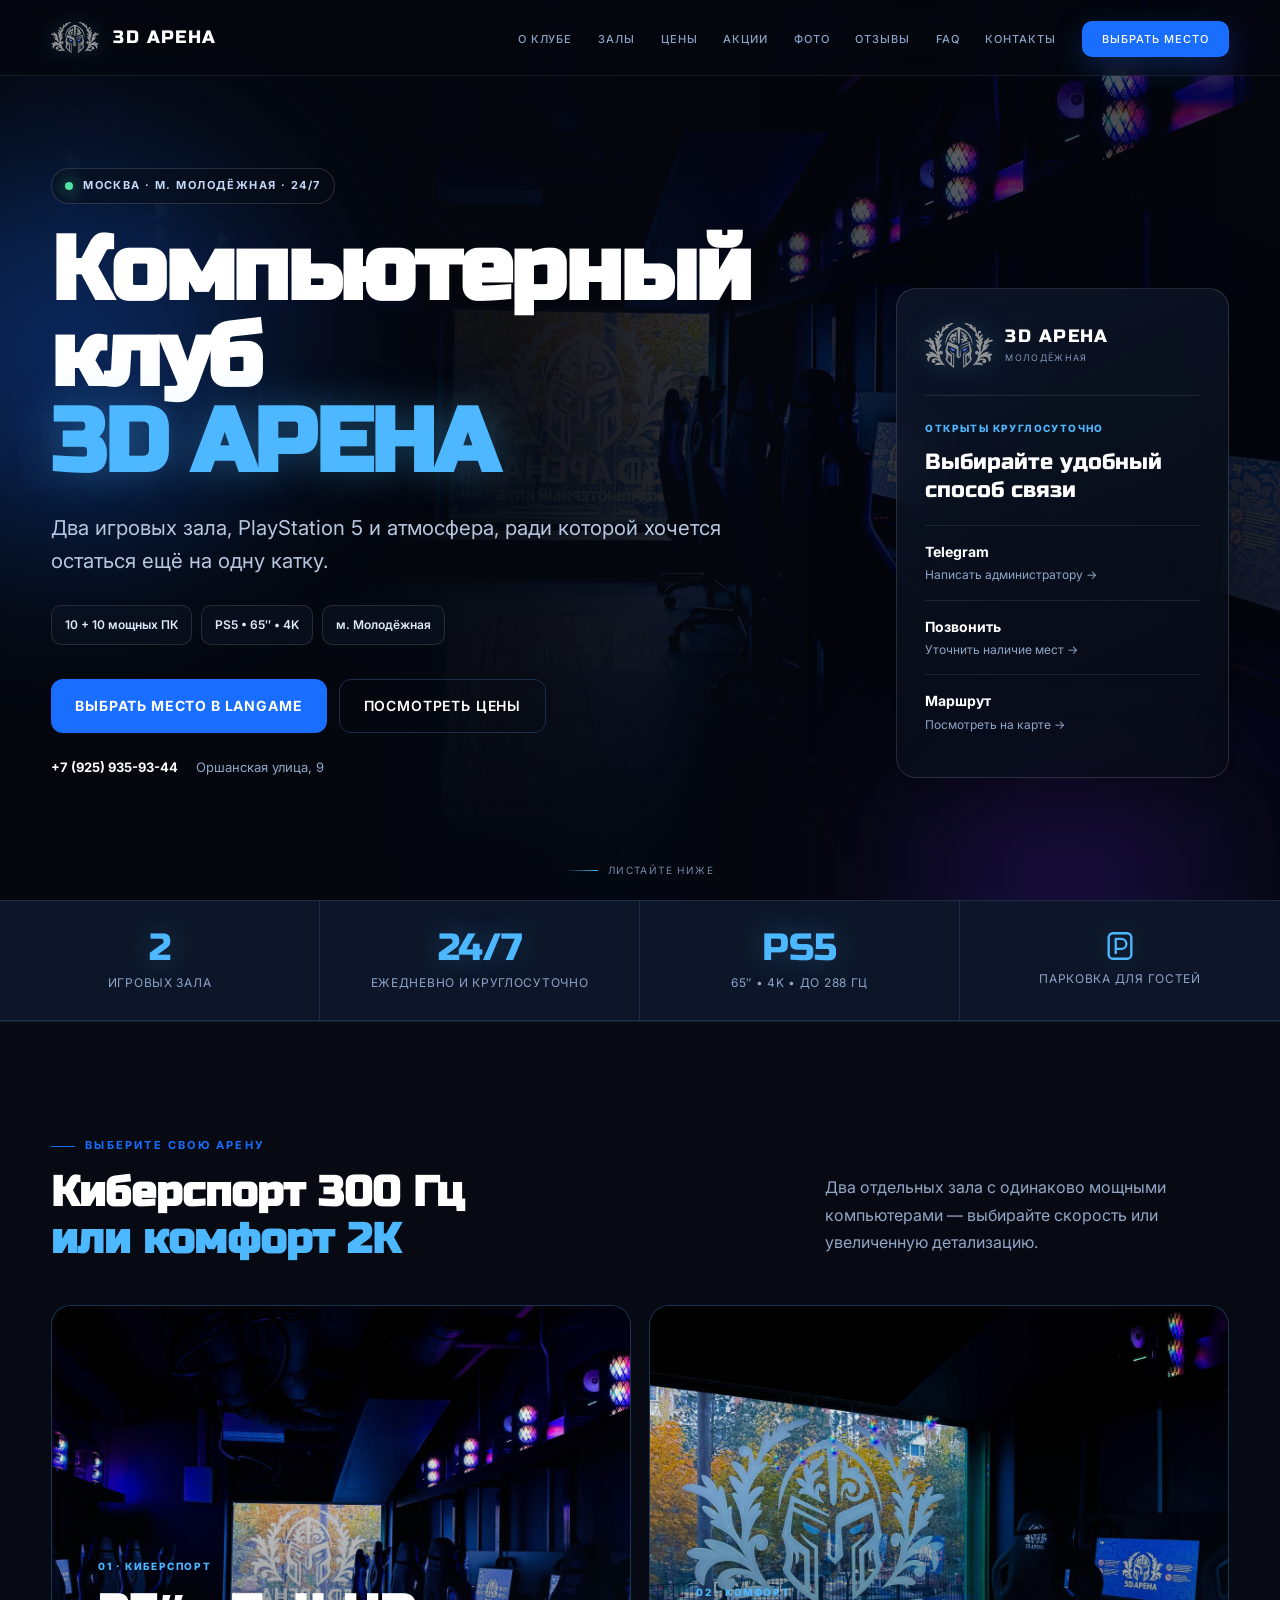
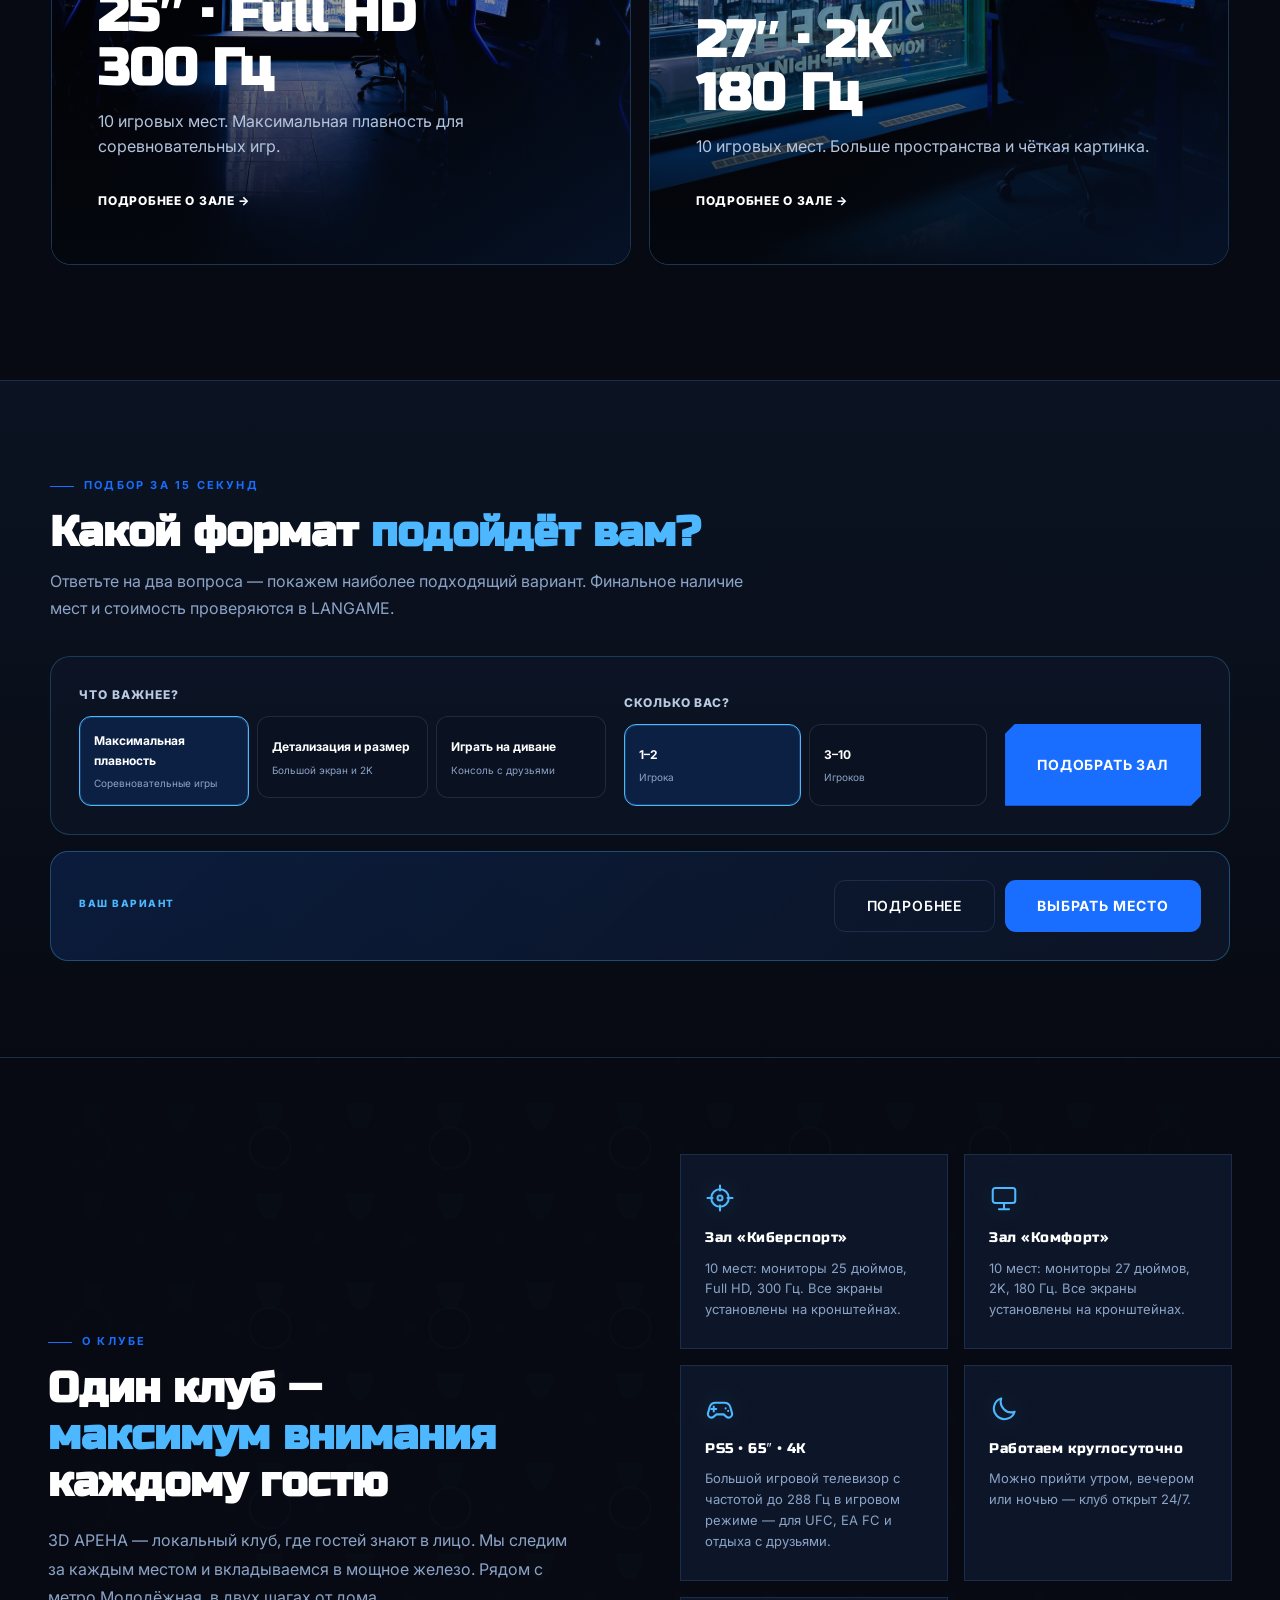
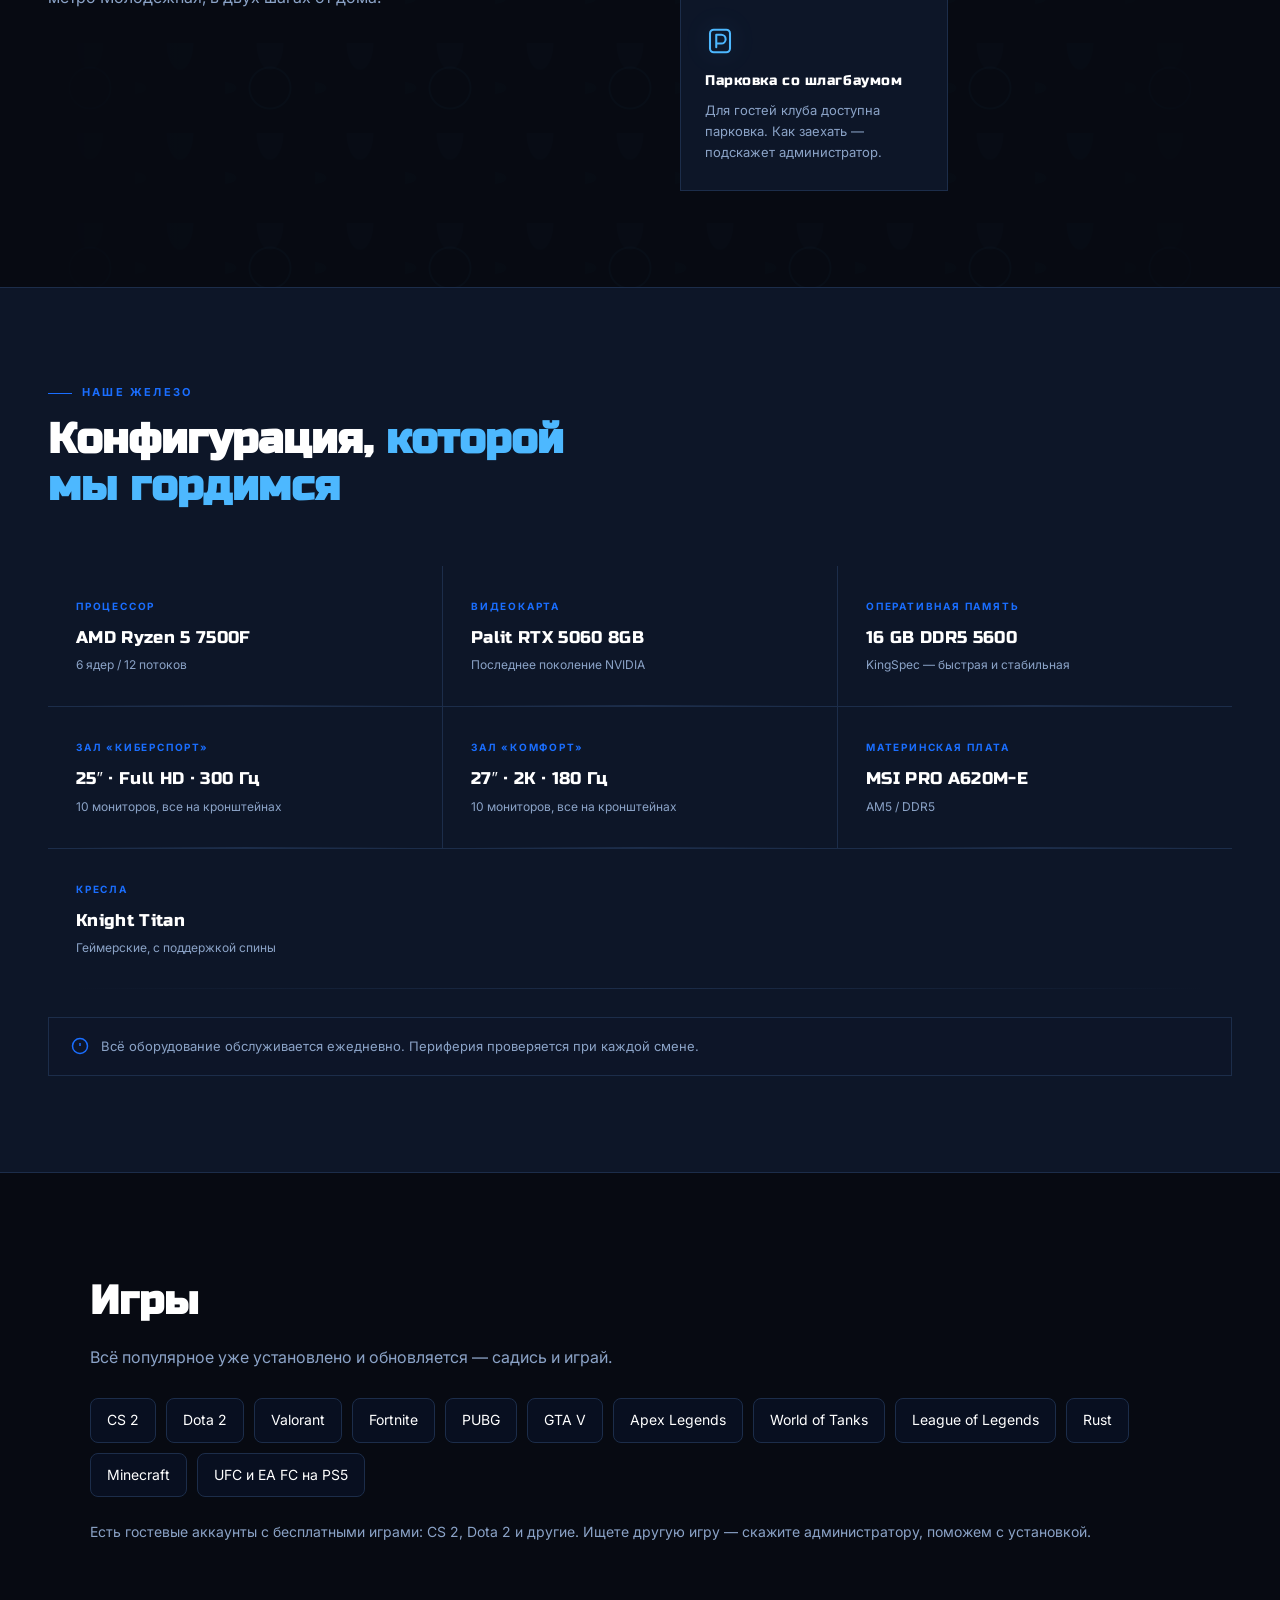
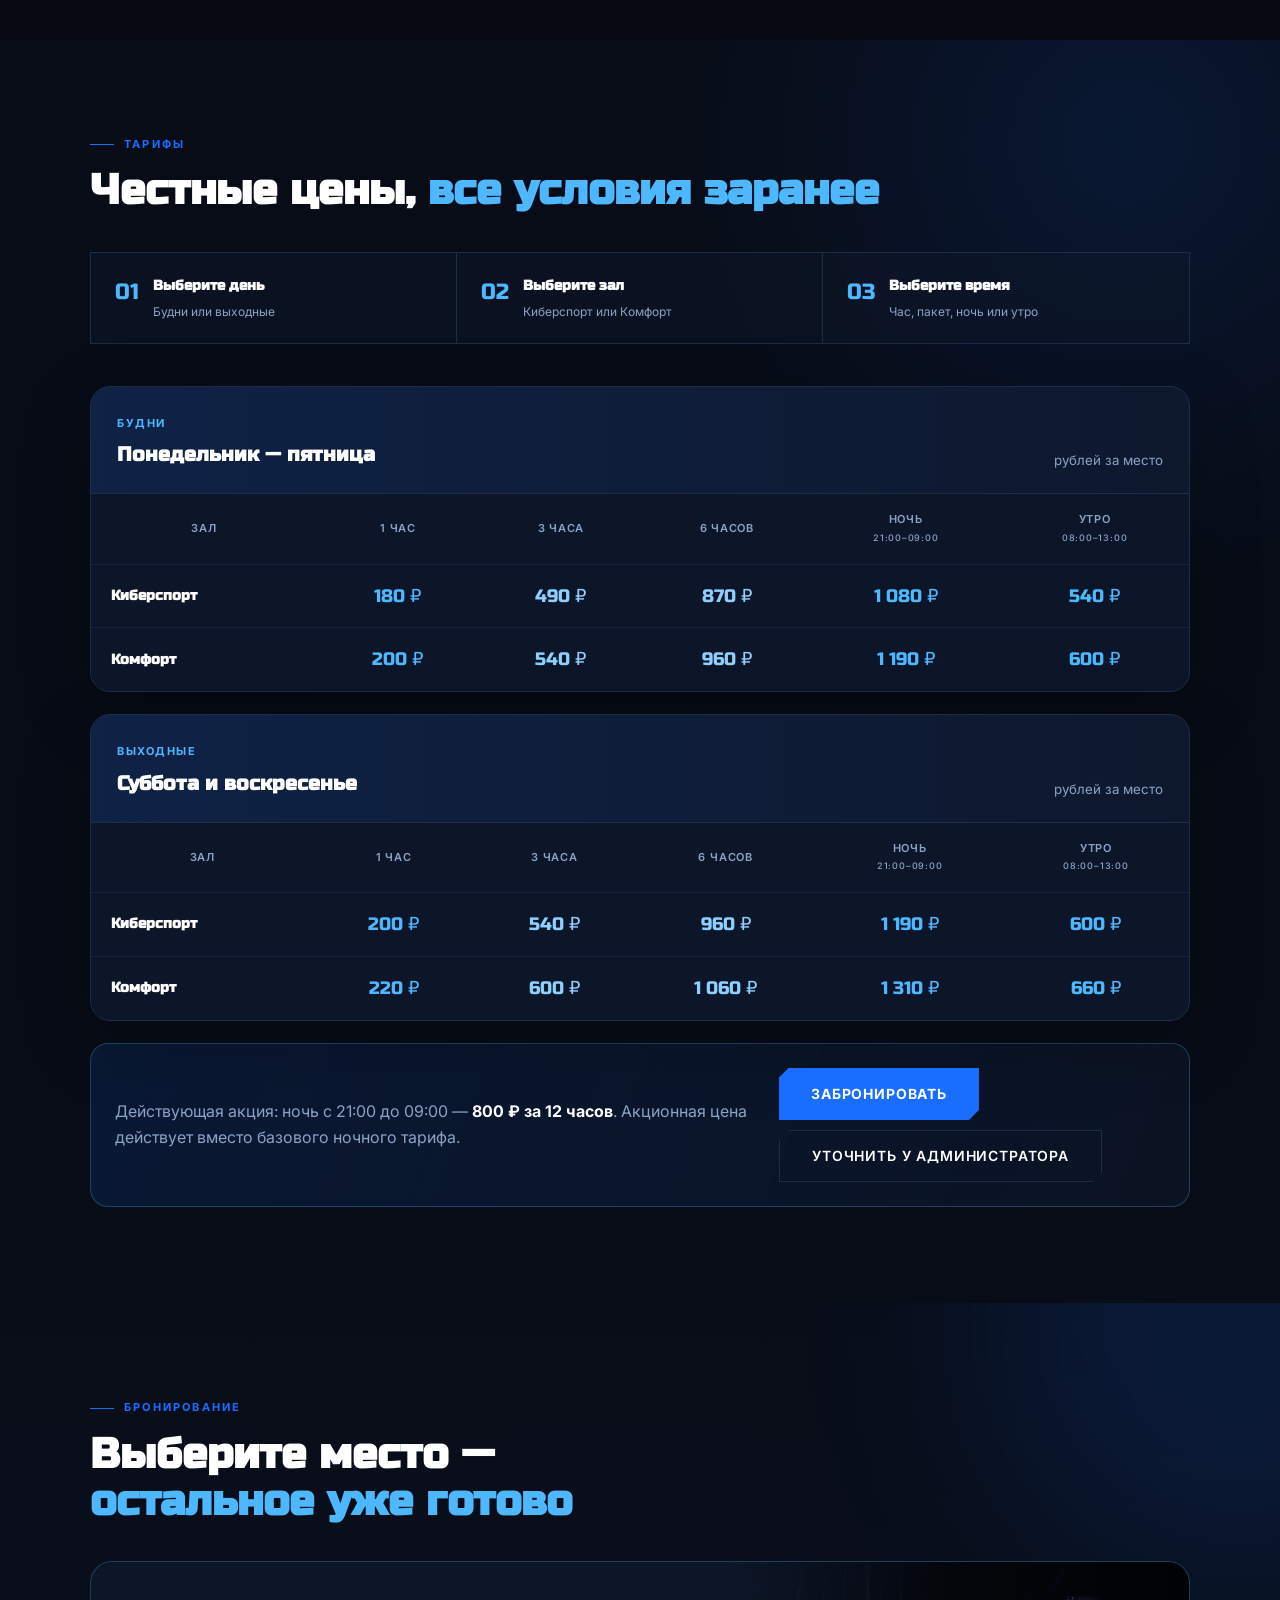
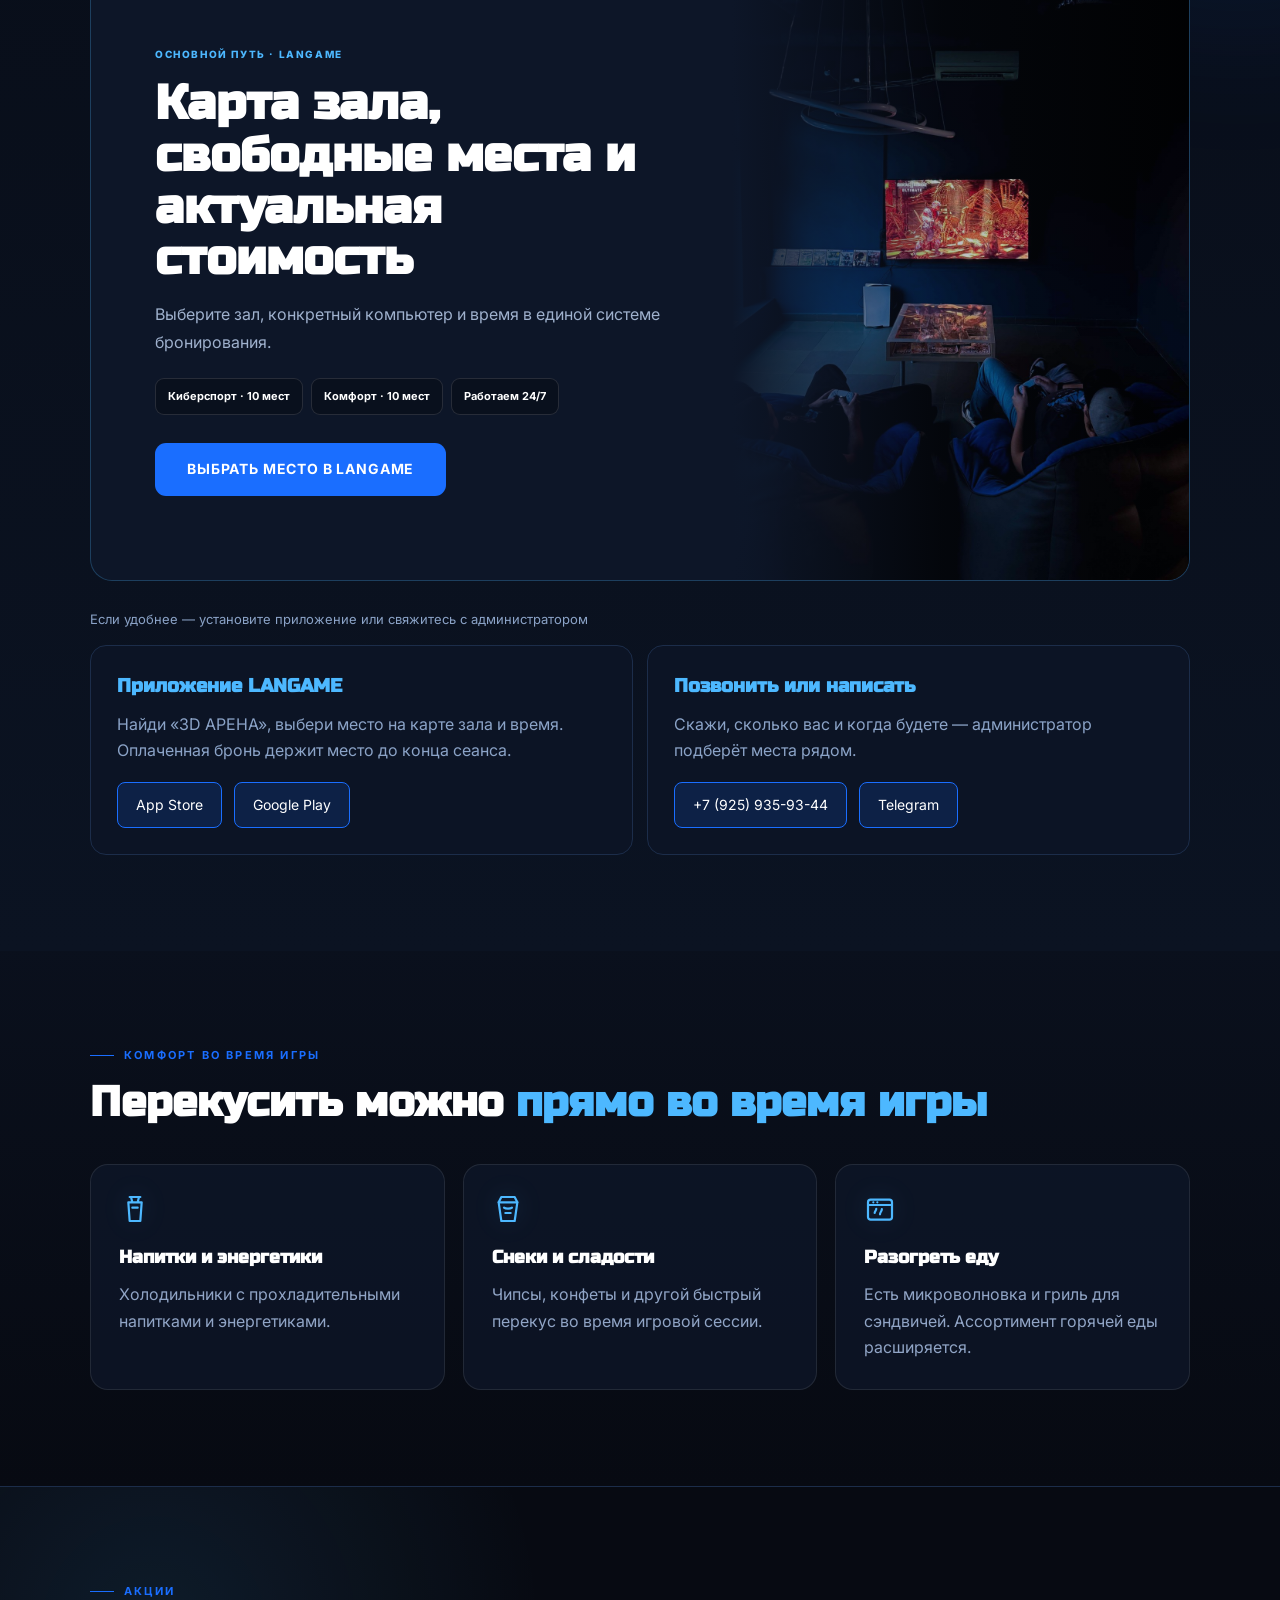
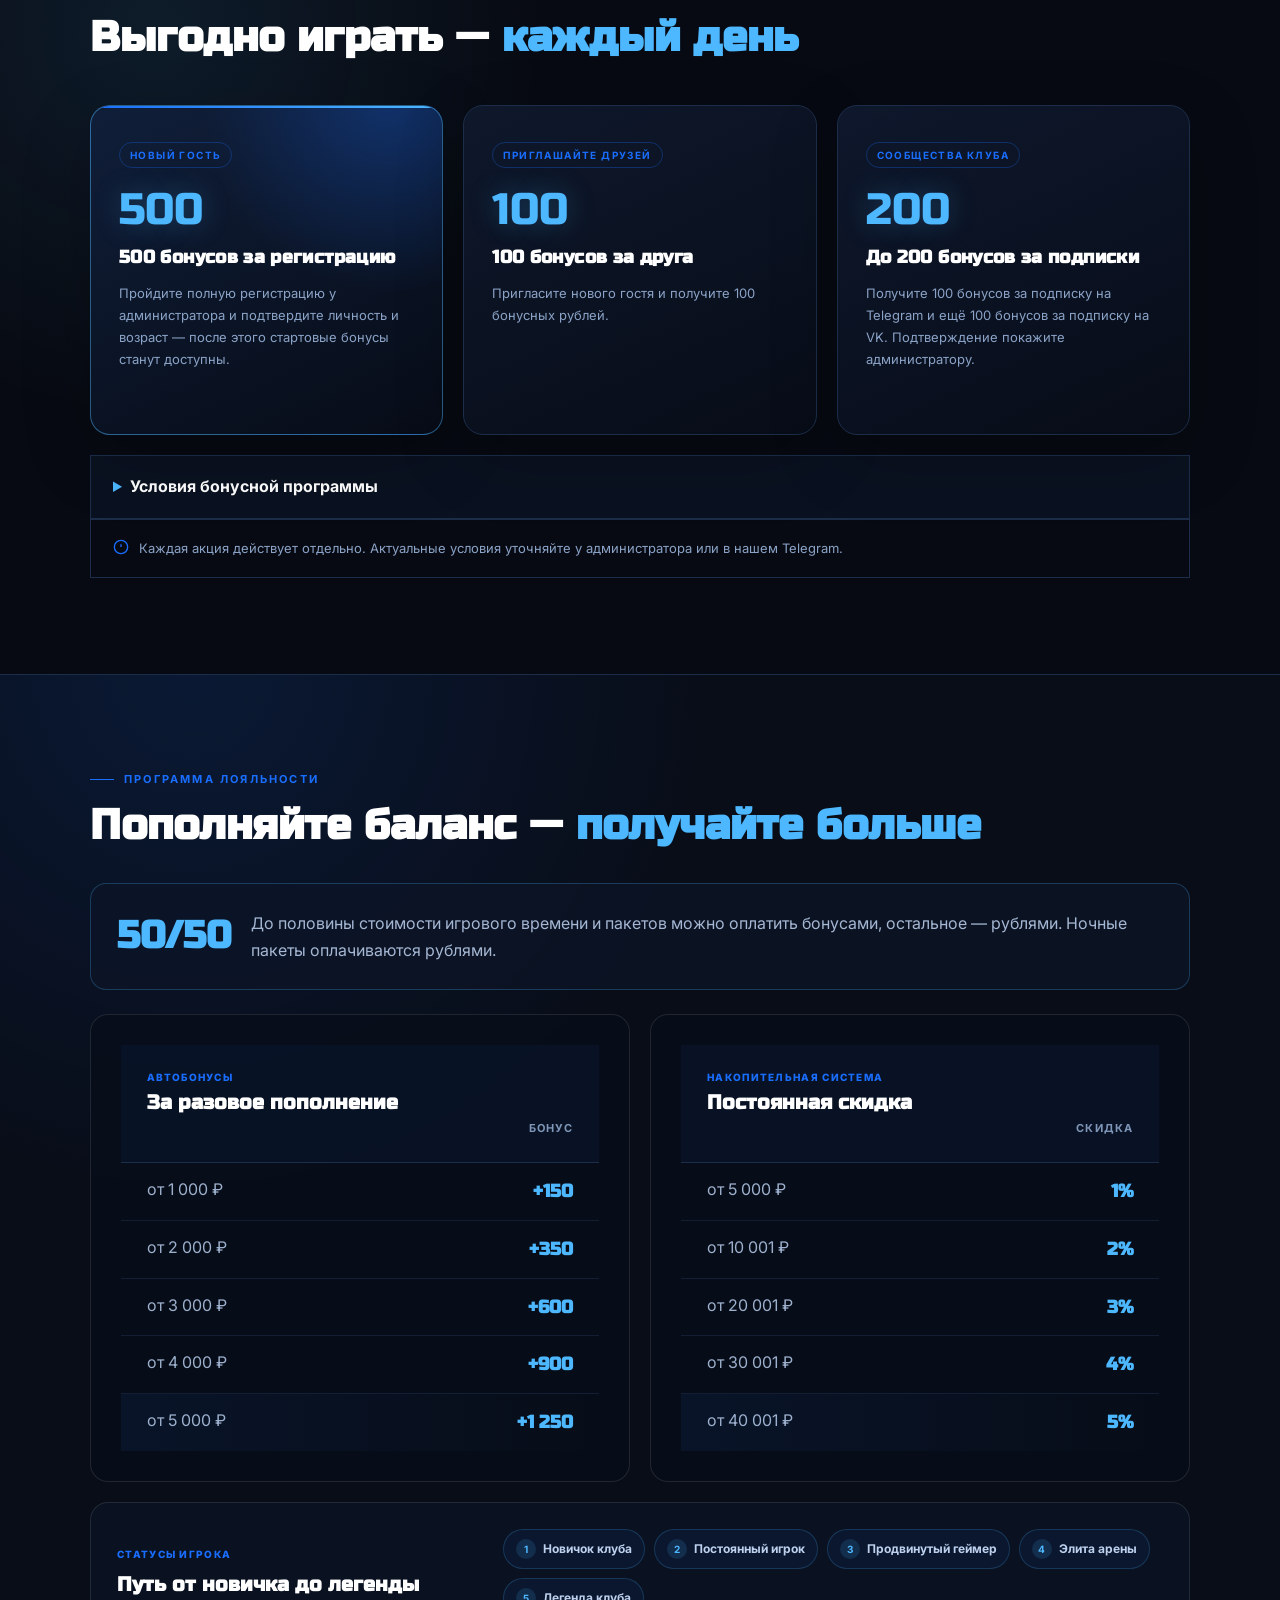
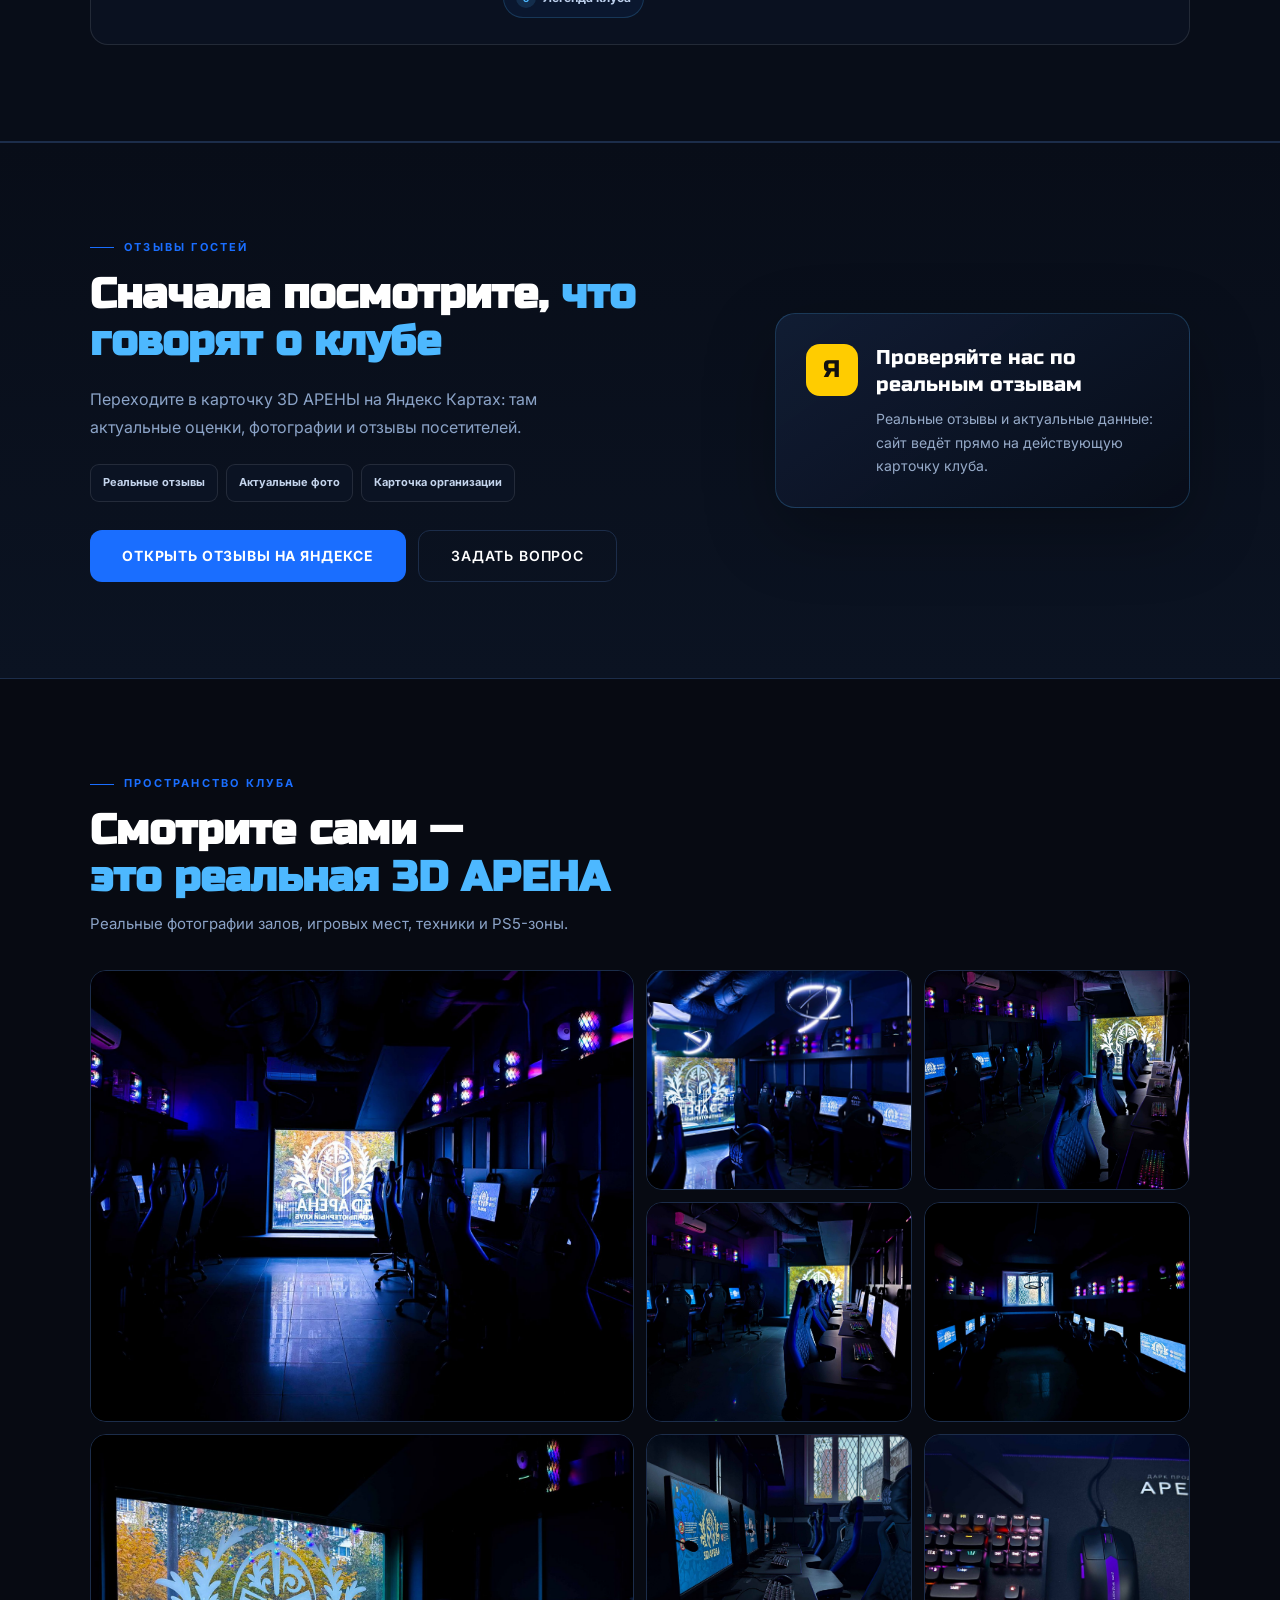
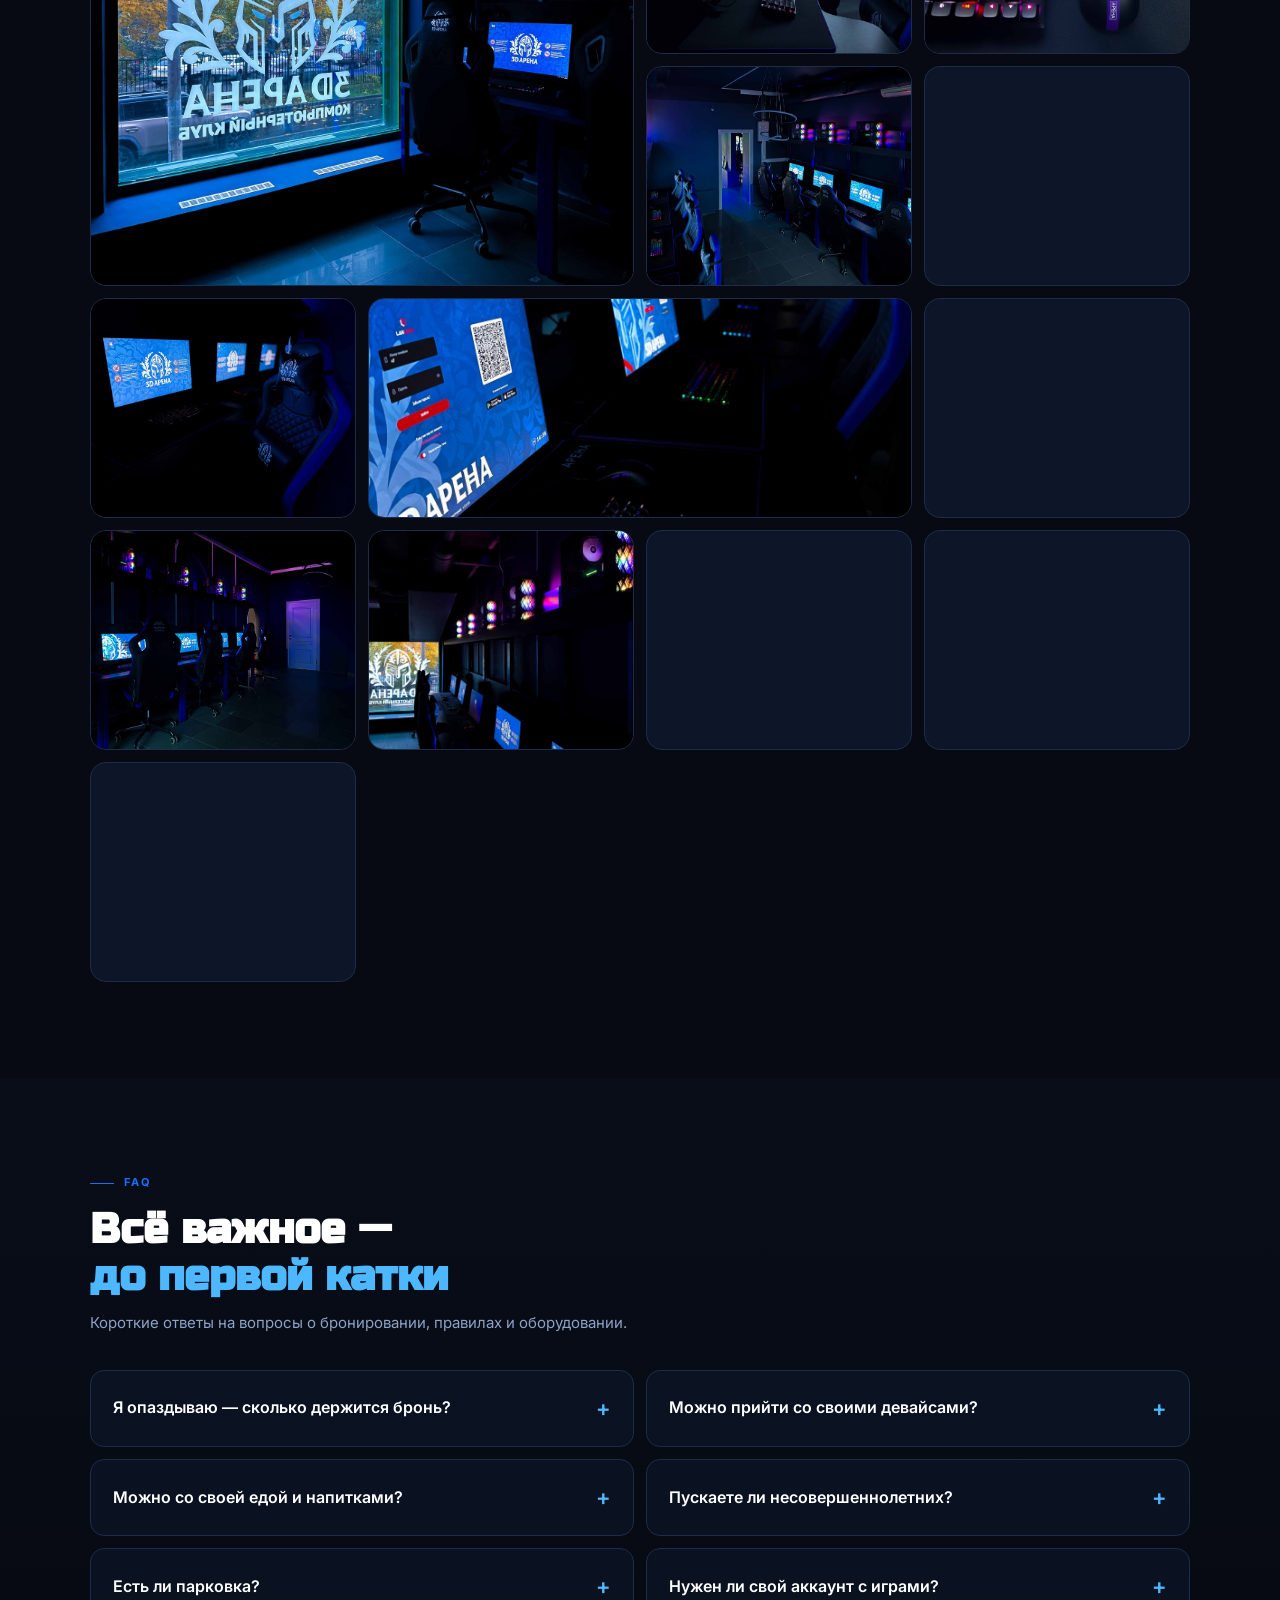
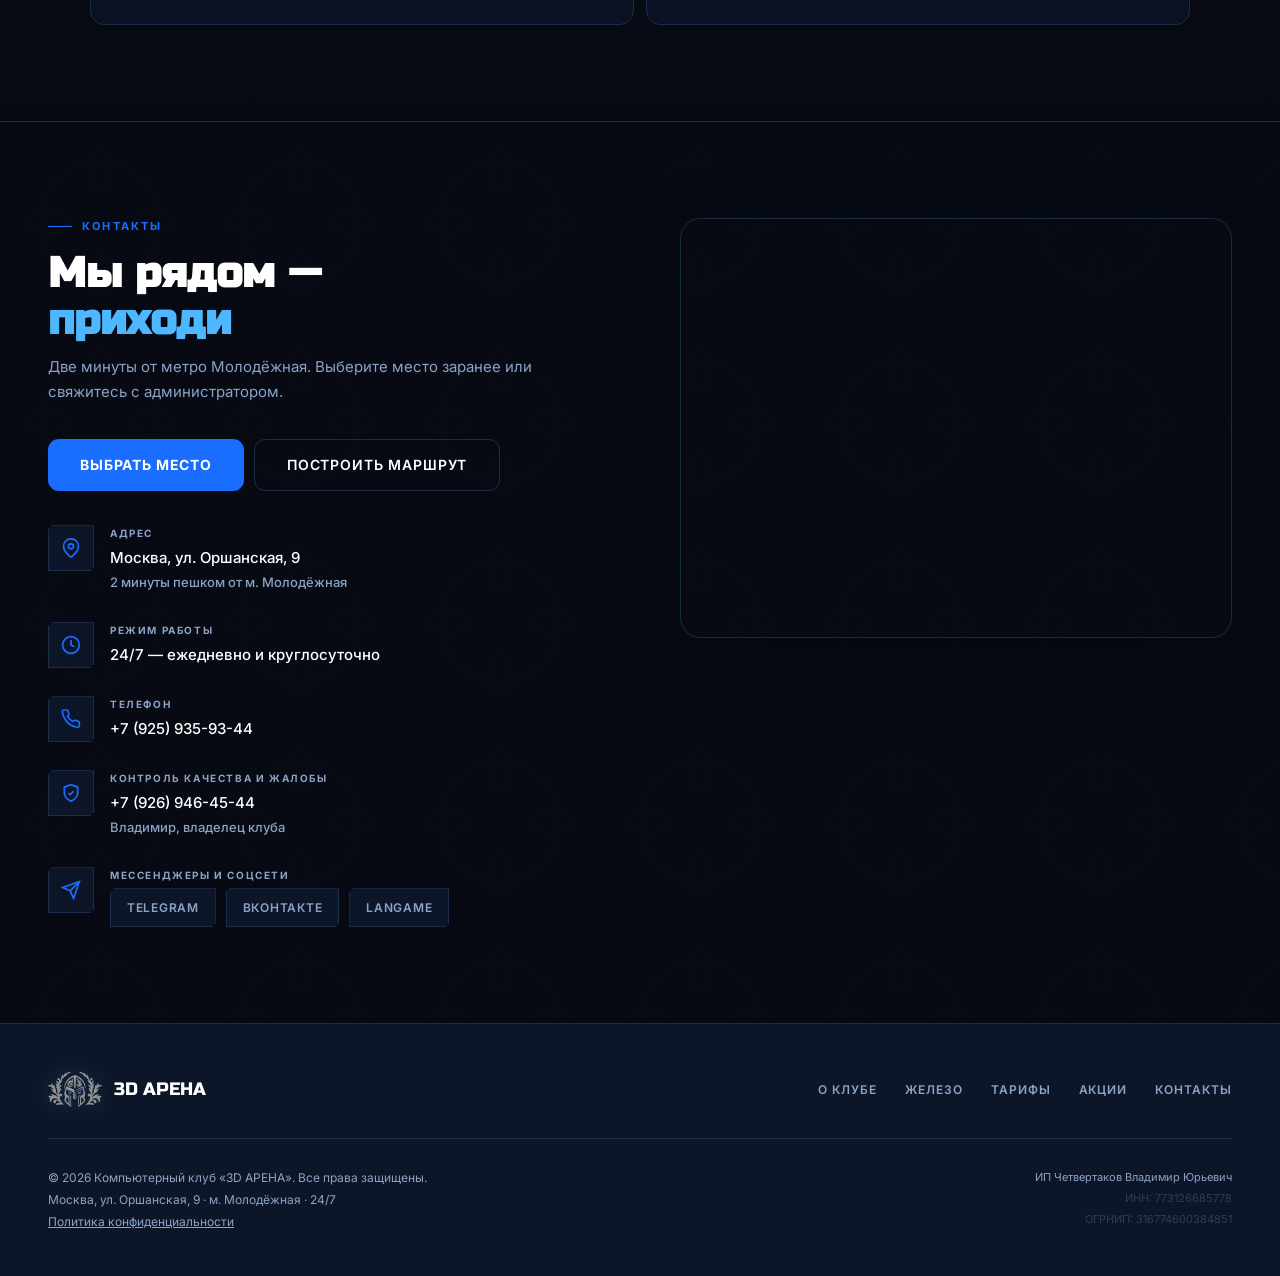
==== index.html @ ebf39454 "Rewrite site copy in positive language" ====
<!DOCTYPE html>

<html lang="ru">
<head>
<meta charset="utf-8"/>
<meta content="width=device-width, initial-scale=1.0" name="viewport"/>
<meta content="#070A12" name="theme-color"/>
<link href="/favicon.ico" rel="icon" sizes="any"/>
<link href="/assets/icons/favicon-32.png" rel="icon" sizes="32x32" type="image/png"/>
<link href="/assets/icons/apple-touch-icon.png" rel="apple-touch-icon" sizes="180x180"/>
<link href="/site.webmanifest" rel="manifest"/>
<script>
window.ARENA_METRIKA_ID=110895058;
window.ARENA_VK_PIXEL_ID="3781383";
(function(m,e,t,r,i,k,a){m[i]=m[i]||function(){(m[i].a=m[i].a||[]).push(arguments)};m[i].l=1*new Date();for(var j=0;j<document.scripts.length;j++){if(document.scripts[j].src===r){return}}k=e.createElement(t),a=e.getElementsByTagName(t)[0],k.async=1,k.src=r,a.parentNode.insertBefore(k,a)})(window,document,"script","https://mc.yandex.ru/metrika/tag.js?id=110895058","ym");
ym(110895058,"init",{ssr:true,webvisor:true,clickmap:true,ecommerce:"dataLayer",referrer:document.referrer,url:location.href,accurateTrackBounce:true,trackLinks:true});
</script>
<script>
var _tmr=window._tmr||(window._tmr=[]);
_tmr.push({id:"3781383",type:"pageView",start:(new Date()).getTime()});
(function(d,w,id){if(d.getElementById(id))return;var ts=d.createElement("script");ts.type="text/javascript";ts.async=true;ts.id=id;ts.src="https://top-fwz1.mail.ru/js/code.js";var f=function(){var s=d.getElementsByTagName("script")[0];s.parentNode.insertBefore(ts,s)};if(w.opera=="[object Opera]"){d.addEventListener("DOMContentLoaded",f,false)}else{f()}})(document,window,"tmr-code");
</script>
<meta content="Компьютерный клуб «3D АРЕНА» у метро Молодёжная в Москве. 20 игровых мест в двух залах и PS5-зона с телевизором 65″ 4K до 288 Гц в игровом режиме. Работаем круглосуточно." name="description"/>
<title>3D АРЕНА — Компьютерный клуб у м. Молодёжная | Оршанская 9 | 24/7</title>
<meta content="3D АРЕНА — компьютерный клуб у метро Молодёжная" property="og:title"/>
<meta content="20 игровых мест, два зала, RTX 5060 и PS5-зона с телевизором 65″ 4K до 288 Гц в игровом режиме. Работаем 24/7." property="og:description"/>
<meta content="website" property="og:type"/>
<meta content="https://3d-arena.ru/" property="og:url"/>
<meta content="https://3d-arena.ru/images/gallery/hall-02.jpg" property="og:image"/>
<meta content="summary_large_image" name="twitter:card"/>
<link href="https://fonts.googleapis.com" rel="preconnect"/>
<link crossorigin="" href="https://fonts.gstatic.com" rel="preconnect"/>
<link as="style" href="https://fonts.googleapis.com/css2?family=Russo+One&amp;family=Inter:wght@400;500;600&amp;display=swap" rel="preload"/>
<link href="https://fonts.googleapis.com/css2?family=Russo+One&amp;family=Inter:wght@400;500;600&amp;display=swap" media="print" onload="this.media='all'" rel="stylesheet"/>
<noscript><link href="https://fonts.googleapis.com/css2?family=Russo+One&amp;family=Inter:wght@400;500;600&amp;display=swap" rel="stylesheet"/></noscript>
<link href="https://3d-arena.ru/" rel="canonical"/><link href="assets/css/style.css?v=20260725-7" rel="stylesheet"/><link href="assets/css/release-06.css?v=20260724-1" rel="stylesheet"/>
<script type="application/ld+json">{"@context":"https://schema.org","@type":"LocalBusiness","name":"Компьютерный клуб 3D АРЕНА","url":"https://3d-arena.ru/","telephone":"+7 925 935-93-44","image":"https://3d-arena.ru/images/gallery/hall-02.jpg","priceRange":"₽₽","openingHours":"Mo-Su 00:00-23:59","address":{"@type":"PostalAddress","streetAddress":"Оршанская улица, 9","addressLocality":"Москва","addressCountry":"RU"},"sameAs":["https://vk.ru/3d_arena","https://t.me/IIIDArena","https://yandex.ru/maps/org/3d_arena/107910722858/"]}</script>
</head>
<body>
<script src="assets/js/vk-pixel.js?v=20260721-2"></script>
<!-- NAV -->
<nav class="nav" id="nav">
<a class="nav__logo" href="#hero">
<img alt="" aria-hidden="true" class="nav__logo-image" height="372" src="assets/brand/mark.svg" width="564"/>
<span>3D АРЕНА</span>
  </a>
<ul class="nav__links" id="navLinks"><li><a href="#about">О клубе</a></li><li><a href="#specs">Залы</a></li><li><a href="#prices">Цены</a></li><li><a href="#promo">Акции</a></li><li><a href="#gallery">Фото</a></li><li><a href="#reviews">Отзывы</a></li><li><a href="#faq">FAQ</a></li><li><a href="#contacts">Контакты</a></li><li><a class="nav__cta" data-track="langame_booking" href="https://langame.ru/799456996_computerniy_club_3d-arena_moskva/booking" rel="noopener" target="_blank">Выбрать место</a></li></ul>
<button aria-label="Меню" class="nav__burger" id="burger">
<span></span><span></span><span></span>
</button>
</nav>
<!-- HERO -->
<section class="hero" id="hero">
<div aria-hidden="true" class="hero__media">
<img alt="" fetchpriority="high" height="1200" src="images/gallery/hall-01.jpg" width="1600"/>
</div>
<div aria-hidden="true" class="hero__veil"></div>
<div aria-hidden="true" class="hero__accent hero__accent--one"></div>
<div aria-hidden="true" class="hero__accent hero__accent--two"></div>
<div class="hero__content-wrap">
<div class="hero__copy">
<div class="hero__eyebrow reveal"><span class="hero__status"></span> Москва · м. Молодёжная · 24/7</div>
<h1 class="hero__headline reveal">Компьютерный клуб<br/><span>3D АРЕНА</span></h1>
<p class="hero__lead reveal">Два игровых зала, PlayStation 5 и атмосфера, ради которой хочется остаться ещё на одну катку.</p>
<div aria-label="Преимущества клуба" class="hero__facts reveal">
<span>10 + 10 мощных ПК</span><span>PS5 • 65″ • 4K</span><span>м. Молодёжная</span>
</div>
<div class="hero__actions reveal">
<a class="btn-primary" data-track="langame_booking" href="https://langame.ru/799456996_computerniy_club_3d-arena_moskva/booking" rel="noopener" target="_blank">Выбрать место в LANGAME</a>
<a class="btn-outline" data-track="view_prices" href="#prices">Посмотреть цены</a>
</div>
<div class="hero__contact reveal">
<a href="tel:+79259359344">+7 (925) 935-93-44</a>
<span>Оршанская улица, 9</span>
</div>
</div>
<aside aria-label="Быстрые действия" class="hero__panel reveal-right">
<div class="hero__brand"><img alt="" aria-hidden="true" class="hero__brand-logo" height="372" src="assets/brand/mark.svg" width="564"/><span>3D АРЕНА<br/><small>Молодёжная</small></span></div>
<div class="hero__panel-label">Открыты круглосуточно</div>
<div class="hero__panel-title">Выбирайте удобный способ связи</div>
<a class="hero__quick" data-track="telegram" href="https://t.me/IIIDArena" rel="noopener" target="_blank"><b>Telegram</b><span>Написать администратору →</span></a>
<a class="hero__quick" data-track="call" href="tel:+79259359344"><b>Позвонить</b><span>Уточнить наличие мест →</span></a>
<a class="hero__quick" data-track="route" href="#contacts"><b>Маршрут</b><span>Посмотреть на карте →</span></a>
</aside>
</div>
<div aria-hidden="true" class="hero__scroll-hint"><span></span>Листайте ниже</div>
</section>
<!-- STATS -->
<div class="stats"><div class="stat reveal"><div class="stat__num">2</div><div class="stat__label">Игровых зала</div></div><div class="stat reveal" style="transition-delay:.1s"><div class="stat__num">24/7</div><div class="stat__label">Ежедневно и круглосуточно</div></div><div class="stat reveal" style="transition-delay:.2s"><div class="stat__num">PS5</div><div class="stat__label">65″ • 4K • до 288 Гц</div></div><div class="stat reveal" style="transition-delay:.3s"><div class="stat__num"><svg class="feature-icon feature-icon--stat" aria-hidden="true"><use href="assets/icons/features.svg#parking"/></svg></div><div class="stat__label">Парковка для гостей</div></div></div>
<!-- ВЫБОР ЗАЛА -->
<section class="arena-choice" aria-labelledby="arena-choice-title">
<div class="arena-choice__head">
<div>
<div class="sec-label reveal">Выберите свою арену</div>
<h2 class="sec-title reveal" id="arena-choice-title">Киберспорт 300 Гц<br/><em>или комфорт 2K</em></h2>
</div>
<p class="arena-choice__intro reveal">Два отдельных зала с одинаково мощными компьютерами — выбирайте скорость или увеличенную детализацию.</p>
</div>
<div class="arena-choice__grid">
<article class="arena-card arena-card--esports reveal-left">
<img alt="Зал «Киберспорт» в компьютерном клубе 3D АРЕНА" decoding="async" height="1200" loading="lazy" src="images/gallery/hall-01.jpg" width="1600"/>
<div class="arena-card__veil"></div>
<div class="arena-card__content"><span>01 · Киберспорт</span><h3>25″ · Full HD<br/>300 Гц</h3><p>10 игровых мест. Максимальная плавность для соревновательных игр.</p><a data-track="select_hall_esports" href="esports.html">Подробнее о зале →</a></div>
</article>
<article class="arena-card arena-card--comfort reveal-right">
<img alt="Зал «Комфорт» в компьютерном клубе 3D АРЕНА" decoding="async" height="1200" loading="lazy" src="images/gallery/hall-06.jpg" width="1600"/>
<div class="arena-card__veil"></div>
<div class="arena-card__content"><span>02 · Комфорт</span><h3>27″ · 2K<br/>180 Гц</h3><p>10 игровых мест. Больше пространства и чёткая картинка.</p><a data-track="select_hall_comfort" href="comfort.html">Подробнее о зале →</a></div>
</article>
</div>
</section>
<!-- ПОДБОР ЗАЛА -->
<section class="hall-picker section" id="hall-picker" aria-labelledby="hall-picker-title">
<div class="hall-picker__inner">
<div class="sec-label reveal">Подбор за 15 секунд</div>
<h2 class="sec-title reveal" id="hall-picker-title">Какой формат <em>подойдёт вам?</em></h2>
<p class="hall-picker__lead reveal">Ответьте на два вопроса — покажем наиболее подходящий вариант. Финальное наличие мест и стоимость проверяются в LANGAME.</p>
<form class="hall-picker__form reveal" id="hallPicker">
<fieldset><legend>Что важнее?</legend><div class="hall-picker__options">
<label><input checked name="priority" type="radio" value="speed"/><span><b>Максимальная плавность</b><small>Соревновательные игры</small></span></label>
<label><input name="priority" type="radio" value="detail"/><span><b>Детализация и размер</b><small>Большой экран и 2K</small></span></label>
<label><input name="priority" type="radio" value="console"/><span><b>Играть на диване</b><small>Консоль с друзьями</small></span></label>
</div></fieldset>
<fieldset><legend>Сколько вас?</legend><div class="hall-picker__options hall-picker__options--compact">
<label><input checked name="group" type="radio" value="solo"/><span><b>1–2</b><small>Игрока</small></span></label>
<label><input name="group" type="radio" value="team"/><span><b>3–10</b><small>Игроков</small></span></label>
</div></fieldset>
<button class="btn-primary" type="submit">Подобрать зал</button>
</form>
<div class="hall-result" id="hallResult" hidden aria-live="polite">
<div><span>Ваш вариант</span><h3 id="hallResultTitle"></h3><p id="hallResultText"></p></div>
<div class="hall-result__actions"><a class="btn-outline" id="hallResultDetails" href="esports.html">Подробнее</a><a class="btn-primary" data-track="langame_booking_picker" href="https://langame.ru/799456996_computerniy_club_3d-arena_moskva/booking" rel="noopener" target="_blank">Выбрать место</a></div>
</div>
</div>
</section>
<!-- О КЛУБЕ -->
<section class="section about" id="about">
<div aria-hidden="true" class="ornament-overlay ornament-overlay--clean"></div>
<div class="about__inner" style="max-width:1280px;margin:0 auto">
<div class="reveal-left">
<div class="sec-label">О клубе</div>
<h2 class="sec-title">Один клуб —<br/><em>максимум внимания</em><br/>каждому гостю</h2>
<p class="sec-text">3D АРЕНА — локальный клуб, где гостей знают в лицо. Мы следим за каждым местом и вкладываемся в мощное железо. Рядом с метро Молодёжная, в двух шагах от дома.</p>
</div>
<div class="about__cards reveal-right">
<div class="acard"><div class="acard__icon"><svg class="feature-icon" aria-hidden="true"><use href="assets/icons/features.svg#esports"/></svg></div><div class="acard__title">Зал «Киберспорт»</div><div class="acard__text">10 мест: мониторы 25 дюймов, Full HD, 300 Гц. Все экраны установлены на кронштейнах.</div></div>
<div class="acard"><div class="acard__icon"><svg class="feature-icon" aria-hidden="true"><use href="assets/icons/features.svg#monitor"/></svg></div><div class="acard__title">Зал «Комфорт»</div><div class="acard__text">10 мест: мониторы 27 дюймов, 2K, 180 Гц. Все экраны установлены на кронштейнах.</div></div>
<div class="acard"><div class="acard__icon"><svg class="feature-icon" aria-hidden="true"><use href="assets/icons/features.svg#gamepad"/></svg></div><div class="acard__title">PS5 • 65″ • 4K</div><div class="acard__text">Большой игровой телевизор с частотой до 288 Гц в игровом режиме — для UFC, EA FC и отдыха с друзьями.</div></div>
<div class="acard"><div class="acard__icon"><svg class="feature-icon" aria-hidden="true"><use href="assets/icons/features.svg#moon"/></svg></div><div class="acard__title">Работаем круглосуточно</div><div class="acard__text">Можно прийти утром, вечером или ночью — клуб открыт 24/7.</div></div>
<div class="acard"><div class="acard__icon"><svg class="feature-icon" aria-hidden="true"><use href="assets/icons/features.svg#parking"/></svg></div><div class="acard__title">Парковка со шлагбаумом</div><div class="acard__text">Для гостей клуба доступна парковка. Как заехать — подскажет администратор.</div></div>
</div>
</div>
</section>
<!-- ЖЕЛЕЗО -->
<section class="section specs" id="specs">
<div class="specs__inner">
<div class="sec-label reveal">Наше железо</div>
<h2 class="sec-title reveal">Конфигурация, <em>которой<br/>мы гордимся</em></h2>
<div class="specs__grid">
<div class="spec-item reveal"><div class="spec-label">Процессор</div><div class="spec-val">AMD Ryzen 5 7500F</div><div class="spec-sub">6 ядер / 12 потоков</div></div>
<div class="spec-item reveal" style="transition-delay:.1s"><div class="spec-label">Видеокарта</div><div class="spec-val">Palit RTX 5060 8GB</div><div class="spec-sub">Последнее поколение NVIDIA</div></div>
<div class="spec-item reveal" style="transition-delay:.2s"><div class="spec-label">Оперативная память</div><div class="spec-val">16 GB DDR5 5600</div><div class="spec-sub">KingSpec — быстрая и стабильная</div></div>
<div class="spec-item reveal" style="transition-delay:.1s"><div class="spec-label">Зал «Киберспорт»</div><div class="spec-val">25″ · Full HD · 300 Гц</div><div class="spec-sub">10 мониторов, все на кронштейнах</div></div>
<div class="spec-item reveal" style="transition-delay:.2s"><div class="spec-label">Зал «Комфорт»</div><div class="spec-val">27″ · 2K · 180 Гц</div><div class="spec-sub">10 мониторов, все на кронштейнах</div></div>
<div class="spec-item reveal" style="transition-delay:.2s"><div class="spec-label">Материнская плата</div><div class="spec-val">MSI PRO A620M-E</div><div class="spec-sub">AM5 / DDR5</div></div>
<div class="spec-item reveal" style="transition-delay:.3s"><div class="spec-label">Кресла</div><div class="spec-val">Knight Titan</div><div class="spec-sub">Геймерские, с поддержкой спины</div></div>
</div>
<div class="specs__note reveal">
<svg class="specs__note-icon" fill="none" height="18" stroke="currentColor" stroke-width="2" viewbox="0 0 24 24" width="18"><circle cx="12" cy="12" r="10"></circle><line x1="12" x2="12" y1="8" y2="12"></line><line x1="12" x2="12.01" y1="16" y2="16"></line></svg>
      Всё оборудование обслуживается ежедневно. Периферия проверяется при каждой смене.
    </div>
</div>
</section>
<!-- ТАРИФЫ -->
<!-- GAMES -->
<section class="section games" id="games">
<div class="container-g">
<h2 class="g-title reveal">Игры</h2>
<p class="g-sub reveal">Всё популярное уже установлено и обновляется — садись и играй.</p>
<div class="games__grid reveal">
<span class="game-chip">CS 2</span><span class="game-chip">Dota 2</span><span class="game-chip">Valorant</span><span class="game-chip">Fortnite</span><span class="game-chip">PUBG</span><span class="game-chip">GTA V</span><span class="game-chip">Apex Legends</span><span class="game-chip">World of Tanks</span><span class="game-chip">League of Legends</span><span class="game-chip">Rust</span><span class="game-chip">Minecraft</span><span class="game-chip">UFC и EA FC на PS5</span>
</div>
<p class="g-note reveal">Есть гостевые аккаунты с бесплатными играми: CS 2, Dota 2 и другие. Ищете другую игру — скажите администратору, поможем с установкой.</p>
</div>
</section>
<section class="section prices" id="prices">
<div class="prices__inner">
<div class="sec-label reveal">Тарифы</div>
<h2 class="sec-title reveal">Честные цены, <em>все условия заранее</em></h2>
<div class="price-proof reveal" aria-label="Как выбрать тариф">
<div><span>01</span><strong>Выберите день</strong><small>Будни или выходные</small></div>
<div><span>02</span><strong>Выберите зал</strong><small>Киберспорт или Комфорт</small></div>
<div><span>03</span><strong>Выберите время</strong><small>Час, пакет, ночь или утро</small></div>
</div>
<div class="price-tabs reveal">
  <section class="price-sheet">
    <header><div><span>Будни</span><h3>Понедельник — пятница</h3></div><small>рублей за место</small></header>
    <div class="price-table-wrap"><table class="price-table">
      <thead><tr><th>Зал</th><th>1 час</th><th>3 часа</th><th>6 часов</th><th>Ночь<br><small>21:00–09:00</small></th><th>Утро<br><small>08:00–13:00</small></th></tr></thead>
      <tbody><tr><th>Киберспорт</th><td>180 ₽</td><td>490 ₽</td><td>870 ₽</td><td>1 080 ₽</td><td>540 ₽</td></tr>
      <tr><th>Комфорт</th><td>200 ₽</td><td>540 ₽</td><td>960 ₽</td><td>1 190 ₽</td><td>600 ₽</td></tr></tbody>
    </table></div>
  </section>
  <section class="price-sheet">
    <header><div><span>Выходные</span><h3>Суббота и воскресенье</h3></div><small>рублей за место</small></header>
    <div class="price-table-wrap"><table class="price-table">
      <thead><tr><th>Зал</th><th>1 час</th><th>3 часа</th><th>6 часов</th><th>Ночь<br><small>21:00–09:00</small></th><th>Утро<br><small>08:00–13:00</small></th></tr></thead>
      <tbody><tr><th>Киберспорт</th><td>200 ₽</td><td>540 ₽</td><td>960 ₽</td><td>1 190 ₽</td><td>600 ₽</td></tr>
      <tr><th>Комфорт</th><td>220 ₽</td><td>600 ₽</td><td>1 060 ₽</td><td>1 310 ₽</td><td>660 ₽</td></tr></tbody>
    </table></div>
  </section>
</div>
<div class="price-actions reveal"><p>Действующая акция: ночь с 21:00 до 09:00 — <strong>800 ₽ за 12 часов</strong>. Акционная цена действует вместо базового ночного тарифа.</p><div><a class="btn-primary" href="https://langame.ru/799456996_computerniy_club_3d-arena_moskva/booking" target="_blank" rel="noopener">Забронировать</a><a class="btn-outline" href="tel:+79259359344">Уточнить у администратора</a></div></div></div>
</section>
<!-- АКЦИИ -->
<!-- BOOKING -->
<section class="section booking" id="booking">
<div class="container-g">
<div class="sec-label reveal">Бронирование</div>
<h2 class="sec-title reveal">Выберите место —<br/><em>остальное уже готово</em></h2>
<div class="booking-primary reveal">
<div class="booking-primary__copy">
<span class="booking-primary__eyebrow">Основной путь · LANGAME</span>
<h3>Карта зала, свободные места и актуальная стоимость</h3>
<p>Выберите зал, конкретный компьютер и время в единой системе бронирования.</p>
<div class="booking-primary__facts"><span>Киберспорт · 10 мест</span><span>Комфорт · 10 мест</span><span>Работаем 24/7</span></div>
<a class="btn-primary" data-track="langame_booking" href="https://langame.ru/799456996_computerniy_club_3d-arena_moskva/booking" rel="noopener" target="_blank">Выбрать место в LANGAME</a>
</div>
<div class="booking-primary__media"><img alt="Игровая зона PlayStation 5 в клубе 3D АРЕНА" decoding="async" height="1600" loading="lazy" src="images/gallery/hall-12.jpg" width="1200"/></div>
</div>
<p class="booking-secondary-label reveal">Если удобнее — установите приложение или свяжитесь с администратором</p>
<div class="booking__ways">
<div class="bw-card reveal">
<h3>Приложение LANGAME</h3>
<p>Найди «3D АРЕНА», выбери место на карте зала и время. Оплаченная бронь держит место до конца сеанса.</p>
<div class="bw-btns">
<a href="https://apps.apple.com/ru/app/langame/id1642484175" rel="noopener" target="_blank">App Store</a>
<a href="https://play.google.com/store/apps/details?id=com.f5computers.langame_aggregator" rel="noopener" target="_blank">Google Play</a>
</div>
</div>
<div class="bw-card reveal">
<h3>Позвонить или написать</h3>
<p>Скажи, сколько вас и когда будете — администратор подберёт места рядом.</p>
<div class="bw-btns">
<a href="tel:+79259359344">+7 (925) 935-93-44</a>
<a href="https://t.me/IIIDArena" rel="noopener" target="_blank">Telegram</a>
</div>
</div>
</div>
</div>
</section><section class="section service" id="service"><div class="container-g"><div class="sec-label reveal">Комфорт во время игры</div><h2 class="sec-title reveal">Перекусить можно <em>прямо во время игры</em></h2><div class="service__grid"><article class="service-card reveal"><svg class="feature-icon feature-icon--service" aria-hidden="true"><use href="assets/icons/features.svg#drinks"/></svg><h3>Напитки и энергетики</h3><p>Холодильники с прохладительными напитками и энергетиками.</p></article><article class="service-card reveal"><svg class="feature-icon feature-icon--service" aria-hidden="true"><use href="assets/icons/features.svg#snacks"/></svg><h3>Снеки и сладости</h3><p>Чипсы, конфеты и другой быстрый перекус во время игровой сессии.</p></article><article class="service-card reveal"><svg class="feature-icon feature-icon--service" aria-hidden="true"><use href="assets/icons/features.svg#hot-food"/></svg><h3>Разогреть еду</h3><p>Есть микроволновка и гриль для сэндвичей. Ассортимент горячей еды расширяется.</p></article></div></div></section>
<section class="section promo" id="promo">
<div class="promo__inner">
<div class="sec-label reveal">Акции</div>
<h2 class="sec-title reveal">Выгодно играть — <em>каждый день</em></h2>
<div class="promo__grid">
  <article class="pcard pcard--hot reveal"><div class="pcard-tag">Новый гость</div><div class="pcard-icon">500</div><h3 class="pcard-title">500 бонусов за регистрацию</h3><p class="pcard-text">Пройдите полную регистрацию у администратора и подтвердите личность и возраст — после этого стартовые бонусы станут доступны.</p></article>
  <article class="pcard reveal"><div class="pcard-tag">Приглашайте друзей</div><div class="pcard-icon">100</div><h3 class="pcard-title">100 бонусов за друга</h3><p class="pcard-text">Пригласите нового гостя и получите 100 бонусных рублей.</p></article>
  <article class="pcard reveal"><div class="pcard-tag">Сообщества клуба</div><div class="pcard-icon">200</div><h3 class="pcard-title">До 200 бонусов за подписки</h3><p class="pcard-text">Получите 100 бонусов за подписку на Telegram и ещё 100 бонусов за подписку на VK. Подтверждение покажите администратору.</p></article>
</div>
<details class="bonus-terms reveal"><summary>Условия бонусной программы</summary><div><p><strong>Оплата:</strong> бонусами можно оплатить до 50% игрового времени и пакетов. Ночные пакеты оплачиваются рублями.</p><p><strong>Активация:</strong> пройдите полную регистрацию у администратора и предъявите документ для подтверждения личности и возраста.</p><p>Проверка возраста требуется для соблюдения ограничений при посещении клуба в ночное время и продаже энергетических напитков.</p><p><strong>Подписки:</strong> 100 бонусов начисляется за Telegram и 100 бонусов — за VK после подтверждения подписок администратору.</p></div></details>
<div class="promo__note reveal">
<svg fill="none" height="16" stroke="#1A6EFF" stroke-width="2" style="flex-shrink:0;margin-top:1px" viewbox="0 0 24 24" width="16"><circle cx="12" cy="12" r="10"></circle><line x1="12" x2="12" y1="8" y2="12"></line><line x1="12" x2="12.01" y1="16" y2="16"></line></svg>
      Каждая акция действует отдельно. Актуальные условия уточняйте у администратора или в нашем Telegram.
    </div>
</div>
</section>

<section class="section loyalty" id="loyalty">
<div class="loyalty__inner">
  <div class="sec-label reveal">Программа лояльности</div>
  <h2 class="sec-title reveal">Пополняйте баланс — <em>получайте больше</em></h2>
  <div class="loyalty__rule reveal"><strong>50/50</strong><span>До половины стоимости игрового времени и пакетов можно оплатить бонусами, остальное — рублями. Ночные пакеты оплачиваются рублями.</span></div>
  <div class="loyalty__grid">
    <article class="loyalty-card reveal">
      <div class="loyalty-card__head"><div><span>Автобонусы</span><h3>За разовое пополнение</h3></div><b>Бонус</b></div>
      <div class="loyalty-row"><span>от 1 000 ₽</span><strong>+150</strong></div><div class="loyalty-row"><span>от 2 000 ₽</span><strong>+350</strong></div><div class="loyalty-row"><span>от 3 000 ₽</span><strong>+600</strong></div><div class="loyalty-row"><span>от 4 000 ₽</span><strong>+900</strong></div><div class="loyalty-row"><span>от 5 000 ₽</span><strong>+1 250</strong></div>
    </article>
    <article class="loyalty-card reveal">
      <div class="loyalty-card__head"><div><span>Накопительная система</span><h3>Постоянная скидка</h3></div><b>Скидка</b></div>
      <div class="loyalty-row"><span>от 5 000 ₽</span><strong>1%</strong></div><div class="loyalty-row"><span>от 10 001 ₽</span><strong>2%</strong></div><div class="loyalty-row"><span>от 20 001 ₽</span><strong>3%</strong></div><div class="loyalty-row"><span>от 30 001 ₽</span><strong>4%</strong></div><div class="loyalty-row"><span>от 40 001 ₽</span><strong>5%</strong></div>
    </article>
  </div>
  <div class="status-block reveal"><div><span class="status-block__label">Статусы игрока</span><h3>Путь от новичка до легенды</h3></div><div class="status-list"><span>Новичок клуба</span><span>Постоянный игрок</span><span>Продвинутый геймер</span><span>Элита арены</span><span>Легенда клуба</span></div></div>
</div>
</section>

<!-- ДОВЕРИЕ -->
<section class="section trust" id="reviews">
  <div class="container-g trust__inner">
    <div class="trust__copy reveal-left">
      <div class="sec-label">Отзывы гостей</div>
      <h2 class="sec-title">Сначала посмотрите, <em>что говорят о клубе</em></h2>
      <p class="sec-text">Переходите в карточку 3D АРЕНЫ на Яндекс Картах: там актуальные оценки, фотографии и отзывы посетителей.</p>
      <div class="trust__proofs"><span>Реальные отзывы</span><span>Актуальные фото</span><span>Карточка организации</span></div>
      <div class="trust__actions">
        <a class="btn-primary" href="https://yandex.ru/maps/org/3d_arena/107910722858/" target="_blank" rel="noopener" data-track="yandex_reviews">Открыть отзывы на Яндексе</a>
        <a class="btn-outline" href="https://t.me/IIIDArena" target="_blank" rel="noopener" data-track="telegram_from_reviews">Задать вопрос</a>
      </div>
    </div>
    <div class="trust__card reveal-right">
      <div class="trust__mark">Я</div>
      <div>
        <div class="trust__title">Проверяйте нас по реальным отзывам</div>
        <div class="trust__text">Реальные отзывы и актуальные данные: сайт ведёт прямо на действующую карточку клуба.</div>
      </div>
    </div>
  </div>
</section>

<!-- ГАЛЕРЕЯ-заглушка -->
<!-- GALLERY -->
<section class="section gallery" id="gallery">
<div class="container-g">
<div class="sec-label reveal">Пространство клуба</div>
<h2 class="sec-title reveal">Смотрите сами —<br/><em>это реальная 3D АРЕНА</em></h2>
<p class="gallery__lead reveal">Реальные фотографии залов, игровых мест, техники и PS5-зоны.</p>
<div class="gallery__grid">
<a class="reveal" data-lightbox="gallery" href="images/gallery/hall-01.jpg" rel="noopener" target="_blank"><img alt="Игровой зал 3D АРЕНА — общий вид" decoding="async" height="1200" loading="lazy" src="images/gallery/hall-01.jpg" width="1600"/></a>
<a class="reveal" data-lightbox="gallery" href="images/gallery/hall-02.jpg" rel="noopener" target="_blank"><img alt="Панорама зала с дизайнерским светом" decoding="async" height="900" loading="lazy" src="images/gallery/hall-02.jpg" width="1600"/></a>
<a class="reveal" data-lightbox="gallery" href="images/gallery/hall-03.jpg" rel="noopener" target="_blank"><img alt="Два ряда игровых мест у витрины" decoding="async" height="1200" loading="lazy" src="images/gallery/hall-03.jpg" width="1600"/></a>
<a class="reveal" data-lightbox="gallery" href="images/gallery/hall-04.jpg" rel="noopener" target="_blank"><img alt="Кресла Knight Titan с фирменной вышивкой" decoding="async" height="1200" loading="lazy" src="images/gallery/hall-04.jpg" width="1600"/></a>
<a class="reveal" data-lightbox="gallery" href="images/gallery/hall-05.jpg" rel="noopener" target="_blank"><img alt="Зал 3D АРЕНА — симметричный вид" decoding="async" height="1200" loading="lazy" src="images/gallery/hall-05.jpg" width="1600"/></a>
<a class="reveal" data-lightbox="gallery" href="images/gallery/hall-06.jpg" rel="noopener" target="_blank"><img alt="Витрина клуба с логотипом 3D АРЕНА" decoding="async" height="1200" loading="lazy" src="images/gallery/hall-06.jpg" width="1600"/></a>
<a class="reveal" data-lightbox="gallery" href="images/gallery/hall-13.jpg" rel="noopener" target="_blank"><img alt="Ряд мониторов 300 Гц с фирменной заставкой" decoding="async" height="1118" loading="lazy" src="images/gallery/hall-13.jpg" width="1600"/></a>
<a class="reveal" data-lightbox="gallery" href="images/gallery/hall-14.jpg" rel="noopener" target="_blank"><img alt="Фирменная периферия — клавиатура и мышь Дарк Проджект" decoding="async" height="966" loading="lazy" src="images/gallery/hall-14.jpg" width="1600"/></a>
<a class="reveal" data-lightbox="gallery" href="images/gallery/hall-15.jpg" rel="noopener" target="_blank"><img alt="Игровой зал — вид от входа" decoding="async" height="1200" loading="lazy" src="images/gallery/hall-15.jpg" width="1600"/></a>
<a class="reveal" data-lightbox="gallery" href="images/gallery/hall-07.jpg" rel="noopener" target="_blank"><img alt="Монитор MSI 300 Гц крупным планом" decoding="async" height="1200" loading="lazy" src="images/gallery/hall-07.jpg" width="1600"/></a>
<a class="reveal" data-lightbox="gallery" href="images/gallery/hall-08.jpg" rel="noopener" target="_blank"><img alt="Игровое место — кресло и периферия" decoding="async" height="1200" loading="lazy" src="images/gallery/hall-08.jpg" width="1600"/></a>
<a class="reveal" data-lightbox="gallery" href="images/gallery/hall-09.jpg" rel="noopener" target="_blank"><img alt="Мониторы с системой LANGAME" decoding="async" height="1600" loading="lazy" src="images/gallery/hall-09.jpg" width="1200"/></a>
<a class="reveal" data-lightbox="gallery" href="images/gallery/hall-16.jpg" rel="noopener" target="_blank"><img alt="Мониторы и RGB-системники на полке" decoding="async" height="1600" loading="lazy" src="images/gallery/hall-16.jpg" width="1200"/></a>
<a class="reveal" data-lightbox="gallery" href="images/gallery/hall-10.jpg" rel="noopener" target="_blank"><img alt="Ряд игровых ПК с RGB-подсветкой" decoding="async" height="1200" loading="lazy" src="images/gallery/hall-10.jpg" width="1600"/></a>
<a class="reveal" data-lightbox="gallery" href="images/gallery/hall-11.jpg" rel="noopener" target="_blank"><img alt="Системники RTX 5060 на полке" decoding="async" height="1600" loading="lazy" src="images/gallery/hall-11.jpg" width="1200"/></a>
<a class="reveal" data-lightbox="gallery" href="images/gallery/hall-17.jpg" rel="noopener" target="_blank"><img alt="Игровой ПК GeForce RTX с подсветкой" decoding="async" height="1226" loading="lazy" src="images/gallery/hall-17.jpg" width="1600"/></a>
<a class="reveal" data-lightbox="gallery" href="images/gallery/hall-18.jpg" rel="noopener" target="_blank"><img alt="Механическая клавиатура с RGB" decoding="async" height="1600" loading="lazy" src="images/gallery/hall-18.jpg" width="1200"/></a>
<a class="reveal" data-lightbox="gallery" href="images/gallery/hall-12.jpg" rel="noopener" target="_blank"><img alt="PS5-зона с креслами-мешками" decoding="async" height="1600" loading="lazy" src="images/gallery/hall-12.jpg" width="1200"/></a>
</div>
</div>
</section>
<!-- КОНТАКТЫ -->
<!-- FAQ -->
<section class="section faq" id="faq">
<div class="container-g">
<div class="sec-label reveal">FAQ</div>
<h2 class="sec-title reveal">Всё важное —<br/><em>до первой катки</em></h2>
<p class="faq__lead reveal">Короткие ответы на вопросы о бронировании, правилах и оборудовании.</p>
<div class="faq__list reveal">
<details class="faq__item"><summary>Я опаздываю — сколько держится бронь?</summary><p>Оплаченная бронь держит место до конца забронированного времени. Бронь до оплаты — 15 минут. Задерживаетесь — предупредите администратора, договоримся.</p></details>
<details class="faq__item"><summary>Можно прийти со своими девайсами?</summary><p>Конечно: мышь, клавиатура, наушники, коврик — поможем подключить.</p></details>
<details class="faq__item"><summary>Можно со своей едой и напитками?</summary><p>Можно. Также в клубе есть напитки и снеки — покупки в клубе помогают нам развивать пространство для гостей.</p></details>
<details class="faq__item"><summary>Пускаете ли несовершеннолетних?</summary><p>Днём клуб открыт для гостей любого возраста. После 22:00 действует формат 18+.</p></details>
<details class="faq__item"><summary>Есть ли парковка?</summary><p>Да, во дворе за шлагбаумом, свободные места есть всегда. Позвоните администратору — откроем.</p></details>
<details class="faq__item"><summary>Нужен ли свой аккаунт с играми?</summary><p>На всех ПК есть гостевые аккаунты с бесплатными играми: CS 2, Dota 2 и другие. Для платных игр заходите под своим аккаунтом.</p></details>
</div>
</div>
</section>
<section class="section contacts" id="contacts">
<div class="ornament-overlay" style="opacity:.025">
<svg height="100%" width="100%" xmlns="http://www.w3.org/2000/svg"><defs><pattern height="200" id="op3" patternunits="userSpaceOnUse" width="200" x="0" y="0"><circle cx="100" cy="100" fill="none" r="60" stroke="#4DB8FF" stroke-width="0.8"></circle><ellipse cx="100" cy="48" fill="none" rx="12" ry="20" stroke="#4DB8FF" stroke-width="0.6"></ellipse><ellipse cx="100" cy="152" fill="none" rx="12" ry="20" stroke="#4DB8FF" stroke-width="0.6"></ellipse><ellipse cx="48" cy="100" fill="none" rx="20" ry="12" stroke="#4DB8FF" stroke-width="0.6"></ellipse><ellipse cx="152" cy="100" fill="none" rx="20" ry="12" stroke="#4DB8FF" stroke-width="0.6"></ellipse></pattern></defs><rect fill="url(#op3)" height="100%" width="100%"></rect></svg>
</div>
<div class="contacts__inner">
<div class="reveal-left">
<div class="sec-label">Контакты</div>
<h2 class="sec-title">Мы рядом —<br/><em>приходи</em></h2>
<p class="contacts__lead">Две минуты от метро Молодёжная. Выберите место заранее или свяжитесь с администратором.</p>
<div class="contacts__actions">
<a class="btn-primary" data-track="langame_booking" href="https://langame.ru/799456996_computerniy_club_3d-arena_moskva/booking" rel="noopener" target="_blank">Выбрать место</a>
<a class="btn-outline" href="https://yandex.ru/maps/org/3d_arena/107910722858/" rel="noopener" target="_blank">Построить маршрут</a>
</div>
<div class="cinfo">
<div class="citem">
<div class="citem-icon"><svg fill="none" height="20" stroke="currentColor" stroke-width="2" viewbox="0 0 24 24" width="20"><path d="M21 10c0 7-9 13-9 13s-9-6-9-13a9 9 0 0 1 18 0z"></path><circle cx="12" cy="10" r="3"></circle></svg></div>
<div><div class="citem-label">Адрес</div><div class="citem-val">Москва, ул. Оршанская, 9<br/><span style="font-size:13px;color:var(--muted)">2 минуты пешком от м. Молодёжная</span></div></div>
</div>
<div class="citem">
<div class="citem-icon"><svg fill="none" height="20" stroke="currentColor" stroke-width="2" viewbox="0 0 24 24" width="20"><circle cx="12" cy="12" r="10"></circle><polyline points="12 6 12 12 16 14"></polyline></svg></div>
<div><div class="citem-label">Режим работы</div><div class="citem-val">24/7 — ежедневно и круглосуточно</div></div>
</div>
<div class="citem">
<div class="citem-icon"><svg fill="none" height="20" stroke="currentColor" stroke-width="2" viewbox="0 0 24 24" width="20"><path d="M22 16.92v3a2 2 0 0 1-2.18 2 19.79 19.79 0 0 1-8.63-3.07A19.5 19.5 0 0 1 4.69 12 19.79 19.79 0 0 1 1.61 3.4 2 2 0 0 1 3.6 1.22h3a2 2 0 0 1 2 1.72c.127.96.361 1.903.7 2.81a2 2 0 0 1-.45 2.11L7.91 8.78a16 16 0 0 0 6.29 6.29l.96-.96a2 2 0 0 1 2.11-.45c.907.339 1.85.573 2.81.7A2 2 0 0 1 22 16.92z"></path></svg></div>
<div><div class="citem-label">Телефон</div><div class="citem-val"><a href="tel:+79259359344">+7 (925) 935-93-44</a></div></div>
</div>
<div class="citem">
<div class="citem-icon"><svg fill="none" height="20" stroke="currentColor" stroke-width="2" viewbox="0 0 24 24" width="20"><path d="M12 22s8-4 8-10V5l-8-3-8 3v7c0 6 8 10 8 10z"></path><path d="M9 12l2 2 4-4"></path></svg></div>
<div><div class="citem-label">Контроль качества и жалобы</div><div class="citem-val"><a href="tel:+79269464544">+7 (926) 946-45-44</a><br/><span style="font-size:13px;color:var(--muted)">Владимир, владелец клуба</span></div></div>
</div>
<div class="citem">
<div class="citem-icon"><svg fill="none" height="20" stroke="currentColor" stroke-width="2" viewbox="0 0 24 24" width="20"><line x1="22" x2="11" y1="2" y2="13"></line><polygon points="22 2 15 22 11 13 2 9 22 2"></polygon></svg></div>
<div>
<div class="citem-label">Мессенджеры и соцсети</div>
<div class="socials">
<a class="social" href="https://t.me/IIIDArena" target="_blank">Telegram</a>
<a class="social" href="https://vk.com/3d_arena" target="_blank">ВКонтакте</a>
<a class="social" href="https://langame.ru/799456996_computerniy_club_3d-arena_moskva" target="_blank">LANGAME</a>
</div>
</div>
</div>
</div>
</div>
<div class="cmap reveal-right">
<iframe allowfullscreen="true" loading="lazy" src="https://yandex.ru/map-widget/v1/?ll=37.404063%2C55.741861&amp;z=16&amp;pt=37.404063,55.741861,pm2rdm" title="3D АРЕНА на карте"></iframe>
</div>
</div>
</section>
<!-- FOOTER -->
<footer class="footer">
<div class="footer__inner">
<div class="footer__top">
<a class="footer__logo" href="#hero">
<img alt="" aria-hidden="true" class="footer__logo-image" height="372" src="assets/brand/mark.svg" width="564"/>
        3D АРЕНА
      </a>
<nav class="footer__nav">
<a href="#about">О клубе</a>
<a href="#specs">Железо</a>
<a href="#prices">Тарифы</a>
<a href="#promo">Акции</a>
<a href="#contacts">Контакты</a>
</nav>
</div>
<div class="footer__bottom">
<div class="footer__copy">
        © 2026 Компьютерный клуб «3D АРЕНА». Все права защищены.<br/>
        Москва, ул. Оршанская, 9 · м. Молодёжная · 24/7<br/>
<a href="privacy.html">Политика конфиденциальности</a>
</div>
<div class="footer__req">
<span>ИП Четвертаков Владимир Юрьевич</span><br/>
        ИНН: 773126685778<br/>
        ОГРНИП: 316774600384851
      </div>
</div>
</div>
</footer>
<script defer="True" src="assets/js/app.js?v=20260725-3"></script>
<div class="mobile-cta" aria-label="Быстрые действия">
  <a href="tel:+79259359344" data-track="mobile_call">Позвонить</a>
  <a href="https://langame.ru/799456996_computerniy_club_3d-arena_moskva/booking" target="_blank" rel="noopener" data-track="mobile_booking">Выбрать место</a>
</div>
<div class="lightbox" id="lightbox" aria-hidden="true" role="dialog" aria-label="Просмотр фотографии">
  <button class="lightbox__close" type="button" aria-label="Закрыть">×</button>
  <img class="lightbox__image" alt="Фотография клуба 3D АРЕНА"/>
</div>

<noscript><div><img alt="" src="https://mc.yandex.ru/watch/110895058" style="position:absolute;left:-9999px"/></div></noscript>
<noscript><div><img alt="" src="https://top-fwz1.mail.ru/counter?id=3781383;js=na" style="position:absolute;left:-9999px"/></div></noscript>
</body>
</html>
---- assets/css/style.css ----
:root {
      --bg:#070A12; --bg2:#0D1628; --bg3:#0A1220;
      --accent:#1A6EFF; --glow:#4DB8FF; --pink:#FF2D78;
      --text:#FFFFFF; --muted:#8BA3C7; --border:#1C2D4A;
      --font-h:'Russo One',sans-serif; --font-b:'Inter',sans-serif;
      --nav-h:68px;
    }
    *,*::before,*::after{box-sizing:border-box;margin:0;padding:0}
    html{scroll-behavior:smooth;overflow-x:hidden}
    body{background:var(--bg);color:var(--text);font-family:var(--font-b);overflow-x:hidden;line-height:1.6}
    a{color:inherit;text-decoration:none}

    /* ОРНАМЕНТ SVG — переиспользуемый паттерн */
    .ornament-overlay{position:absolute;inset:0;pointer-events:none;overflow:hidden;opacity:.055}

    /* NAV */
    .nav{position:fixed;top:0;left:0;right:0;height:var(--nav-h);z-index:200;display:flex;align-items:center;justify-content:space-between;padding:0 48px;background:rgba(7,10,18,0);backdrop-filter:blur(0px);border-bottom:1px solid rgba(28,45,74,0);transition:all .4s}
    .nav.scrolled{background:rgba(7,10,18,.96);backdrop-filter:blur(16px);border-bottom-color:var(--border)}
    .nav__logo{display:flex;align-items:center;gap:14px;font-family:var(--font-h);font-size:21px;letter-spacing:.04em}
    .nav__logo-icon{width:40px;height:40px;position:relative}
    .nav__links{display:flex;align-items:center;gap:36px;list-style:none}
    .nav__links a{font-size:13px;font-weight:500;color:var(--muted);letter-spacing:.06em;text-transform:uppercase;transition:color .2s;position:relative}
    .nav__links a::after{content:'';position:absolute;bottom:-4px;left:0;width:0;height:1px;background:var(--accent);transition:width .3s}
    .nav__links a:hover{color:var(--text)}
    .nav__links a:hover::after{width:100%}
    .nav__cta{background:var(--accent);color:#fff!important;padding:10px 24px;font-weight:600;font-size:13px;letter-spacing:.06em;text-transform:uppercase;border:none;cursor:pointer;transition:all .25s;clip-path:polygon(8px 0,100% 0,100% calc(100% - 8px),calc(100% - 8px) 100%,0 100%,0 8px)}
    .nav__cta:hover{background:var(--glow);box-shadow:0 0 24px rgba(77,184,255,.4)}
    .nav__cta::after{display:none!important}
    .nav__burger{display:none;flex-direction:column;gap:5px;cursor:pointer;padding:6px;background:none;border:none}
    .nav__burger span{display:block;width:24px;height:2px;background:var(--text);transition:all .3s}

    /* ===================== HERO ===================== */
    .hero{position:relative;min-height:100vh;display:flex;align-items:center;overflow:hidden;padding-top:var(--nav-h)}

    /* Фоновый градиент */
    .hero__bg{position:absolute;inset:0;background:radial-gradient(ellipse 80% 60% at 60% 40%, rgba(26,110,255,.08) 0%, transparent 60%), radial-gradient(ellipse 50% 40% at 20% 80%, rgba(77,184,255,.05) 0%, transparent 50%), #070A12}

    /* Неоновые линии потолка — как на реальных фото */
    .hero__neon-ceiling{position:absolute;top:var(--nav-h);left:0;right:0;height:3px;background:linear-gradient(90deg,transparent 0%,var(--glow) 20%,#fff 50%,var(--glow) 80%,transparent 100%);box-shadow:0 0 40px 4px rgba(77,184,255,.5),0 0 80px 8px rgba(77,184,255,.2)}
    .hero__neon-left{position:absolute;top:var(--nav-h);bottom:0;left:0;width:3px;background:linear-gradient(180deg,var(--glow),transparent 70%);box-shadow:0 0 30px rgba(77,184,255,.4)}
    .hero__neon-right{position:absolute;top:var(--nav-h);bottom:0;right:0;width:3px;background:linear-gradient(180deg,var(--glow),transparent 70%);box-shadow:0 0 30px rgba(77,184,255,.4)}

    /* Сетка пола — перспектива как в зале */
    .hero__grid{position:absolute;bottom:0;left:0;right:0;height:40%;opacity:.12}

    /* Контент */
    .hero__inner{position:relative;z-index:2;padding:0 48px;max-width:760px}

    /* Бейдж */
    .badge{display:inline-flex;align-items:center;gap:10px;padding:7px 18px;border:1px solid rgba(26,110,255,.4);background:rgba(26,110,255,.08);margin-bottom:32px;clip-path:polygon(6px 0,100% 0,100% calc(100% - 6px),calc(100% - 6px) 100%,0 100%,0 6px)}
    .badge__dot{width:7px;height:7px;background:var(--glow);border-radius:50%;animation:blink 2s ease-in-out infinite}
    .badge__text{font-size:12px;font-weight:600;letter-spacing:.1em;text-transform:uppercase;color:var(--glow)}
    @keyframes blink{0%,100%{opacity:1;box-shadow:0 0 6px var(--glow)}50%{opacity:.3;box-shadow:none}}

    /* Заголовок */
    .hero__title{font-family:var(--font-h);font-size:clamp(40px,6.5vw,80px);line-height:1.0;letter-spacing:.01em;margin-bottom:20px}
    .hero__title .line1{display:block;color:var(--text)}
    .hero__title .line2{display:block;color:var(--glow);text-shadow:0 0 60px rgba(77,184,255,.4),0 0 120px rgba(77,184,255,.2);position:relative}
    .hero__title .line3{display:block;color:var(--text)}

    /* Глитч-эффект на слове */
    .glitch{position:relative}
    .glitch::before,.glitch::after{content:attr(data-text);position:absolute;top:0;left:0;width:100%;height:100%;font-family:var(--font-h)}
    .glitch::before{color:var(--pink);clip-path:polygon(0 20%,100% 20%,100% 40%,0 40%);animation:glitch1 4s infinite;opacity:.7}
    .glitch::after{color:var(--accent);clip-path:polygon(0 60%,100% 60%,100% 80%,0 80%);animation:glitch2 4s infinite;opacity:.7}
    @keyframes glitch1{0%,90%,100%{transform:none}92%{transform:translateX(-3px)}94%{transform:translateX(3px)}96%{transform:none}}
    @keyframes glitch2{0%,90%,100%{transform:none}93%{transform:translateX(3px)}95%{transform:translateX(-3px)}97%{transform:none}}

    .hero__sub{font-size:17px;color:var(--muted);margin-bottom:36px;line-height:1.7}
    .hero__sub strong{color:var(--text)}

    /* Теги-чипы */
    .chips{display:flex;flex-wrap:wrap;gap:8px;margin-bottom:40px}
    .chip{display:flex;align-items:center;gap:6px;padding:7px 14px;background:rgba(13,22,40,.8);border:1px solid var(--border);font-size:12px;font-weight:500;color:var(--muted);letter-spacing:.04em;clip-path:polygon(4px 0,100% 0,100% calc(100% - 4px),calc(100% - 4px) 100%,0 100%,0 4px);transition:border-color .2s}
    .chip span{color:var(--glow);font-weight:700}
    .chip:hover{border-color:rgba(77,184,255,.4)}

    /* Кнопки */
    .hero__btns{display:flex;gap:14px;flex-wrap:wrap}
    .btn-primary{display:inline-flex;align-items:center;gap:8px;padding:15px 32px;background:var(--accent);color:#fff;font-family:var(--font-b);font-size:14px;font-weight:700;letter-spacing:.06em;text-transform:uppercase;cursor:pointer;border:none;clip-path:polygon(10px 0,100% 0,100% calc(100% - 10px),calc(100% - 10px) 100%,0 100%,0 10px);transition:all .25s;text-decoration:none}
    .btn-primary:hover{background:var(--glow);box-shadow:0 0 40px rgba(77,184,255,.5);transform:translateY(-2px)}
    .btn-outline{display:inline-flex;align-items:center;gap:8px;padding:14px 32px;background:transparent;color:var(--text);font-family:var(--font-b);font-size:14px;font-weight:600;letter-spacing:.06em;text-transform:uppercase;border:1px solid var(--border);cursor:pointer;clip-path:polygon(10px 0,100% 0,100% calc(100% - 10px),calc(100% - 10px) 100%,0 100%,0 10px);transition:all .25s;text-decoration:none}
    .btn-outline:hover{border-color:var(--accent);color:var(--glow);box-shadow:inset 0 0 20px rgba(26,110,255,.06)}

    /* Скролл */
    .hero__scroll{position:absolute;bottom:36px;left:48px;display:flex;align-items:center;gap:10px;color:var(--muted);font-size:11px;letter-spacing:.12em;text-transform:uppercase;animation:scrollbob 3s ease-in-out infinite}
    .hero__scroll-line{width:40px;height:1px;background:linear-gradient(90deg,var(--border),var(--accent))}
    @keyframes scrollbob{0%,100%{transform:translateY(0)}50%{transform:translateY(6px)}}

    /* Декор: персонаж-силуэт справа */
    .hero__deco{position:absolute;right:0;top:var(--nav-h);bottom:0;width:45%;z-index:1;pointer-events:none}

    /* ===================== STATS ===================== */
    .stats{display:grid;grid-template-columns:repeat(4,1fr);background:var(--bg2);border-top:1px solid var(--border);border-bottom:1px solid var(--border)}
    .stat{padding:28px 24px;text-align:center;border-right:1px solid var(--border);position:relative;overflow:hidden;transition:background .3s}
    .stat:last-child{border-right:none}
    .stat:hover{background:rgba(26,110,255,.04)}
    .stat::before{content:'';position:absolute;top:0;left:50%;transform:translateX(-50%);width:0;height:2px;background:linear-gradient(90deg,var(--accent),var(--glow));transition:width .4s}
    .stat:hover::before{width:100%}
    .stat__num{font-family:var(--font-h);font-size:38px;color:var(--glow);line-height:1;margin-bottom:6px;text-shadow:0 0 30px rgba(77,184,255,.3)}
    .stat__label{font-size:12px;color:var(--muted);letter-spacing:.06em;text-transform:uppercase}

    /* ===================== СЕКЦИЯ ===================== */
    .section{padding:96px 48px}
    .sec-label{font-size:11px;font-weight:700;letter-spacing:.2em;text-transform:uppercase;color:var(--accent);margin-bottom:14px;display:flex;align-items:center;gap:10px}
    .sec-label::before{content:'';display:block;width:24px;height:1px;background:var(--accent)}
    .sec-title{font-family:var(--font-h);font-size:clamp(26px,3.5vw,42px);line-height:1.12;margin-bottom:20px}
    .sec-title em{font-style:normal;color:var(--glow)}
    .sec-text{font-size:16px;color:var(--muted);line-height:1.8;max-width:520px}

    /* ===================== О КЛУБЕ ===================== */
    .about{background:var(--bg);position:relative;overflow:hidden}
    .about__inner{max-width:1280px;margin:0 auto;display:grid;grid-template-columns:1fr 1fr;gap:80px;align-items:center}
    .about__cards{display:grid;grid-template-columns:1fr 1fr;gap:16px}
    .acard{background:var(--bg2);border:1px solid var(--border);padding:28px 24px;position:relative;overflow:hidden;transition:all .3s;cursor:default}
    .acard::before{content:'';position:absolute;top:0;left:0;right:0;height:2px;background:linear-gradient(90deg,var(--accent),var(--glow));transform:scaleX(0);transform-origin:left;transition:transform .4s}
    .acard:hover{border-color:rgba(26,110,255,.5);transform:translateY(-3px);box-shadow:0 16px 40px rgba(0,0,0,.4)}
    .acard:hover::before{transform:scaleX(1)}
    .acard__icon{margin-bottom:14px}
    .feature-icon{display:block;width:30px;height:30px;fill:none;stroke:var(--glow);stroke-width:1.65;stroke-linecap:round;stroke-linejoin:round;filter:drop-shadow(0 0 12px rgba(77,184,255,.18))}
    .feature-icon--stat{width:34px;height:34px;margin:0 auto}
    .acard__title{font-family:var(--font-h);font-size:14px;letter-spacing:.04em;margin-bottom:8px}
    .acard__text{font-size:13px;color:var(--muted);line-height:1.6}

    /* ===================== ЖЕЛЕЗО ===================== */
    .specs{background:var(--bg2);border-top:1px solid var(--border);border-bottom:1px solid var(--border);position:relative;overflow:hidden}
    .specs__inner{max-width:1280px;margin:0 auto}
    .specs__grid{display:grid;grid-template-columns:repeat(3,1fr);gap:1px;background:var(--border);margin-top:56px}
    .spec-item{background:var(--bg2);padding:32px 28px;transition:background .2s;position:relative}
    .spec-item:last-child{grid-column:1/-1}
    .spec-item:hover{background:#0f1e35}
    .spec-item::after{content:'';position:absolute;bottom:0;left:28px;right:28px;height:1px;background:linear-gradient(90deg,transparent,var(--border),transparent)}
    .spec-label{font-size:10px;font-weight:700;letter-spacing:.18em;text-transform:uppercase;color:var(--accent);margin-bottom:10px}
    .spec-val{font-family:var(--font-h);font-size:17px;margin-bottom:4px;letter-spacing:.02em}
    .spec-sub{font-size:12px;color:var(--muted)}
    .specs__note{margin-top:28px;padding:18px 22px;border:1px solid var(--border);display:flex;align-items:flex-start;gap:12px;font-size:13px;color:var(--muted);background:rgba(13,22,40,.4)}
    .specs__note-icon{color:var(--accent);flex-shrink:0;margin-top:1px}

    /* ===================== ТАРИФЫ ===================== */
    .prices{background:var(--bg);position:relative;overflow:hidden}
    .prices__inner{max-width:1100px;margin:0 auto}
    .toggle{display:flex;background:var(--bg2);border:1px solid var(--border);padding:4px;width:fit-content;margin-bottom:44px}
    .toggle-btn{padding:10px 32px;font-family:var(--font-b);font-size:13px;font-weight:700;letter-spacing:.08em;text-transform:uppercase;cursor:pointer;border:none;background:transparent;color:var(--muted);transition:all .2s}
    .toggle-btn.on{background:var(--accent);color:#fff;clip-path:polygon(6px 0,100% 0,100% calc(100% - 6px),calc(100% - 6px) 100%,0 100%,0 6px)}
    .ptable{display:none}
    .ptable.on{display:block}
    .zones{display:grid;grid-template-columns:1fr 1fr;gap:20px;margin-bottom:20px}
    .zone{background:var(--bg2);border:1px solid var(--border);overflow:hidden;transition:border-color .3s}
    .zone:hover{border-color:rgba(26,110,255,.4)}
    .zone-head{padding:20px 28px;border-bottom:1px solid var(--border);display:flex;align-items:center;justify-content:space-between;background:rgba(26,110,255,.03)}
    .zone-name{font-family:var(--font-h);font-size:17px;letter-spacing:.04em}
    .zone-tag{font-size:10px;font-weight:700;letter-spacing:.12em;text-transform:uppercase;color:var(--muted);padding:4px 10px;border:1px solid var(--border)}
    .prow{display:flex;align-items:center;justify-content:space-between;padding:14px 28px;border-bottom:1px solid rgba(28,45,74,.4);transition:background .15s}
    .prow:last-child{border-bottom:none}
    .prow:hover{background:rgba(26,110,255,.04)}
    .prow-time{font-size:13px;color:var(--muted)}
    .prow-price{font-family:var(--font-h);font-size:21px;color:var(--glow);text-shadow:0 0 20px rgba(77,184,255,.25)}
    .prow-price small{font-family:var(--font-b);font-size:12px;color:var(--muted);margin-left:3px}
    .price-note{padding:18px 22px;border:1px solid var(--border);display:flex;gap:10px;font-size:13px;color:var(--muted);background:rgba(13,22,40,.3)}
    .prices__cta{text-align:center;margin-top:44px}
    .prices__cta p{color:var(--muted);font-size:14px;margin-bottom:20px}

    /* ===================== АКЦИИ ===================== */
    .promo{background:var(--bg2);border-top:1px solid var(--border);position:relative;overflow:hidden}
    .promo__inner{max-width:1100px;margin:0 auto}
    .promo__grid{display:grid;grid-template-columns:repeat(3,1fr);gap:20px;margin-top:44px;margin-bottom:20px}
    .pcard{background:var(--bg);border:1px solid var(--border);padding:36px 28px;position:relative;overflow:hidden;transition:all .3s}
    .pcard:hover{transform:translateY(-5px);border-color:rgba(26,110,255,.5);box-shadow:0 20px 50px rgba(0,0,0,.5)}
    .pcard::after{content:'';position:absolute;inset:0;background:linear-gradient(135deg,rgba(26,110,255,.04),transparent);opacity:0;transition:opacity .3s}
    .pcard:hover::after{opacity:1}
    .pcard--hot{border-color:rgba(26,110,255,.4);background:rgba(26,110,255,.04)}
    .pcard--hot::before{content:'';position:absolute;top:0;left:0;right:0;height:2px;background:linear-gradient(90deg,var(--accent),var(--glow))}
    .pcard-tag{display:inline-block;font-size:10px;font-weight:700;letter-spacing:.14em;text-transform:uppercase;color:var(--accent);border:1px solid rgba(26,110,255,.3);padding:4px 10px;margin-bottom:20px}
    .pcard-icon{font-size:38px;margin-bottom:14px}
    .pcard-title{font-family:var(--font-h);font-size:18px;letter-spacing:.02em;margin-bottom:12px;line-height:1.3}
    .pcard-text{font-size:13px;color:var(--muted);line-height:1.7;margin-bottom:20px}
    .pcard-cta{font-size:12px;font-weight:700;letter-spacing:.1em;text-transform:uppercase;color:var(--glow);display:flex;align-items:center;gap:6px}
    .pcard-cta::after{content:'→';transition:transform .2s}
    .pcard:hover .pcard-cta::after{transform:translateX(4px)}
    .promo__note{padding:18px 22px;border:1px solid var(--border);display:flex;gap:10px;font-size:13px;color:var(--muted)}

    /* ===================== КОНТАКТЫ ===================== */
    .contacts{background:var(--bg);border-top:1px solid var(--border);position:relative;overflow:hidden}
    .contacts__inner{max-width:1280px;margin:0 auto;display:grid;grid-template-columns:1fr 1fr;gap:80px;align-items:start}
    .cinfo{display:flex;flex-direction:column;gap:28px}
    .citem{display:flex;gap:16px;align-items:flex-start}
    .citem-icon{width:46px;height:46px;background:var(--bg2);border:1px solid var(--border);display:flex;align-items:center;justify-content:center;flex-shrink:0;color:var(--accent);clip-path:polygon(4px 0,100% 0,100% calc(100% - 4px),calc(100% - 4px) 100%,0 100%,0 4px)}
    .citem-label{font-size:10px;font-weight:700;letter-spacing:.16em;text-transform:uppercase;color:var(--muted);margin-bottom:5px}
    .citem-val{font-size:15px;font-weight:500}
    .citem-val a{color:var(--text);transition:color .2s}
    .citem-val a:hover{color:var(--glow)}
    .socials{display:flex;gap:10px;flex-wrap:wrap;margin-top:4px}
    .social{display:flex;align-items:center;gap:7px;padding:9px 16px;background:var(--bg2);border:1px solid var(--border);font-size:12px;font-weight:600;color:var(--muted);letter-spacing:.06em;text-transform:uppercase;transition:all .2s;clip-path:polygon(4px 0,100% 0,100% calc(100% - 4px),calc(100% - 4px) 100%,0 100%,0 4px)}
    .social:hover{border-color:var(--accent);color:var(--glow)}
    .cmap{border:1px solid var(--border);overflow:hidden;height:420px}
    .cmap iframe{width:100%;height:100%;border:none;filter:invert(90%) hue-rotate(180deg) saturate(.8)}

    /* ===================== FOOTER ===================== */
    .footer{background:var(--bg2);border-top:1px solid var(--border);padding:44px 48px}
    .footer__inner{max-width:1280px;margin:0 auto}
    .footer__top{display:flex;align-items:center;justify-content:space-between;margin-bottom:28px;padding-bottom:28px;border-bottom:1px solid var(--border)}
    .footer__logo{display:flex;align-items:center;gap:12px;font-family:var(--font-h);font-size:18px}
    .footer__logo-image{width:54px;height:42px;object-fit:contain;filter:drop-shadow(0 0 12px rgba(77,184,255,.22))}
    .footer__nav{display:flex;gap:28px;flex-wrap:wrap}
    .footer__nav a{font-size:12px;font-weight:600;letter-spacing:.08em;text-transform:uppercase;color:var(--muted);transition:color .2s}
    .footer__nav a:hover{color:var(--text)}
    .footer__bottom{display:flex;justify-content:space-between;align-items:flex-start;gap:24px;flex-wrap:wrap}
    .footer__copy{font-size:12px;color:var(--muted);line-height:1.8}
    .footer__copy a{color:var(--muted);text-decoration:underline}
    .footer__req{font-size:11px;color:#2a3d5a;line-height:1.9;text-align:right}
    .footer__req span{color:var(--muted)}

    /* ===================== АНИМАЦИИ ===================== */
    .reveal,.reveal-left,.reveal-right{opacity:1;transform:none}

    /* ===================== МОБАЙЛ ===================== */
    @media(max-width:1024px){
      .about__inner,.contacts__inner{grid-template-columns:1fr;gap:48px}
      .specs__grid{grid-template-columns:1fr 1fr}
      .zones{grid-template-columns:1fr}
      .promo__grid{grid-template-columns:1fr 1fr}
      .cmap{height:300px}
    }
    @media(max-width:768px){
      .nav{padding:0 20px}
      .nav__links{display:none;flex-direction:column;gap:0}
      .nav__links.open{display:flex;position:fixed;top:var(--nav-h);left:0;right:0;background:rgba(7,10,18,.99);padding:20px 0;border-bottom:1px solid var(--border)}
      .nav__links.open li{padding:13px 28px}
      .nav__burger{display:flex}
      .nav__cta{display:none}
      .section,.footer{padding:64px 20px}
      .hero__inner{padding:0 20px}
      .hero__scroll{left:20px}
      .hero__deco{display:none}
      .hero__title{font-size:clamp(32px,8vw,52px)}
      .stats{grid-template-columns:repeat(2,1fr)}
      .stat:nth-child(2){border-right:none}
      .stat:nth-child(3){border-top:1px solid var(--border)}
      .about__cards{grid-template-columns:1fr}
      .specs__grid{grid-template-columns:1fr}
      .promo__grid{grid-template-columns:1fr}
      .footer__top{flex-direction:column;align-items:flex-start;gap:20px}
      .footer__bottom{flex-direction:column}
      .footer__req{text-align:left}
    }
  
    /* GAMES / BOOKING / FAQ */
    .container-g{max-width:1100px;margin:0 auto}
    .g-title{font-family:'Russo One',sans-serif;font-size:clamp(26px,4vw,40px);margin:0 0 12px}
    .g-sub{color:var(--muted,#8BA3C7);margin:0 0 28px}
    .games__grid{display:flex;flex-wrap:wrap;gap:10px}
    .game-chip{border:1px solid var(--border);padding:10px 16px;border-radius:8px;font-size:14px;background:rgba(26,110,255,.06)}
    .g-note{margin-top:24px;color:var(--muted,#8BA3C7);font-size:14px;line-height:1.6}
    .booking__ways{display:grid;grid-template-columns:1fr 1fr;gap:20px}
    .bw-card{border:1px solid var(--border);border-radius:12px;padding:26px;background:rgba(13,22,40,.55)}
    .bw-card h3{font-family:'Russo One',sans-serif;margin:0 0 10px;color:var(--glow)}
    .bw-card p{color:var(--muted,#8BA3C7);line-height:1.6;margin:0 0 18px}
    .bw-btns{display:flex;flex-wrap:wrap;gap:12px}
    .bw-btns a{border:1px solid var(--accent);color:#fff;text-decoration:none;padding:11px 18px;border-radius:8px;font-size:14px;background:rgba(26,110,255,.15)}
    .bw-btns a:hover{background:var(--accent)}
    .faq__list{display:flex;flex-direction:column;gap:12px}
    .faq__item{border:1px solid var(--border);border-radius:10px;background:rgba(13,22,40,.45)}
    .faq__item summary{cursor:pointer;list-style:none;padding:18px 22px;font-weight:600;display:flex;justify-content:space-between;align-items:center;gap:12px}
    .faq__item summary::-webkit-details-marker{display:none}
    .faq__item summary::after{content:'+';color:var(--glow);font-size:22px;flex-shrink:0}
    .faq__item[open] summary::after{content:'\2013'}
    .faq__item p{padding:0 22px 18px;margin:0;color:var(--muted,#8BA3C7);line-height:1.65}
    @media(max-width:760px){.booking__ways{grid-template-columns:1fr}}
  
    /* GALLERY */
    .gallery__grid{display:grid;grid-template-columns:repeat(3,1fr);gap:14px}
    .gallery__grid a{display:block;border:1px solid var(--border);border-radius:10px;overflow:hidden;background:#0D1628}
    .gallery__grid img{width:100%;height:260px;object-fit:cover;display:block;transition:transform .4s}
    .gallery__grid a:hover img{transform:scale(1.04)}
    @media(max-width:900px){.gallery__grid{grid-template-columns:repeat(2,1fr)}.gallery__grid img{height:200px}}
    @media(max-width:560px){.gallery__grid{grid-template-columns:1fr}.gallery__grid img{height:220px}}

/* === REDESIGN V2: HEADER + HERO === */
.nav{height:76px;padding:0 clamp(20px,4vw,64px);background:rgba(5,8,15,.72);backdrop-filter:blur(18px);border-bottom:1px solid rgba(255,255,255,.08)}
.nav.scrolled{background:rgba(5,8,15,.94);border-bottom-color:rgba(77,184,255,.18)}
.nav__logo{font-size:18px;letter-spacing:.08em}
.nav__logo-icon{width:38px;height:38px}
.nav__logo-image{width:48px;height:42px;object-fit:contain;filter:drop-shadow(0 0 10px rgba(77,184,255,.28));transition:filter .2s ease,transform .2s ease}.nav__logo:hover .nav__logo-image{filter:drop-shadow(0 0 15px rgba(77,184,255,.55));transform:translateY(-1px)}
.brand-mark__shield{fill:rgba(13,22,40,.94);stroke:#4db8ff;stroke-width:2}.brand-mark__helmet{fill:#eaf4ff;stroke:#eaf4ff;stroke-linejoin:round;stroke-width:1.5}.brand-mark__visor,.brand-mark__crest{stroke:#1a6eff;stroke-linecap:round;stroke-linejoin:round;stroke-width:2.5}.nav__logo:hover .brand-mark__shield,.footer__logo:hover .brand-mark__shield{filter:drop-shadow(0 0 7px rgba(77,184,255,.72))}
.nav__links{gap:clamp(18px,2vw,32px)}
.nav__links a{font-size:11px;letter-spacing:.09em}
.nav__cta{padding:11px 20px!important;border-radius:10px;clip-path:none!important;box-shadow:0 10px 30px rgba(26,110,255,.25)}

.hero{min-height:100svh;padding:118px clamp(20px,4vw,64px) 72px;isolation:isolate;background:#05080f}
.hero__media{position:absolute;inset:0;z-index:-4;overflow:hidden}
.hero__media img{width:100%;height:100%;object-fit:cover;object-position:center 48%;filter:saturate(1.05) contrast(1.08)}
.hero__veil{position:absolute;inset:0;z-index:-3;background:linear-gradient(90deg,rgba(4,7,14,.97) 0%,rgba(4,7,14,.89) 40%,rgba(4,7,14,.42) 72%,rgba(4,7,14,.65) 100%),linear-gradient(180deg,rgba(4,7,14,.3),rgba(4,7,14,.85))}
.hero__accent{position:absolute;z-index:-2;border-radius:50%;filter:blur(90px);opacity:.32;pointer-events:none}
.hero__accent--one{width:380px;height:380px;background:#1a6eff;left:-120px;top:18%}
.hero__accent--two{width:300px;height:300px;background:#6b2dff;right:5%;bottom:-120px;opacity:.22}
.hero__content-wrap{width:min(1380px,100%);margin:0 auto;display:grid;grid-template-columns:minmax(0,1.25fr) minmax(300px,.55fr);gap:clamp(44px,7vw,110px);align-items:end}
.hero__copy{max-width:820px}
.hero__eyebrow{display:inline-flex;align-items:center;gap:10px;margin-bottom:24px;padding:8px 13px;border:1px solid rgba(255,255,255,.14);border-radius:999px;background:rgba(7,12,23,.5);font-size:11px;font-weight:700;letter-spacing:.13em;text-transform:uppercase;color:#c5d8f6}
.hero__status{width:8px;height:8px;border-radius:50%;background:#50e3a4;box-shadow:0 0 16px rgba(80,227,164,.9)}
.hero__headline{font-family:var(--font-h);font-size:clamp(46px,7vw,92px);line-height:.96;letter-spacing:-.025em;margin:0 0 26px;max-width:920px;text-wrap:balance}
.hero__headline span{color:var(--glow);text-shadow:0 0 42px rgba(77,184,255,.34)}
.hero__lead{max-width:700px;margin:0 0 28px;font-size:clamp(16px,1.6vw,21px);line-height:1.6;color:#b6c6df}
.hero__facts{display:flex;flex-wrap:wrap;gap:9px;margin-bottom:34px}
.hero__facts span{padding:9px 13px;border-radius:10px;border:1px solid rgba(255,255,255,.12);background:rgba(11,18,33,.68);font-size:12px;font-weight:600;color:#dce8fb}
.hero__actions{display:flex;gap:12px;flex-wrap:wrap;margin-bottom:24px}
.hero__actions .btn-primary,.hero__actions .btn-outline{border-radius:12px;clip-path:none;min-height:52px;padding:15px 24px}
.hero__contact{display:flex;gap:18px;flex-wrap:wrap;font-size:13px;color:#90a6c8}
.hero__contact a{color:#fff;font-weight:700}
.hero__panel{padding:28px;border:1px solid rgba(255,255,255,.13);border-radius:20px;background:linear-gradient(155deg,rgba(13,22,40,.88),rgba(7,11,21,.72));backdrop-filter:blur(22px);box-shadow:0 24px 80px rgba(0,0,0,.38)}
.hero__brand{display:flex;align-items:center;gap:12px;margin-bottom:24px;padding-bottom:20px;border-bottom:1px solid rgba(255,255,255,.1);font-family:var(--font-h);font-size:18px;line-height:1.05;letter-spacing:.08em}.hero__brand small{font-family:var(--font-b);font-size:9px;letter-spacing:.15em;text-transform:uppercase;color:#7f96b8}.hero__brand-monogram{display:grid;place-items:center;width:46px;height:46px;border:1px solid rgba(77,184,255,.45);border-radius:14px;background:linear-gradient(145deg,rgba(26,110,255,.28),rgba(8,13,25,.9));color:#fff;box-shadow:inset 0 0 24px rgba(77,184,255,.12),0 0 28px rgba(26,110,255,.14)}
.hero__brand-logo{width:68px;height:58px;object-fit:contain;flex:0 0 auto;filter:drop-shadow(0 0 14px rgba(77,184,255,.3))}
.hero__panel-label{margin-bottom:12px;font-size:10px;font-weight:800;letter-spacing:.14em;text-transform:uppercase;color:var(--glow)}
.hero__panel-title{font-family:var(--font-h);font-size:22px;line-height:1.3;margin-bottom:20px}
.hero__quick{display:flex;flex-direction:column;gap:2px;padding:15px 0;border-top:1px solid rgba(255,255,255,.09);transition:padding-left .2s,color .2s}
.hero__quick:hover{padding-left:7px;color:var(--glow)}
.hero__quick b{font-size:14px}
.hero__quick span{font-size:12px;color:#8fa5c6}
.hero__scroll-hint{position:absolute;left:50%;bottom:22px;transform:translateX(-50%);display:flex;align-items:center;gap:10px;font-size:10px;letter-spacing:.14em;text-transform:uppercase;color:#7388a8}
.hero__scroll-hint span{display:block;width:32px;height:1px;background:linear-gradient(90deg,transparent,var(--glow))}

/* Neo-Russian Arena: a photo-led decision point before the long-form content. */
.arena-choice{padding:clamp(72px,9vw,132px) clamp(20px,4vw,64px);border-top:1px solid rgba(77,184,255,.16);background:#070a12}
.arena-choice__head{width:min(1380px,100%);margin:0 auto 42px;display:grid;grid-template-columns:minmax(0,1fr) minmax(280px,.55fr);gap:40px;align-items:end}
.arena-choice__head .sec-title{margin-bottom:0}
.arena-choice__intro{max-width:520px;margin:0 0 7px;color:#91a5c6;font-size:16px;line-height:1.7}
.arena-choice__grid{width:min(1380px,100%);margin:0 auto;display:grid;grid-template-columns:1fr 1fr;gap:18px}
.arena-card{position:relative;min-height:560px;overflow:hidden;border:1px solid rgba(77,184,255,.2);border-radius:20px;background:#0d1628;isolation:isolate}
.arena-card img{position:absolute;inset:0;z-index:-3;width:100%;height:100%;object-fit:cover;transition:transform .7s cubic-bezier(.2,.7,.2,1),filter .7s}
.arena-card--esports img{object-position:center 48%}
.arena-card--comfort img{object-position:center 50%}
.arena-card__veil{position:absolute;inset:0;z-index:-2;background:linear-gradient(180deg,rgba(4,7,14,.08) 20%,rgba(4,7,14,.42) 56%,rgba(4,7,14,.98) 100%)}
.arena-card::after{content:"";position:absolute;inset:0;z-index:-1;opacity:.3;background:linear-gradient(135deg,transparent 58%,rgba(26,110,255,.35));pointer-events:none}
.arena-card__content{position:absolute;left:clamp(24px,4vw,46px);right:clamp(24px,4vw,46px);bottom:clamp(24px,4vw,42px)}
.arena-card__content span{display:block;margin-bottom:14px;color:var(--glow);font-size:10px;font-weight:800;letter-spacing:.16em;text-transform:uppercase}
.arena-card__content h3{margin:0 0 14px;font-family:var(--font-h);font-size:clamp(30px,4vw,52px);line-height:1.04}
.arena-card__content p{max-width:480px;margin:0 0 20px;color:#b4c4dc;line-height:1.6}
.arena-card__content a{display:inline-flex;align-items:center;min-height:42px;color:#fff;font-size:12px;font-weight:800;letter-spacing:.06em;text-transform:uppercase}
.arena-card:hover img{transform:scale(1.035);filter:saturate(1.12) contrast(1.05)}
.arena-card:hover{border-color:rgba(77,184,255,.48)}

@media(max-width:1050px){
  .nav__links{gap:16px}.nav__links a{font-size:10px}
  .hero__content-wrap{grid-template-columns:1fr}.hero__panel{max-width:620px}.hero__veil{background:linear-gradient(90deg,rgba(4,7,14,.96),rgba(4,7,14,.72)),linear-gradient(180deg,rgba(4,7,14,.2),rgba(4,7,14,.86))}
}
@media(max-width:900px){
  .nav__burger{display:flex}.nav__links{position:fixed;top:76px;left:16px;right:16px;display:none;flex-direction:column;align-items:stretch;gap:0;padding:14px;border:1px solid rgba(255,255,255,.1);border-radius:16px;background:rgba(5,8,15,.98);box-shadow:0 20px 60px rgba(0,0,0,.5)}.nav__links.open{display:flex}.nav__links li{width:100%}.nav__links a{display:block;padding:13px 10px;font-size:12px}.nav__cta{text-align:center;margin-top:8px}
}
@media(max-width:640px){
  .hero{min-height:auto;padding-top:104px;padding-bottom:64px;align-items:flex-start}.hero__media img{object-position:54% center}.hero__veil{background:linear-gradient(180deg,rgba(4,7,14,.7) 0%,rgba(4,7,14,.82) 56%,rgba(4,7,14,.96) 100%),linear-gradient(90deg,rgba(4,7,14,.82),rgba(4,7,14,.32))}.hero__headline{max-width:350px;font-size:clamp(34px,10.6vw,46px);line-height:1.02}.hero__lead{font-size:15px;line-height:1.5}.hero__panel{display:none}.hero__contact{flex-direction:column;gap:5px}.hero__scroll-hint{display:none}
  .nav__logo{gap:8px}.nav__logo-image{width:41px;height:36px}.nav__logo span{font-size:15px}.hero__facts{gap:7px}.hero__facts span{font-size:11px}.hero__actions{display:grid;grid-template-columns:1fr}.hero__actions a{text-align:center}.hero__panel{width:100%}.hero__brand-logo{width:58px;height:50px}
  .arena-choice{padding:68px 0}.arena-choice__head{display:block;padding:0 20px;margin-bottom:28px}.arena-choice__intro{margin-top:20px;font-size:14px}.arena-choice__grid{display:flex;gap:12px;padding:0 20px;overflow-x:auto;scroll-snap-type:x mandatory;scrollbar-width:none}.arena-choice__grid::-webkit-scrollbar{display:none}.arena-card{flex:0 0 86vw;min-height:500px;scroll-snap-align:center}.arena-card__content h3{font-size:34px}
}

/* CLEAN brand ornament: floral geometry only, without stars or compass symbols. */
.ornament-overlay--clean{opacity:.055!important;background-image:radial-gradient(ellipse at 50% 50%,transparent 0 19px,rgba(77,184,255,.42) 20px 21px,transparent 22px),radial-gradient(ellipse at 50% 0,rgba(77,184,255,.26) 0 13px,transparent 14px),radial-gradient(ellipse at 0 50%,rgba(77,184,255,.2) 0 11px,transparent 12px);background-size:180px 180px,90px 90px,90px 90px;background-position:0 0,45px 45px,45px 45px;mask-image:linear-gradient(90deg,transparent,black 18%,black 82%,transparent)}

/* === RELEASE 03: TRUSTED CONTENT + CONVERSION BLOCKS === */
.price-update{margin-top:34px;padding:clamp(26px,5vw,54px);border:1px solid rgba(77,184,255,.25);border-radius:22px;background:linear-gradient(145deg,rgba(18,31,56,.82),rgba(8,13,25,.92));box-shadow:0 30px 90px rgba(0,0,0,.26)}
.price-update h3{margin:0 0 14px;font-family:var(--font-h);font-size:clamp(24px,3.5vw,40px)}
.price-update p{max-width:760px;margin:0;color:#aebfda;line-height:1.75}
.price-update__actions{display:flex;flex-wrap:wrap;gap:12px;margin-top:26px}
.service{background:linear-gradient(180deg,rgba(10,16,29,.98),rgba(7,10,18,.98))}
.service__grid{display:grid;grid-template-columns:repeat(3,minmax(0,1fr));gap:18px;margin-top:38px}
.service-card{padding:28px;border:1px solid rgba(255,255,255,.09);border-radius:18px;background:rgba(15,24,43,.68);transition:transform .25s,border-color .25s,background .25s}
.service-card:hover{transform:translateY(-5px);border-color:rgba(77,184,255,.3);background:rgba(17,29,52,.86)}
.feature-icon--service{width:32px;height:32px;margin-bottom:18px}
.service-card h3{margin:0 0 10px;font-family:var(--font-h);font-size:18px}
.service-card p{margin:0;color:#91a5c6;line-height:1.65}
.pcard-cta{display:inline-flex;margin-top:20px;color:var(--glow);font-weight:700;font-size:13px}
@media(max-width:820px){.service__grid{grid-template-columns:1fr}.price-update__actions a{width:100%;text-align:center}}


/* === RELEASE 05: REVIEWS, LIGHTBOX, MOBILE CTA === */
.trust{background:linear-gradient(180deg,#080d18,#0b1322);border-top:1px solid var(--border);border-bottom:1px solid var(--border)}
.trust__inner{display:grid;grid-template-columns:minmax(0,1.1fr) minmax(300px,.75fr);gap:clamp(28px,6vw,76px);align-items:center}
.trust__actions{display:flex;flex-wrap:wrap;gap:12px;margin-top:28px}
.trust__actions a{border-radius:12px;clip-path:none}
.trust__card{display:flex;gap:18px;align-items:flex-start;padding:30px;border:1px solid rgba(77,184,255,.22);border-radius:20px;background:linear-gradient(145deg,rgba(18,31,56,.86),rgba(8,13,25,.95));box-shadow:0 24px 70px rgba(0,0,0,.28)}
.trust__mark{display:grid;place-items:center;width:52px;height:52px;flex:0 0 52px;border-radius:14px;background:#ffcc00;color:#111;font-family:var(--font-h);font-size:24px}
.trust__title{font-family:var(--font-h);font-size:20px;line-height:1.35;margin-bottom:9px}
.trust__text{color:#96aac8;line-height:1.65;font-size:14px}
.trust__proofs{display:flex;flex-wrap:wrap;gap:8px;margin-top:22px}.trust__proofs span{padding:9px 12px;border:1px solid rgba(255,255,255,.1);border-radius:9px;background:rgba(13,22,40,.62);color:#c4d4ec;font-size:11px;font-weight:700}
.lightbox{position:fixed;inset:0;z-index:3000;display:none;place-items:center;padding:24px;background:rgba(0,0,0,.92);backdrop-filter:blur(8px)}
.lightbox.open{display:grid}
.lightbox__image{max-width:min(1200px,94vw);max-height:88vh;object-fit:contain;border-radius:12px;box-shadow:0 30px 100px rgba(0,0,0,.65)}
.lightbox__close{position:fixed;top:18px;right:22px;width:46px;height:46px;border:1px solid rgba(255,255,255,.25);border-radius:50%;background:rgba(6,10,18,.8);color:#fff;font-size:30px;line-height:1;cursor:pointer}
.mobile-cta{display:none}
@media(max-width:820px){.trust__inner{grid-template-columns:1fr}.trust__actions a{width:100%;text-align:center}.trust__card{padding:24px}}
@media(max-width:640px){body{padding-bottom:72px}.mobile-cta{position:fixed;left:10px;right:10px;bottom:10px;z-index:2500;display:grid;grid-template-columns:1fr 1.25fr;gap:8px;padding:8px;border:1px solid rgba(255,255,255,.12);border-radius:16px;background:rgba(5,8,15,.94);backdrop-filter:blur(18px);box-shadow:0 18px 60px rgba(0,0,0,.55)}.mobile-cta a{display:grid;place-items:center;min-height:48px;border-radius:11px;font-size:13px;font-weight:800}.mobile-cta a:first-child{border:1px solid var(--border);color:#fff}.mobile-cta a:last-child{background:var(--accent);color:#fff}}

/* Pricing, promotions and loyalty */
.pricing-source{margin-top:42px;padding:34px;border:1px solid var(--border);background:linear-gradient(135deg,rgba(26,110,255,.11),rgba(13,22,40,.7));display:flex;justify-content:space-between;gap:32px;align-items:center}
.pricing-source__main{max-width:650px}.pricing-source__eyebrow{display:block;color:var(--glow);font-size:11px;font-weight:700;letter-spacing:.14em;text-transform:uppercase;margin-bottom:10px}.pricing-source h3{font-family:var(--font-h);font-size:24px;margin-bottom:10px}.pricing-source p{color:var(--muted)}.pricing-source p strong{color:var(--text)}.pricing-source__actions{display:flex;flex-direction:column;gap:10px;min-width:260px}
.bonus-rule{margin-top:20px;padding:20px 24px;border:1px solid rgba(77,184,255,.28);background:rgba(26,110,255,.07);color:var(--muted)}.bonus-rule strong{color:var(--text)}
.loyalty{background:var(--bg);border-top:1px solid var(--border)}.loyalty__inner{max-width:1100px;margin:0 auto}.loyalty__columns{display:grid;grid-template-columns:1fr 1fr;gap:20px;margin-top:42px}.loyalty-card{background:var(--bg2);border:1px solid var(--border);padding:30px}.loyalty-card h3{font-family:var(--font-h);font-size:18px;margin-bottom:22px}.loyalty-list{display:flex;flex-direction:column}.loyalty-list div{display:flex;justify-content:space-between;gap:20px;padding:13px 0;border-bottom:1px solid rgba(28,45,74,.65);color:var(--muted)}.loyalty-list div:last-child{border-bottom:0}.loyalty-list b{color:var(--glow);font-family:var(--font-h);font-size:15px}.status-track{display:grid;grid-template-columns:repeat(5,1fr);gap:1px;background:var(--border);margin-top:20px}.status-track span{background:var(--bg2);padding:18px 12px;text-align:center;color:var(--muted);font-size:12px;font-weight:600}
@media(max-width:768px){.pricing-source{flex-direction:column;align-items:stretch;padding:24px}.pricing-source__actions{min-width:0}.loyalty__columns{grid-template-columns:1fr}.status-track{grid-template-columns:1fr}.promo__grid{grid-template-columns:1fr}}

/* Complete tariff tables */
.price-tabs{display:grid;gap:22px;margin-top:42px}.price-sheet{background:var(--bg2);border:1px solid var(--border);overflow:hidden}.price-sheet>header{display:flex;justify-content:space-between;align-items:end;gap:20px;padding:22px 26px;border-bottom:1px solid var(--border);background:rgba(26,110,255,.05)}.price-sheet header span{color:var(--glow);font-size:11px;font-weight:700;letter-spacing:.14em;text-transform:uppercase}.price-sheet header h3{font-family:var(--font-h);font-size:20px;margin-top:5px}.price-sheet header small{color:var(--muted)}.price-table-wrap{overflow-x:auto}.price-table{width:100%;border-collapse:collapse;min-width:760px}.price-table th,.price-table td{padding:17px 20px;text-align:center;border-bottom:1px solid rgba(28,45,74,.6)}.price-table thead th{font-size:11px;letter-spacing:.07em;text-transform:uppercase;color:var(--muted);font-weight:600}.price-table thead small{font-size:9px;font-weight:500}.price-table tbody th{text-align:left;font-family:var(--font-h);font-size:14px}.price-table tbody td{font-family:var(--font-h);font-size:18px;color:var(--glow)}.price-table tbody tr:last-child th,.price-table tbody tr:last-child td{border-bottom:0}.price-actions{margin-top:22px;padding:24px;border:1px solid rgba(77,184,255,.28);background:rgba(26,110,255,.07);display:flex;justify-content:space-between;align-items:center;gap:24px}.price-actions p{color:var(--muted);max-width:640px}.price-actions strong{color:var(--text)}.price-actions>div{display:flex;gap:10px;flex-wrap:wrap}.bonus-terms{margin-top:20px;border:1px solid var(--border);background:rgba(13,22,40,.65)}.bonus-terms summary{cursor:pointer;padding:18px 22px;color:var(--text);font-weight:700}.bonus-terms summary::marker{color:var(--glow)}.bonus-terms>div{padding:0 22px 20px;color:var(--muted);display:grid;gap:9px}.bonus-terms strong{color:var(--text)}
.price-proof{display:grid;grid-template-columns:repeat(3,1fr);margin-top:38px;border:1px solid var(--border);background:rgba(13,22,40,.55)}
.price-proof>div{display:grid;grid-template-columns:auto 1fr;column-gap:14px;row-gap:4px;padding:22px 24px;border-right:1px solid var(--border)}
.price-proof>div:last-child{border-right:0}.price-proof span{grid-row:1/3;color:var(--glow);font-family:var(--font-h);font-size:22px}.price-proof strong{font-family:var(--font-h);font-size:14px}.price-proof small{color:var(--muted);font-size:12px}
.price-table-wrap{position:relative;scrollbar-color:var(--accent) var(--bg2)}.price-table tbody th{position:sticky;left:0;z-index:1;background:var(--bg2)}
.booking{position:relative;overflow:hidden;background:linear-gradient(180deg,#080d18,#0b1322)}
.booking::before{content:"";position:absolute;width:520px;height:520px;right:-220px;top:-240px;border-radius:50%;background:rgba(26,110,255,.13);filter:blur(90px);pointer-events:none}
.booking-primary{position:relative;display:grid;grid-template-columns:minmax(0,1.05fr) minmax(320px,.75fr);min-height:480px;margin-top:36px;overflow:hidden;border:1px solid rgba(77,184,255,.25);border-radius:22px;background:#0d1628}
.booking-primary__copy{z-index:1;display:flex;flex-direction:column;align-items:flex-start;justify-content:center;padding:clamp(30px,5vw,64px)}
.booking-primary__eyebrow{margin-bottom:16px;color:var(--glow);font-size:10px;font-weight:800;letter-spacing:.16em;text-transform:uppercase}
.booking-primary h3{max-width:650px;margin:0 0 16px;font-family:var(--font-h);font-size:clamp(28px,4vw,48px);line-height:1.08}
.booking-primary p{max-width:610px;margin:0 0 22px;color:#9fb1cd;line-height:1.7}
.booking-primary__facts{display:flex;flex-wrap:wrap;gap:8px;margin-bottom:28px}.booking-primary__facts span{padding:9px 12px;border:1px solid rgba(255,255,255,.12);border-radius:9px;background:rgba(7,10,18,.5);font-size:11px;font-weight:700}
.booking-primary__copy .btn-primary{border-radius:11px;clip-path:none}
.booking-primary__media{position:relative;min-height:420px;overflow:hidden}.booking-primary__media::after{content:"";position:absolute;inset:0;background:linear-gradient(90deg,#0d1628 0%,rgba(13,22,40,.28) 46%,rgba(13,22,40,.08))}
.booking-primary__media img{width:100%;height:100%;object-fit:cover;object-position:center 58%}
.booking-secondary-label{margin:28px 0 16px;color:var(--muted);font-size:13px}
.booking__ways{gap:14px}.bw-card{border-radius:16px;background:rgba(13,22,40,.72)}
@media(max-width:768px){
  .price-proof{grid-template-columns:1fr}.price-proof>div{border-right:0;border-bottom:1px solid var(--border)}.price-proof>div:last-child{border-bottom:0}
  .price-sheet>header,.price-actions{align-items:flex-start;flex-direction:column}.price-table th,.price-table td{padding:14px 16px}
  .booking-primary{grid-template-columns:1fr}.booking-primary__copy{padding:28px 22px}.booking-primary__media{min-height:300px;order:-1}.booking-primary__media::after{background:linear-gradient(180deg,rgba(13,22,40,.02),#0d1628 100%)}.booking-primary__copy .btn-primary{width:100%;text-align:center}.booking-primary h3{font-size:30px}
}

/* Final visual pass: real-photo gallery, compact FAQ, and conversion-led contacts. */
.gallery{background:#070a12}.gallery__lead,.faq__lead,.contacts__lead{max-width:680px;margin:-10px 0 34px;color:var(--muted);font-size:15px;line-height:1.7}
.gallery__grid{grid-template-columns:repeat(4,minmax(0,1fr));grid-auto-rows:220px;gap:12px}
.gallery__grid a{height:100%;border-radius:16px}.gallery__grid img{height:100%}
.gallery__grid a:nth-child(1),.gallery__grid a:nth-child(6){grid-column:span 2;grid-row:span 2}.gallery__grid a:nth-child(12){grid-column:span 2}
.gallery__grid a::after{content:"Открыть фото";position:absolute;right:14px;bottom:14px;padding:8px 10px;border:1px solid rgba(255,255,255,.16);border-radius:8px;background:rgba(4,7,14,.72);color:#fff;font-size:10px;font-weight:800;letter-spacing:.08em;text-transform:uppercase;opacity:0;transform:translateY(5px);transition:.25s}
.gallery__grid a{position:relative}.gallery__grid a:hover::after{opacity:1;transform:none}
.faq{background:linear-gradient(180deg,#080d18,#070a12)}.faq__list{display:grid;grid-template-columns:1fr 1fr;gap:12px}.faq__item{border-radius:14px;background:rgba(13,22,40,.66)}.faq__item summary{min-height:72px;padding:20px 22px}.faq__item p{padding:0 22px 22px}
.contacts__lead{margin-top:-10px}.contacts__actions{display:flex;flex-wrap:wrap;gap:10px;margin:0 0 34px}.contacts__actions a{border-radius:11px;clip-path:none}.cmap{overflow:hidden;border:1px solid rgba(77,184,255,.2);border-radius:20px;box-shadow:0 28px 80px rgba(0,0,0,.28)}
@media(max-width:900px){.gallery__grid{grid-template-columns:repeat(2,minmax(0,1fr));grid-auto-rows:220px}.faq__list{grid-template-columns:1fr}}
@media(max-width:560px){
  .gallery{overflow:hidden}.gallery__lead,.faq__lead{margin-bottom:26px}.gallery__grid{display:flex;gap:12px;margin:0 -20px;padding:0 20px;overflow-x:auto;scroll-snap-type:x mandatory;scrollbar-width:none}.gallery__grid::-webkit-scrollbar{display:none}.gallery__grid a,.gallery__grid a:nth-child(1),.gallery__grid a:nth-child(6),.gallery__grid a:nth-child(12){flex:0 0 82vw;height:430px;scroll-snap-align:center}.gallery__grid a::after{opacity:1;transform:none}
  .contacts__actions{display:grid}.contacts__actions a{text-align:center}
}

/* Conversion system: hall picker */
.hall-picker{background:linear-gradient(180deg,#0b1322,#070a12);border-top:1px solid var(--border);border-bottom:1px solid var(--border)}
.hall-picker__inner{max-width:1180px;margin:0 auto}.hall-picker__lead{max-width:720px;margin:-8px 0 34px;color:var(--muted);line-height:1.7}
.hall-picker__form{display:grid;grid-template-columns:1.45fr 1fr auto;gap:18px;align-items:end;padding:28px;border:1px solid rgba(77,184,255,.24);border-radius:20px;background:rgba(13,22,40,.74)}
.hall-picker fieldset{min-width:0;border:0}.hall-picker legend{margin-bottom:12px;color:#b8c9e2;font-size:12px;font-weight:800;letter-spacing:.08em;text-transform:uppercase}
.hall-picker__options{display:grid;grid-template-columns:repeat(3,1fr);gap:8px}.hall-picker__options--compact{grid-template-columns:1fr 1fr}
.hall-picker label{position:relative;cursor:pointer}.hall-picker input{position:absolute;opacity:0;pointer-events:none}
.hall-picker label span{display:flex;min-height:82px;flex-direction:column;justify-content:center;padding:14px;border:1px solid rgba(255,255,255,.1);border-radius:12px;background:#0a1120;transition:.2s}
.hall-picker label b{font-size:12px}.hall-picker label small{margin-top:5px;color:var(--muted);font-size:10px}
.hall-picker input:checked+span{border-color:var(--glow);background:rgba(26,110,255,.15);box-shadow:inset 0 0 0 1px rgba(77,184,255,.2)}
.hall-picker input:focus-visible+span{outline:2px solid #fff;outline-offset:2px}.hall-picker__form>button{min-height:82px;border:0;cursor:pointer}
.hall-result{display:flex;justify-content:space-between;gap:28px;align-items:center;margin-top:16px;padding:28px;border:1px solid rgba(77,184,255,.32);border-radius:18px;background:linear-gradient(135deg,rgba(26,110,255,.16),rgba(13,22,40,.86))}
.hall-result>div>span{color:var(--glow);font-size:10px;font-weight:800;letter-spacing:.15em;text-transform:uppercase}.hall-result h3{margin:8px 0;font-family:var(--font-h);font-size:28px}.hall-result p{margin:0;color:var(--muted)}
.hall-result__actions{display:flex;gap:10px;flex:0 0 auto}.hall-result__actions a{border-radius:11px;clip-path:none}
@media(max-width:980px){.hall-picker__form{grid-template-columns:1fr}.hall-picker__form>button{min-height:54px}.hall-result{align-items:flex-start;flex-direction:column}}
@media(max-width:640px){.hall-picker__options{grid-template-columns:1fr}.hall-picker__options--compact{grid-template-columns:1fr 1fr}.hall-picker__form{padding:18px}.hall-picker label span{min-height:70px}.hall-result{padding:22px}.hall-result__actions{display:grid;width:100%}.hall-result__actions a{text-align:center}}
---- assets/css/release-06.css ----
/* 3D АРЕНА — акции, программа лояльности и попап для новых гостей */
.prices__lead,.promo__lead{max-width:760px;color:#9fb1cf;line-height:1.75;margin-top:-4px}
.price-highlights{display:grid;grid-template-columns:repeat(3,minmax(0,1fr));gap:20px;margin-top:38px}
.price-card{display:flex;flex-direction:column;min-height:100%;padding:30px;border:1px solid rgba(255,255,255,.1);border-radius:20px;background:linear-gradient(145deg,rgba(15,25,45,.9),rgba(7,12,23,.94));box-shadow:0 20px 60px rgba(0,0,0,.2);transition:transform .25s,border-color .25s}
.price-card:hover{transform:translateY(-5px);border-color:rgba(77,184,255,.34)}
.price-card--night{border-color:rgba(77,184,255,.38);background:radial-gradient(circle at 90% 0,rgba(26,110,255,.22),transparent 42%),linear-gradient(145deg,rgba(17,31,57,.96),rgba(7,12,23,.96))}
.price-card__tag{align-self:flex-start;margin-bottom:18px;padding:5px 10px;border:1px solid rgba(77,184,255,.35);border-radius:999px;color:var(--glow);font-size:10px;font-weight:800;letter-spacing:.13em;text-transform:uppercase}
.price-card__price{font-family:var(--font-h);font-size:clamp(40px,5vw,62px);line-height:1;color:#fff;text-shadow:0 0 38px rgba(77,184,255,.28)}
.price-card__period{margin:9px 0 18px;color:#b8cae7;font-weight:700}
.price-card h3{font-family:var(--font-h);font-size:24px;line-height:1.3;margin:0 0 14px}
.price-card p{color:#95a9c8;line-height:1.7;margin:0 0 22px}
.price-card__list{display:grid;gap:9px;margin:0 0 24px;padding:0;list-style:none;color:#9fb1cf;font-size:13px}
.price-card__list li{position:relative;padding-left:18px}.price-card__list li::before{content:'+';position:absolute;left:0;color:var(--glow);font-weight:800}
.price-card__cta{margin-top:auto;color:var(--glow);font-size:12px;font-weight:800;letter-spacing:.08em;text-transform:uppercase}
.price-card__actions{display:flex;flex-wrap:wrap;gap:10px;margin-top:auto}.price-card__actions a{border-radius:11px;clip-path:none;padding:12px 16px;font-size:12px}
.price-highlights+.price-note{margin-top:20px;border-radius:12px}
.loyalty{background:radial-gradient(circle at 15% 0,rgba(26,110,255,.12),transparent 34%),#080d18;border-top:1px solid var(--border);border-bottom:1px solid var(--border)}
.loyalty__inner{max-width:1100px;margin:0 auto}
.loyalty__rule{display:grid;grid-template-columns:auto 1fr;gap:20px;align-items:center;margin:34px 0 24px;padding:22px 26px;border:1px solid rgba(77,184,255,.25);border-radius:16px;background:rgba(13,22,40,.72)}
.loyalty__rule strong{font-family:var(--font-h);font-size:38px;color:var(--glow)}.loyalty__rule span{color:#a5b7d3;line-height:1.65}
.loyalty__grid{display:grid;grid-template-columns:1fr 1fr;gap:20px}
.loyalty-card{overflow:hidden;border:1px solid rgba(255,255,255,.1);border-radius:18px;background:rgba(8,14,26,.84)}
.loyalty-card__head{display:flex;align-items:flex-end;justify-content:space-between;gap:18px;padding:24px 26px;border-bottom:1px solid var(--border);background:rgba(26,110,255,.05)}
.loyalty-card__head span{display:block;margin-bottom:5px;color:var(--accent);font-size:10px;font-weight:800;letter-spacing:.13em;text-transform:uppercase}
.loyalty-card__head h3{font-family:var(--font-h);font-size:20px;line-height:1.3}.loyalty-card__head b{color:#7f96b8;font-size:11px;text-transform:uppercase;letter-spacing:.1em}
.loyalty-row{display:flex;justify-content:space-between;gap:20px;padding:14px 26px;border-bottom:1px solid rgba(28,45,74,.55)}.loyalty-row:last-child{border-bottom:none}.loyalty-row span{color:#9db0cd}.loyalty-row strong{font-family:var(--font-h);font-size:18px;color:var(--glow)}
.status-block{display:grid;grid-template-columns:minmax(240px,.7fr) 1.3fr;gap:30px;align-items:center;margin-top:20px;padding:26px;border:1px solid rgba(255,255,255,.1);border-radius:18px;background:rgba(13,22,40,.55)}
.status-block__label{display:block;margin-bottom:7px;color:var(--accent);font-size:10px;font-weight:800;letter-spacing:.13em;text-transform:uppercase}.status-block h3{font-family:var(--font-h);font-size:20px}.status-list{display:flex;flex-wrap:wrap;gap:9px}.status-list span{padding:9px 12px;border:1px solid rgba(77,184,255,.2);border-radius:999px;background:rgba(26,110,255,.07);color:#bdd0ed;font-size:12px;font-weight:700}
.pcard-icon{font-family:var(--font-h);color:var(--glow);font-size:44px;line-height:1;text-shadow:0 0 28px rgba(77,184,255,.28)}
.welcome-popup{position:fixed;inset:0;z-index:4000;display:none;place-items:center;padding:20px}.welcome-popup.open{display:grid}.welcome-popup__backdrop{position:absolute;inset:0;background:rgba(0,0,0,.78);backdrop-filter:blur(10px)}
.welcome-popup__dialog{position:relative;z-index:1;display:grid;grid-template-columns:minmax(250px,.78fr) minmax(380px,1.22fr);width:min(980px,96vw);max-height:92vh;overflow:auto;border:1px solid rgba(255,255,255,.14);border-radius:24px;background:#080d18;box-shadow:0 40px 140px rgba(0,0,0,.72)}
.welcome-popup__close{position:absolute;top:14px;right:14px;z-index:3;width:42px;height:42px;border:1px solid rgba(255,255,255,.18);border-radius:50%;background:rgba(5,8,15,.78);color:#fff;font-size:28px;line-height:1;cursor:pointer}
.welcome-popup__visual{display:flex;flex-direction:column;justify-content:flex-end;min-height:520px;padding:38px;background:linear-gradient(180deg,rgba(4,8,15,.12),rgba(4,8,15,.94)),url('../../images/gallery/hall-02.jpg') center/cover no-repeat}
.welcome-popup__visual span{font-size:11px;font-weight:800;letter-spacing:.16em;text-transform:uppercase;color:#d8e7ff}.welcome-popup__visual strong{font-family:var(--font-h);font-size:90px;line-height:.95;color:var(--glow);text-shadow:0 0 42px rgba(77,184,255,.52)}.welcome-popup__visual small{font-family:var(--font-h);font-size:28px}
.welcome-popup__content{padding:42px 42px 34px}.welcome-popup__eyebrow{margin-bottom:12px;color:var(--accent);font-size:10px;font-weight:800;letter-spacing:.15em;text-transform:uppercase}.welcome-popup h2{font-family:var(--font-h);font-size:clamp(27px,3.4vw,42px);line-height:1.12;margin-bottom:16px}.welcome-popup p{color:#a4b6d2;line-height:1.7}
.traffic-source{margin:24px 0 22px;padding:0;border:0}.traffic-source legend{margin-bottom:10px;color:#dbe7f8;font-size:12px;font-weight:800}.traffic-source__grid{display:flex;flex-wrap:wrap;gap:8px}.traffic-source button{padding:8px 11px;border:1px solid var(--border);border-radius:9px;background:#0c1526;color:#a9bbd6;font:inherit;font-size:12px;cursor:pointer;transition:.2s}.traffic-source button:hover,.traffic-source button.selected{border-color:var(--glow);background:rgba(26,110,255,.16);color:#fff}
.welcome-popup__actions{display:flex;flex-wrap:wrap;gap:10px}.welcome-popup__actions a{border-radius:11px;clip-path:none;padding:13px 18px;font-size:12px}.welcome-popup__fineprint{margin-top:16px;color:#607491;font-size:10px;line-height:1.5}body.popup-open{overflow:hidden}
.bw-card--primary{border-color:rgba(77,184,255,.34);background:linear-gradient(145deg,rgba(18,38,70,.78),rgba(8,13,24,.92))}.bw-card__tag{margin-bottom:10px;color:#72c7ff;font-size:10px;font-weight:800;letter-spacing:.14em;text-transform:uppercase}.bw-btns .bw-btn--accent{border-color:#1a6eff;background:#1a6eff;color:#fff;box-shadow:0 10px 30px rgba(26,110,255,.25)}
@media(max-width:920px){.price-highlights{grid-template-columns:1fr 1fr}.price-card--night{grid-column:1/-1}.welcome-popup__dialog{grid-template-columns:1fr}.welcome-popup__visual{display:none}}
@media(max-width:760px){.price-highlights,.loyalty__grid{grid-template-columns:1fr}.price-card--night{grid-column:auto}.loyalty__rule{grid-template-columns:1fr;gap:6px}.status-block{grid-template-columns:1fr}.welcome-popup{padding:10px}.welcome-popup__dialog{width:100%;max-height:94vh;border-radius:18px}.welcome-popup__content{padding:34px 20px 24px}.welcome-popup__actions a{width:100%;justify-content:center}.traffic-source__grid{gap:6px}}
.pcard-links{display:flex;gap:10px;flex-wrap:wrap;margin-top:auto}.pcard-links .pcard-cta{flex:1;min-width:110px;text-align:center}

/* Release 07 — единая визуальная система тарифов, акций и лояльности */
.prices{background:radial-gradient(circle at 88% 8%,rgba(26,110,255,.12),transparent 28%),#070c16}
.price-tabs{position:relative}.price-sheet{border-radius:20px;box-shadow:0 22px 70px rgba(0,0,0,.22)}
.price-sheet>header{background:linear-gradient(90deg,rgba(26,110,255,.14),rgba(26,110,255,.025))}
.price-table tbody tr{transition:background .2s ease}.price-table tbody tr:hover{background:rgba(77,184,255,.055)}
.price-table tbody td:nth-child(3),.price-table tbody td:nth-child(4){color:#8ecfff}
.price-actions{border-radius:18px;background:linear-gradient(110deg,rgba(26,110,255,.13),rgba(13,22,40,.72))}
.promo{background:radial-gradient(circle at 12% 18%,rgba(77,184,255,.1),transparent 30%),var(--bg)}
.promo__grid{align-items:stretch}.pcard{display:flex;flex-direction:column;overflow:hidden;min-height:330px;border-radius:20px;background:linear-gradient(155deg,rgba(15,25,45,.95),rgba(7,12,23,.98));box-shadow:0 22px 70px rgba(0,0,0,.2)}
.pcard::after{content:'';position:absolute;inset:auto -35% -58% 30%;height:190px;border-radius:50%;background:rgba(26,110,255,.12);filter:blur(38px);pointer-events:none}.pcard>*{position:relative;z-index:1}
.pcard-tag{align-self:flex-start;border-radius:999px}.pcard-text{line-height:1.7}.pcard-cta{display:inline-flex;align-items:center;justify-content:center;min-height:42px;margin-top:auto;padding:10px 14px;border:1px solid rgba(77,184,255,.24);border-radius:10px;background:rgba(26,110,255,.08)}
.pcard--hot{border-color:rgba(77,184,255,.46);background:radial-gradient(circle at 85% 0,rgba(26,110,255,.28),transparent 42%),linear-gradient(155deg,rgba(16,31,58,.98),rgba(7,12,23,.98))}
.loyalty-row:last-child{background:linear-gradient(90deg,rgba(26,110,255,.07),transparent)}
.status-list{counter-reset:arena-status}.status-list span{counter-increment:arena-status;display:inline-flex;align-items:center;gap:7px}.status-list span::before{content:counter(arena-status);display:grid;place-items:center;width:20px;height:20px;border-radius:50%;background:rgba(77,184,255,.14);color:var(--glow);font-size:10px}
@media(max-width:760px){
  .price-tabs{margin-inline:-20px}.price-sheet{border-radius:0;border-left:0;border-right:0}.price-sheet>header{padding:20px}.price-table-wrap{scrollbar-width:thin;scrollbar-color:rgba(77,184,255,.45) rgba(255,255,255,.04)}
  .price-table th:first-child,.price-table td:first-child{position:sticky;left:0;z-index:2;background:#0a1120;box-shadow:9px 0 16px rgba(4,7,14,.32)}.price-table thead th:first-child{z-index:3}.price-table{min-width:700px}
  .price-actions{margin-inline:0;padding:22px}.price-actions>div,.price-actions a{width:100%;text-align:center;justify-content:center}
  .pcard{min-height:0;padding:25px}.pcard-icon{font-size:38px}.loyalty__rule{padding:20px}.loyalty__rule strong{font-size:34px}.loyalty-card__head,.loyalty-row{padding-left:20px;padding-right:20px}.status-block{padding:22px}.status-list{display:grid;grid-template-columns:1fr}.status-list span{width:100%;border-radius:12px}
}
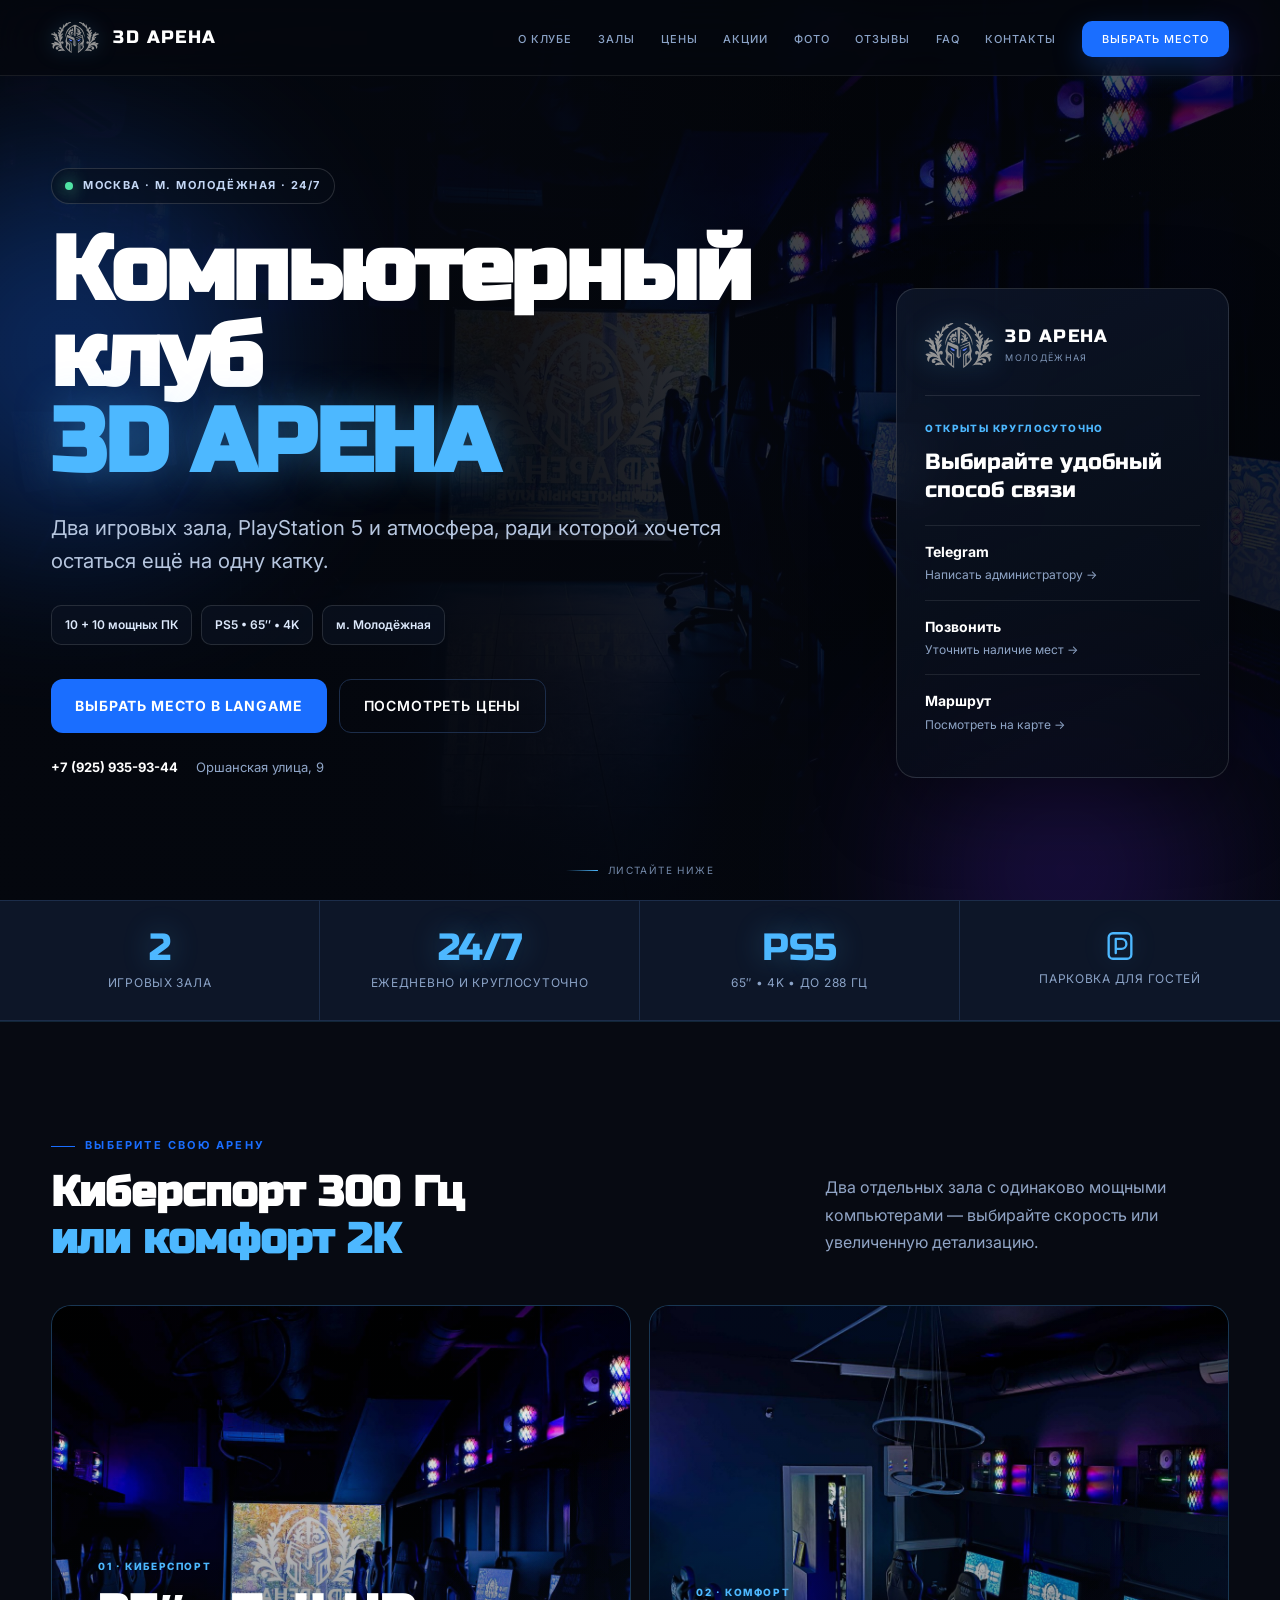
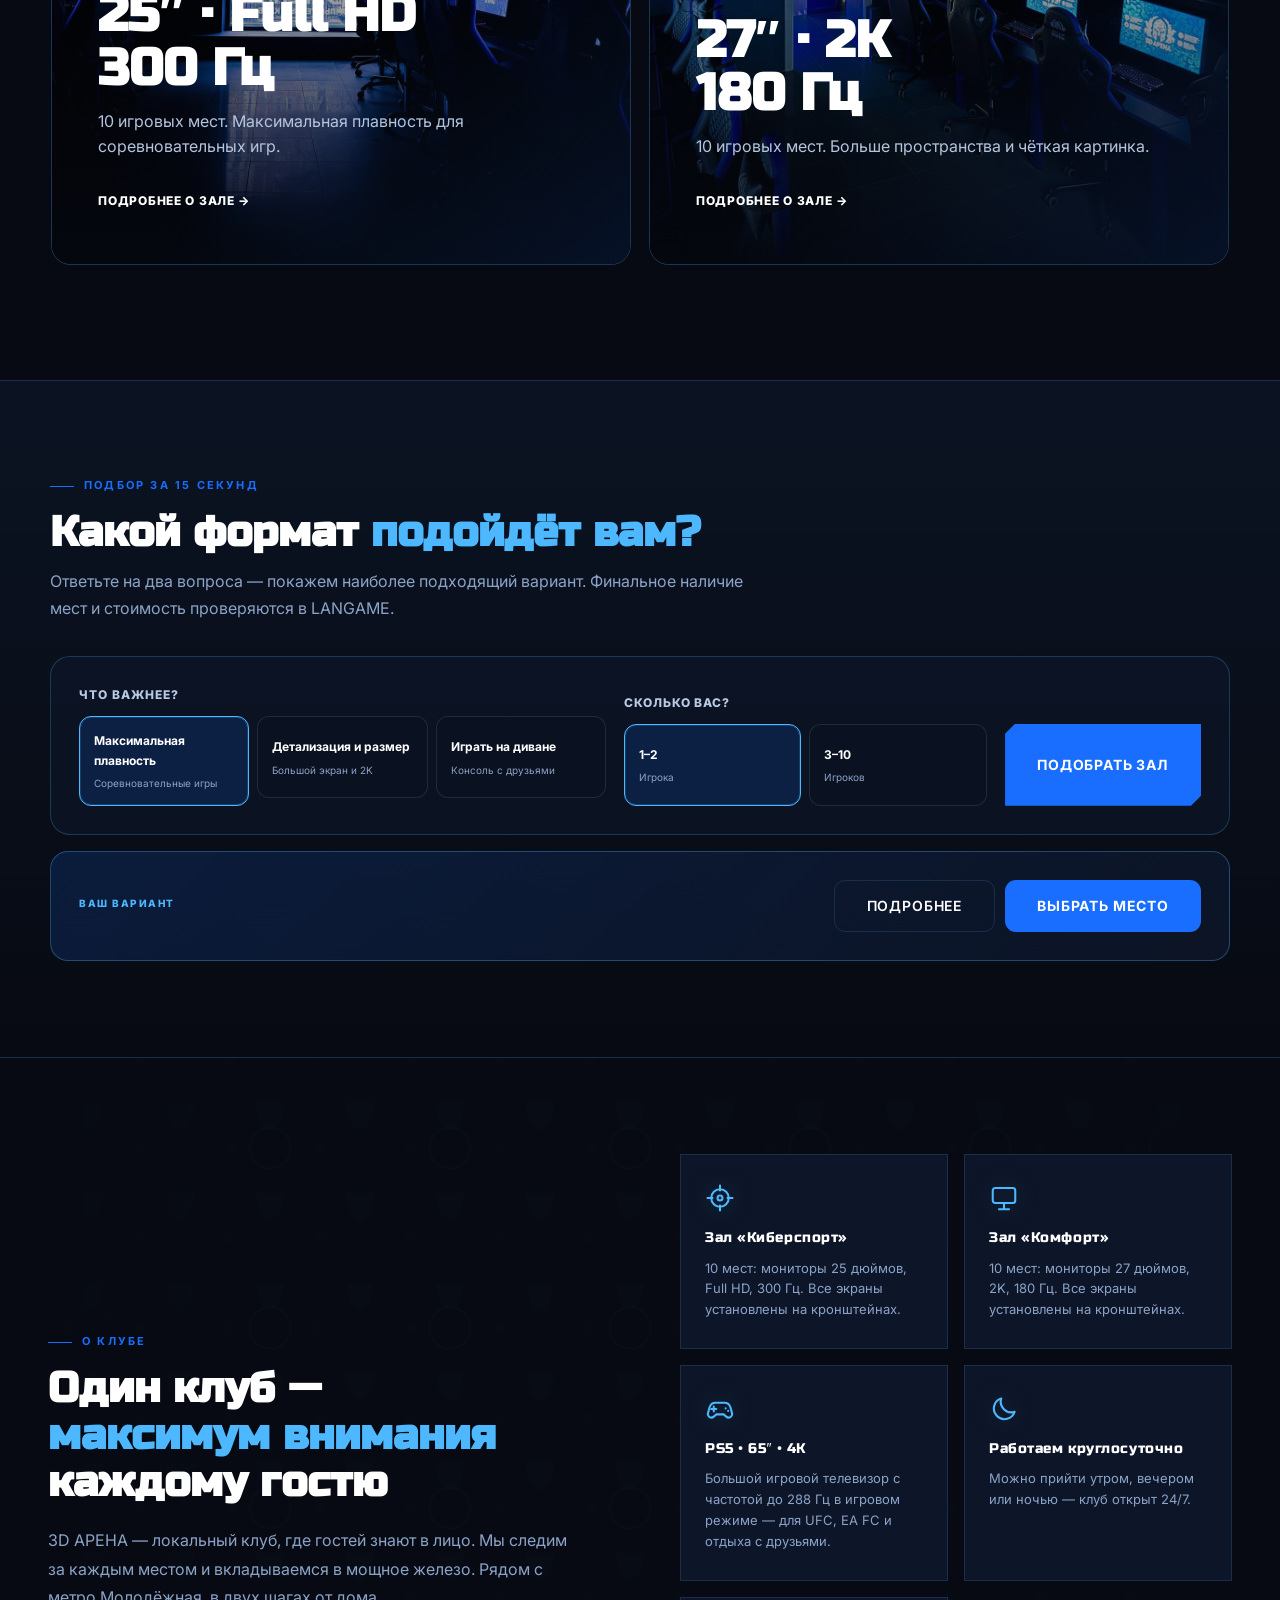
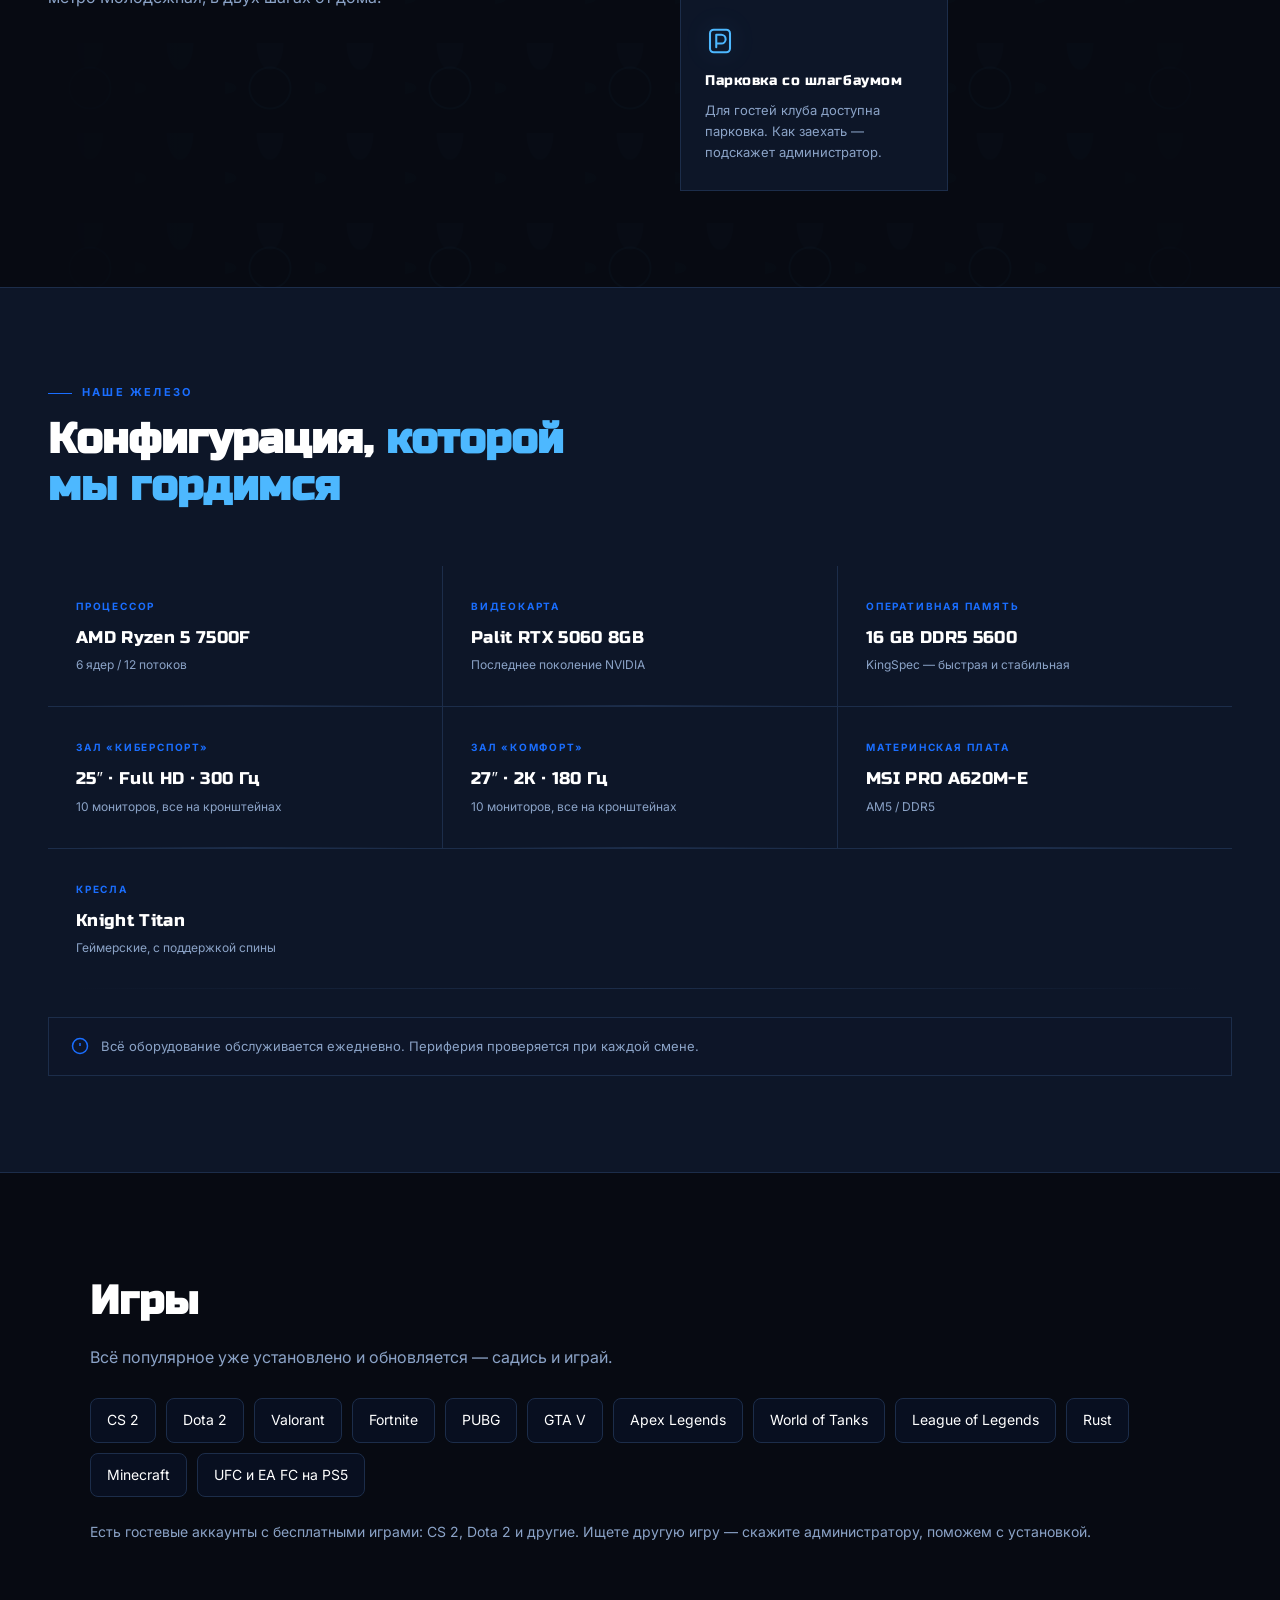
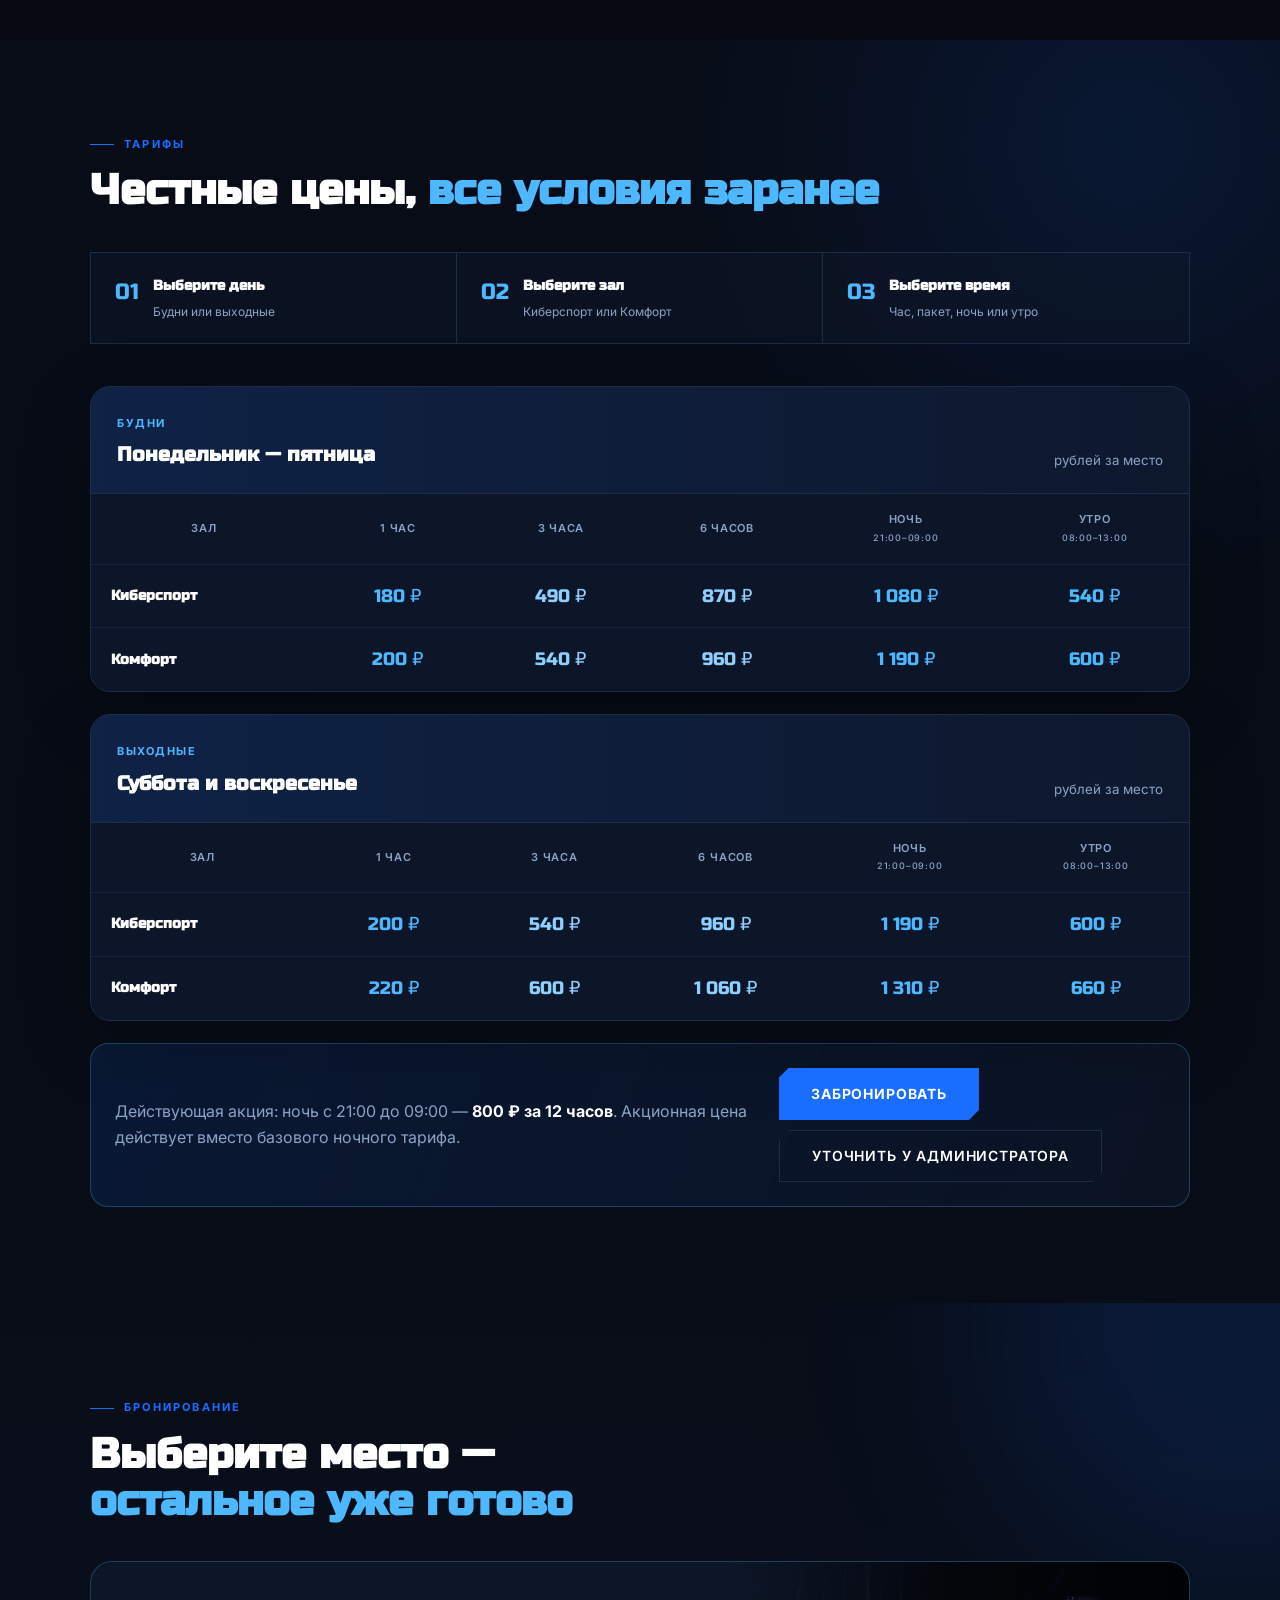
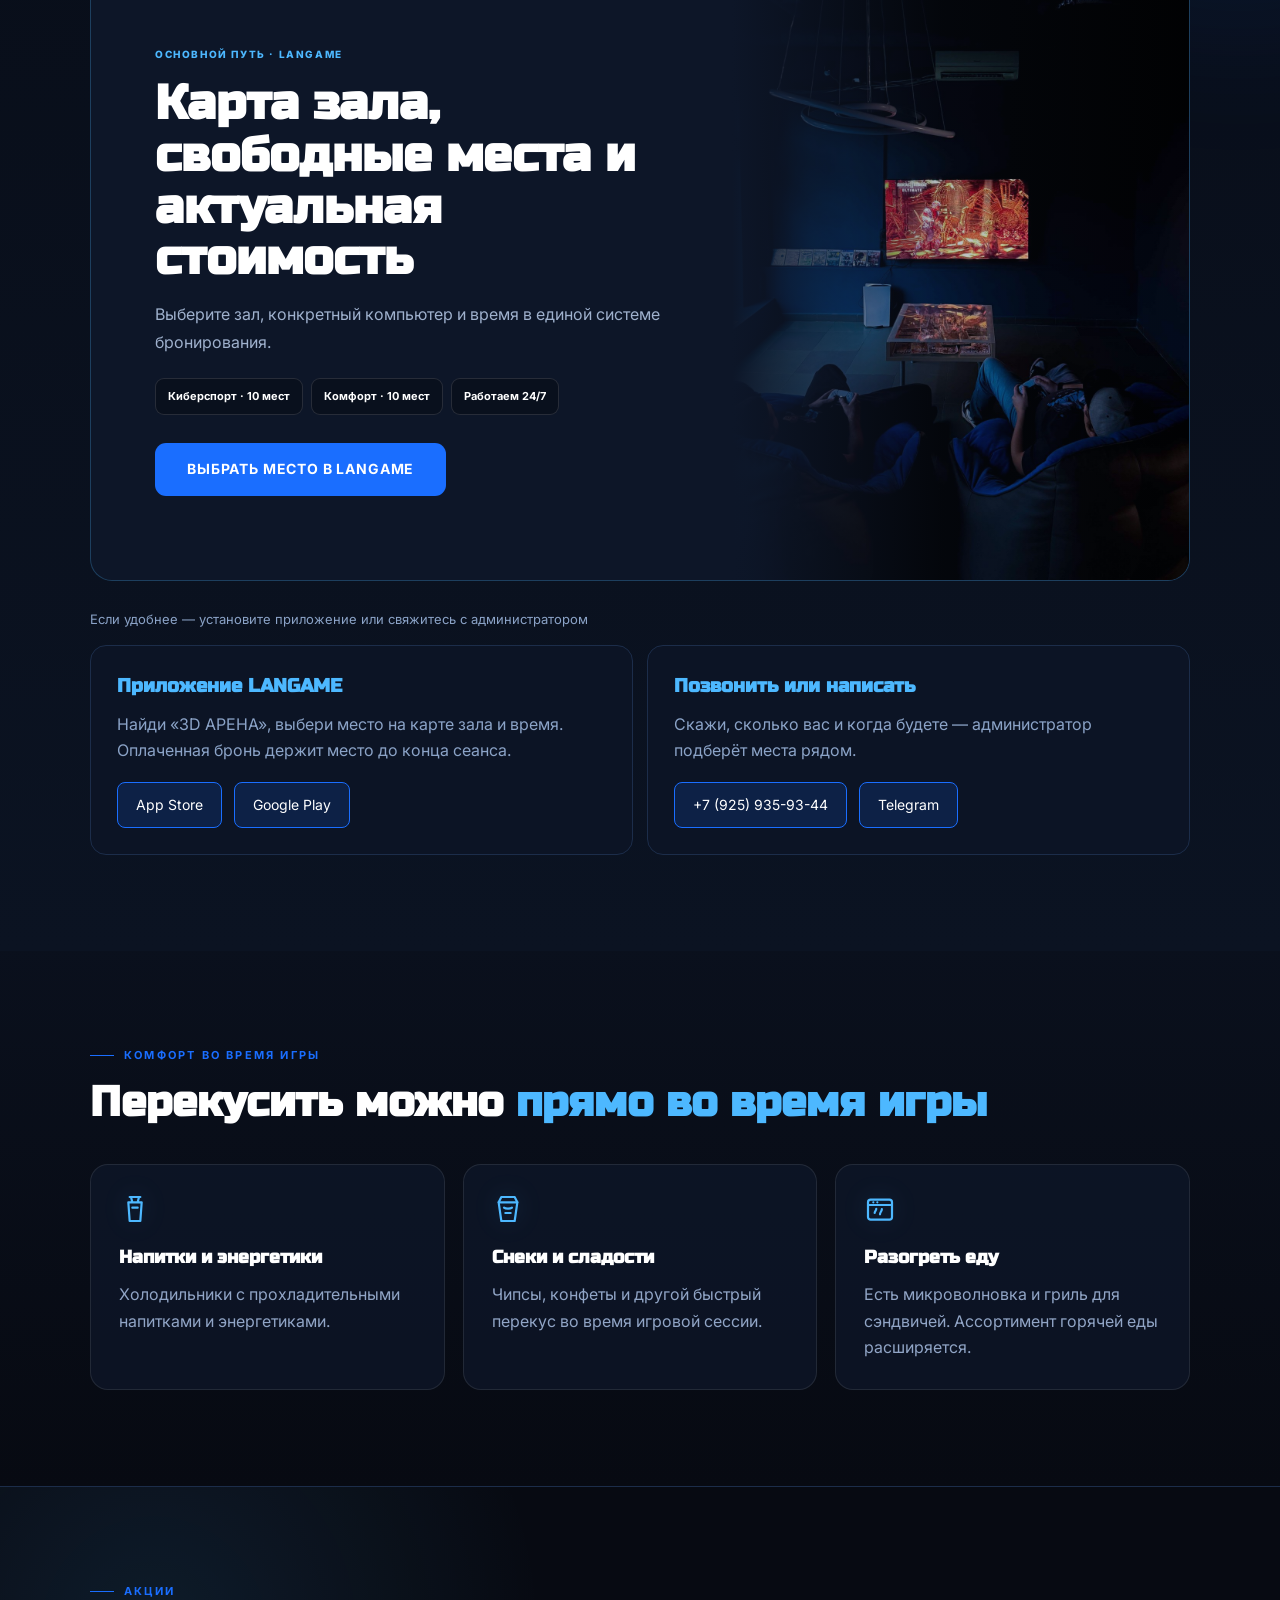
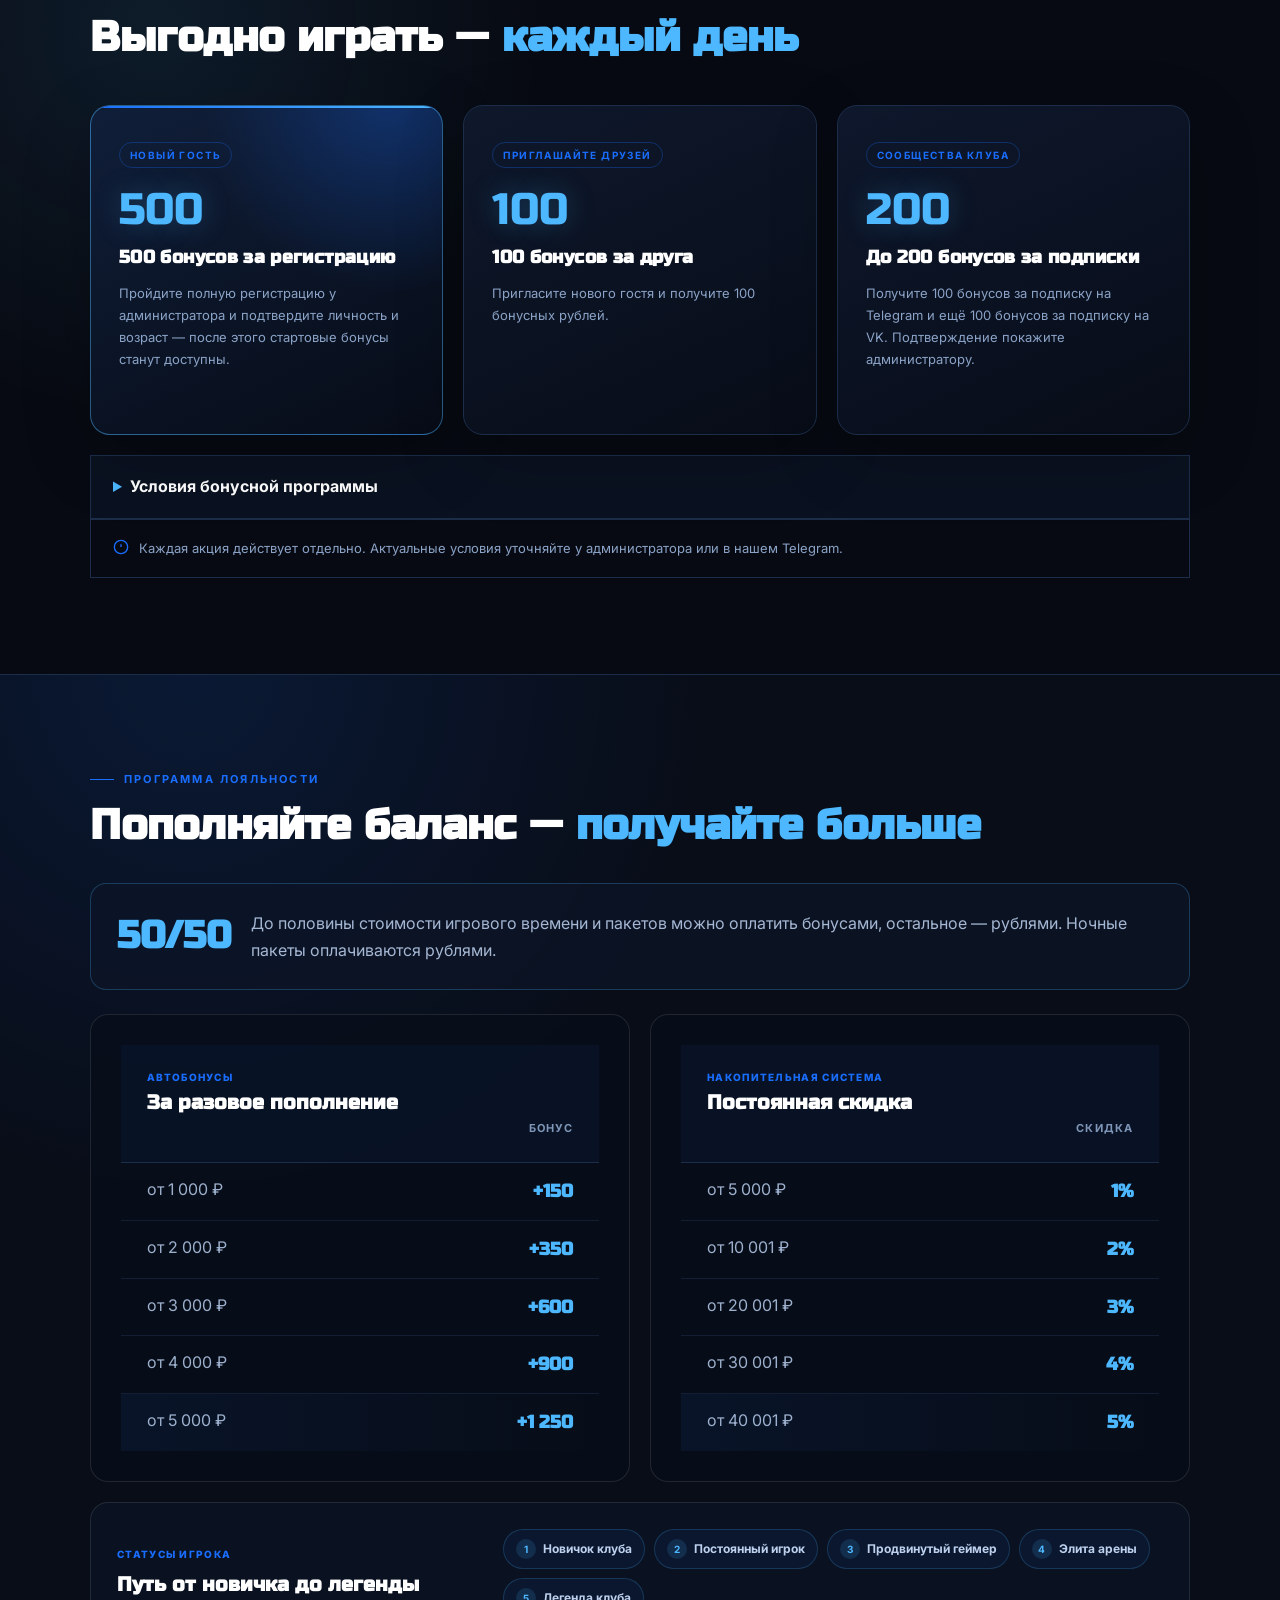
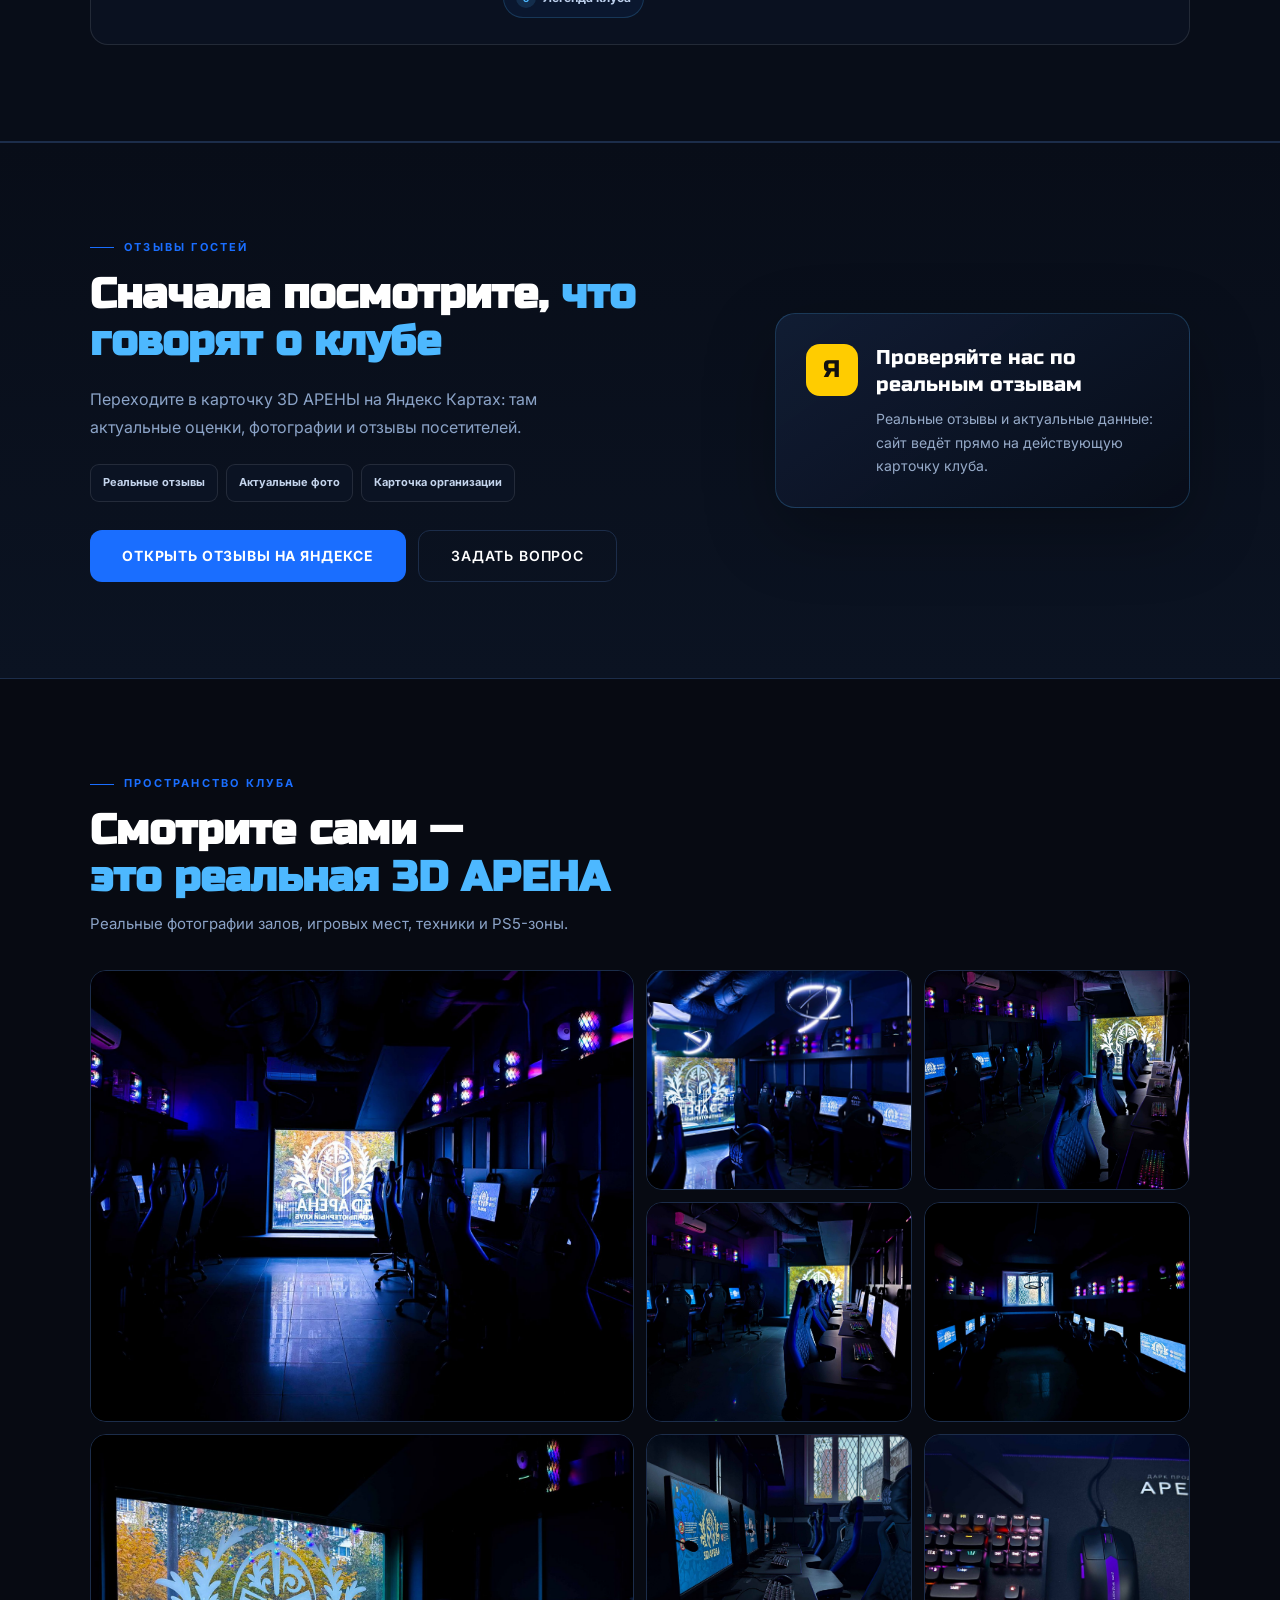
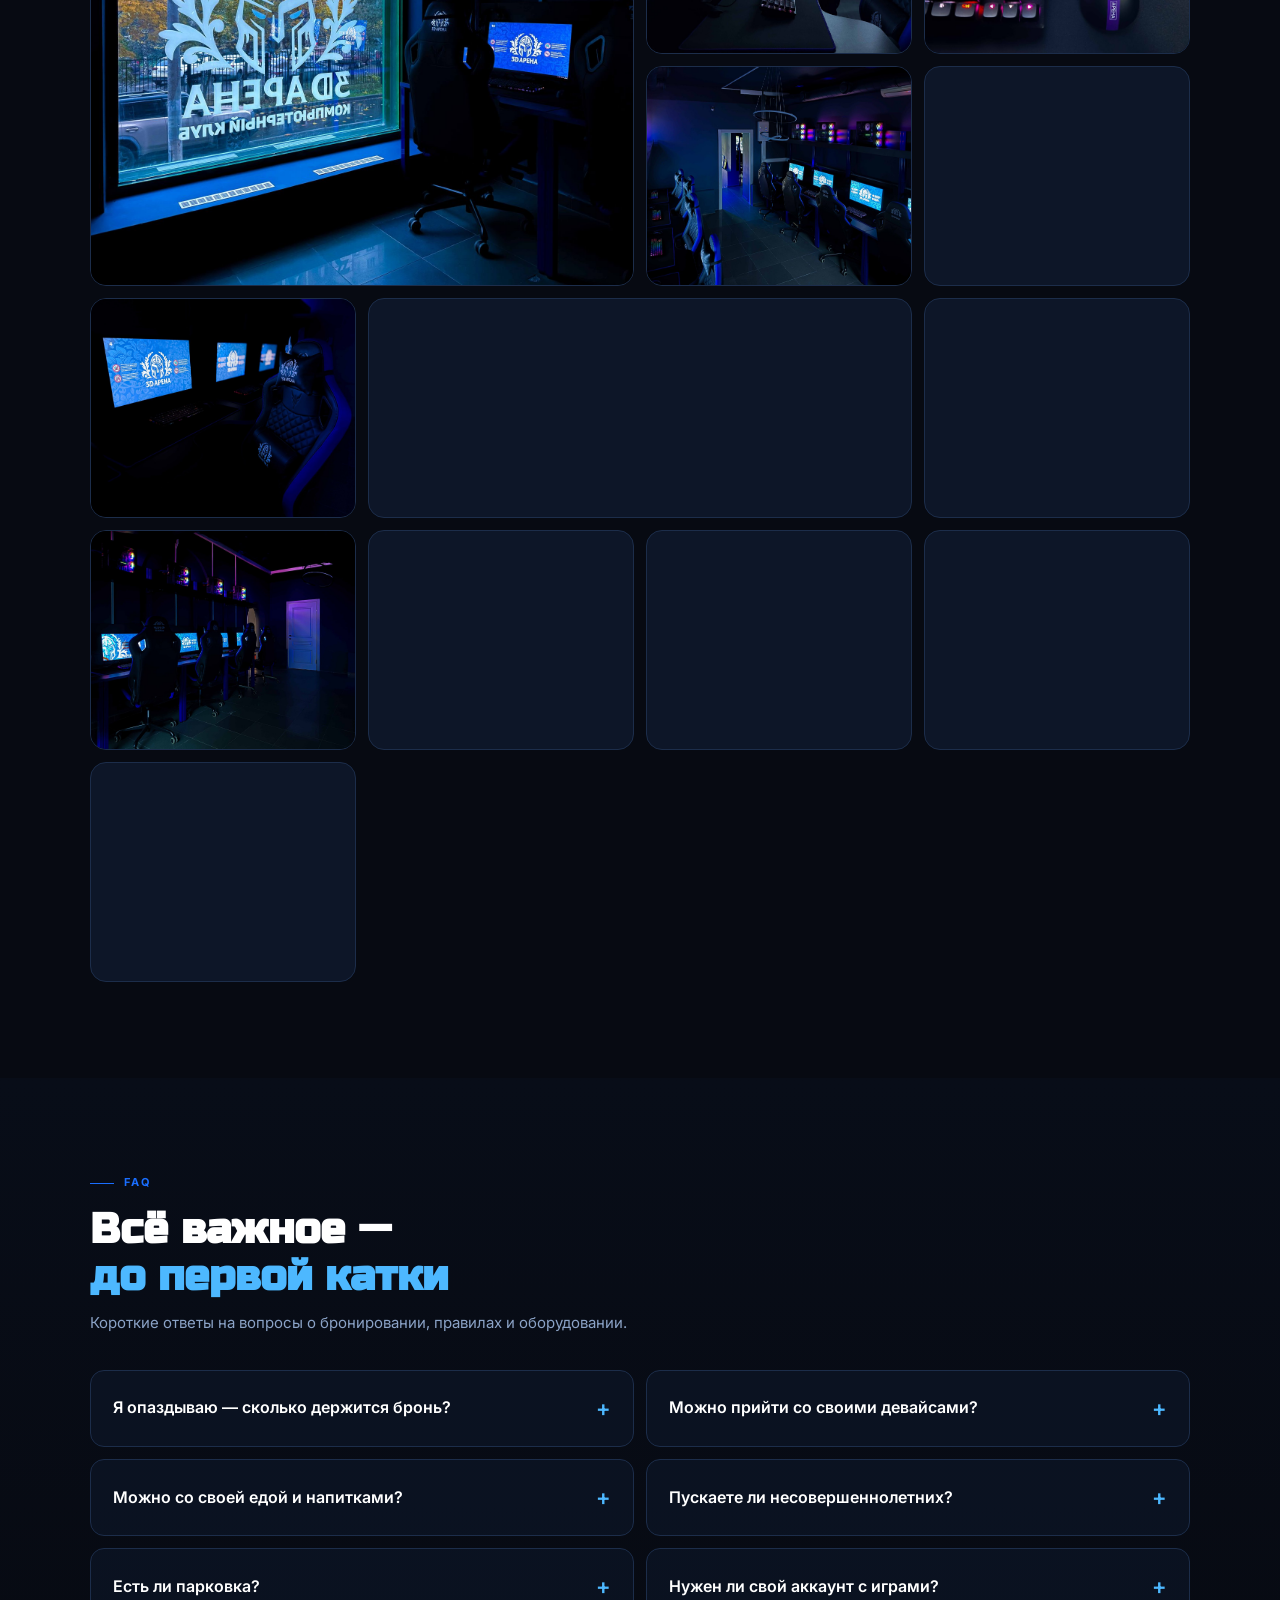
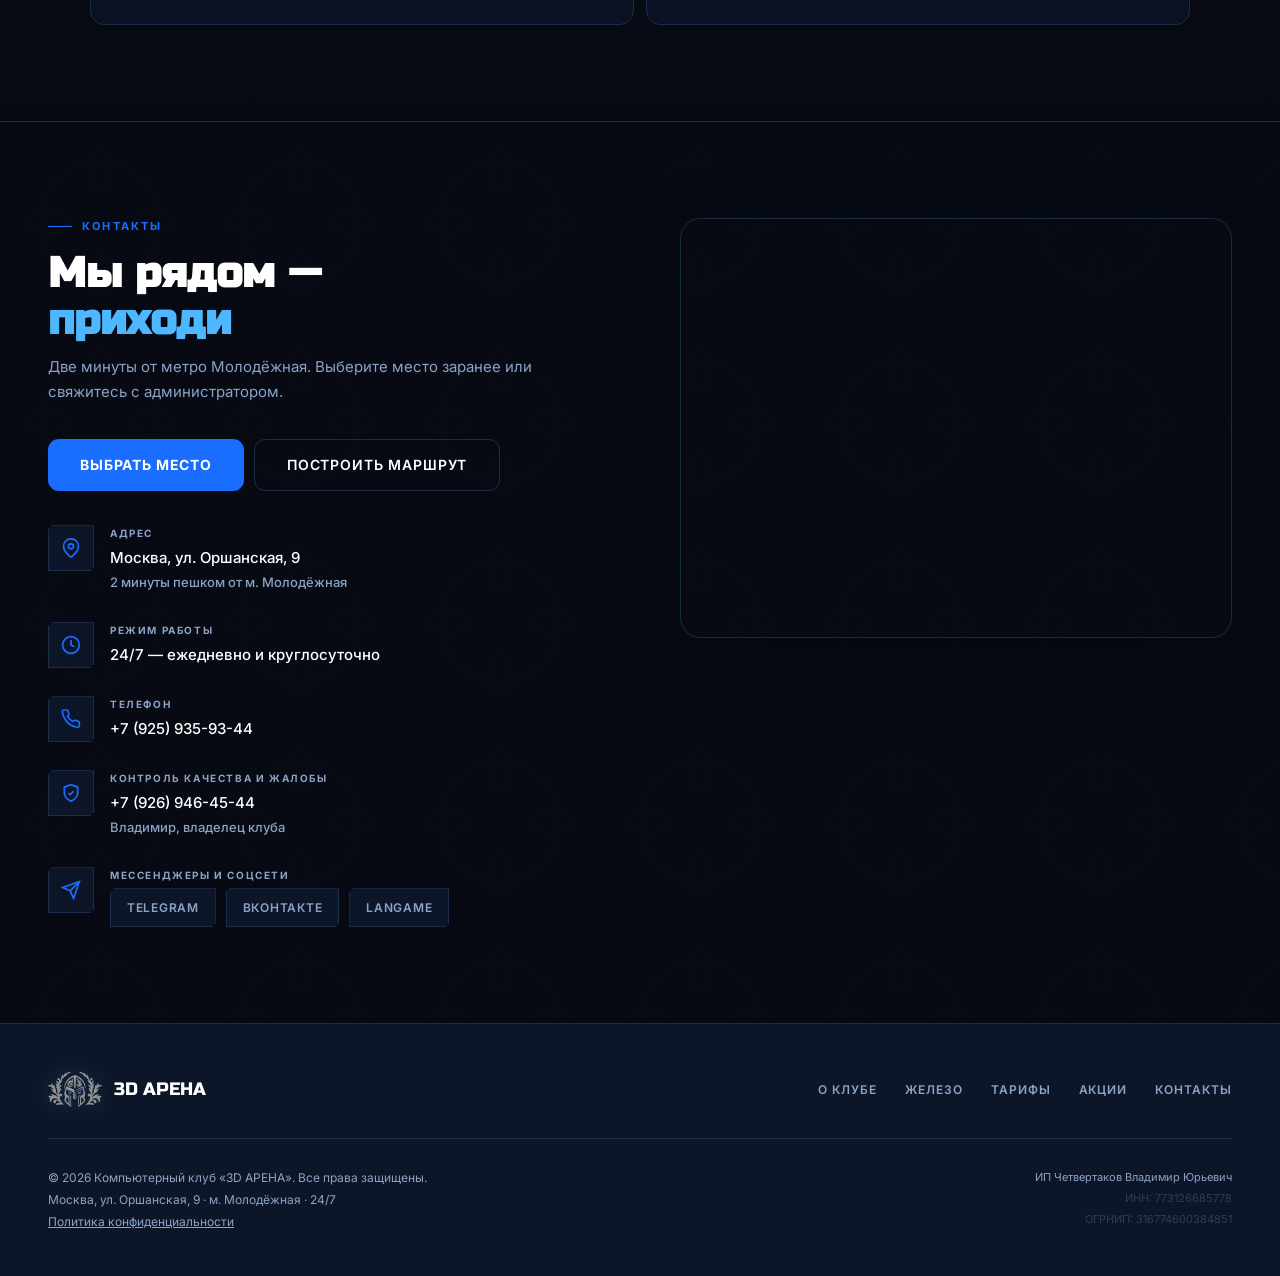
==== commit a73db128: "Fix comfort hall photo Co-authored-by: DubasV <dubas1000rr@mail.ru>" ====
--- a/index.html
+++ b/index.html
@@ -103,7 +103,7 @@
 <div class="arena-card__content"><span>01 · Киберспорт</span><h3>25″ · Full HD<br/>300 Гц</h3><p>10 игровых мест. Максимальная плавность для соревновательных игр.</p><a data-track="select_hall_esports" href="esports.html">Подробнее о зале →</a></div>
 </article>
 <article class="arena-card arena-card--comfort reveal-right">
-<img alt="Зал «Комфорт» в компьютерном клубе 3D АРЕНА" decoding="async" height="1200" loading="lazy" src="images/gallery/hall-06.jpg" width="1600"/>
+<img alt="Зал «Комфорт» в компьютерном клубе 3D АРЕНА" decoding="async" height="1200" loading="lazy" src="images/gallery/hall-15.jpg" width="1600"/>
 <div class="arena-card__veil"></div>
 <div class="arena-card__content"><span>02 · Комфорт</span><h3>27″ · 2K<br/>180 Гц</h3><p>10 игровых мест. Больше пространства и чёткая картинка.</p><a data-track="select_hall_comfort" href="comfort.html">Подробнее о зале →</a></div>
 </article>
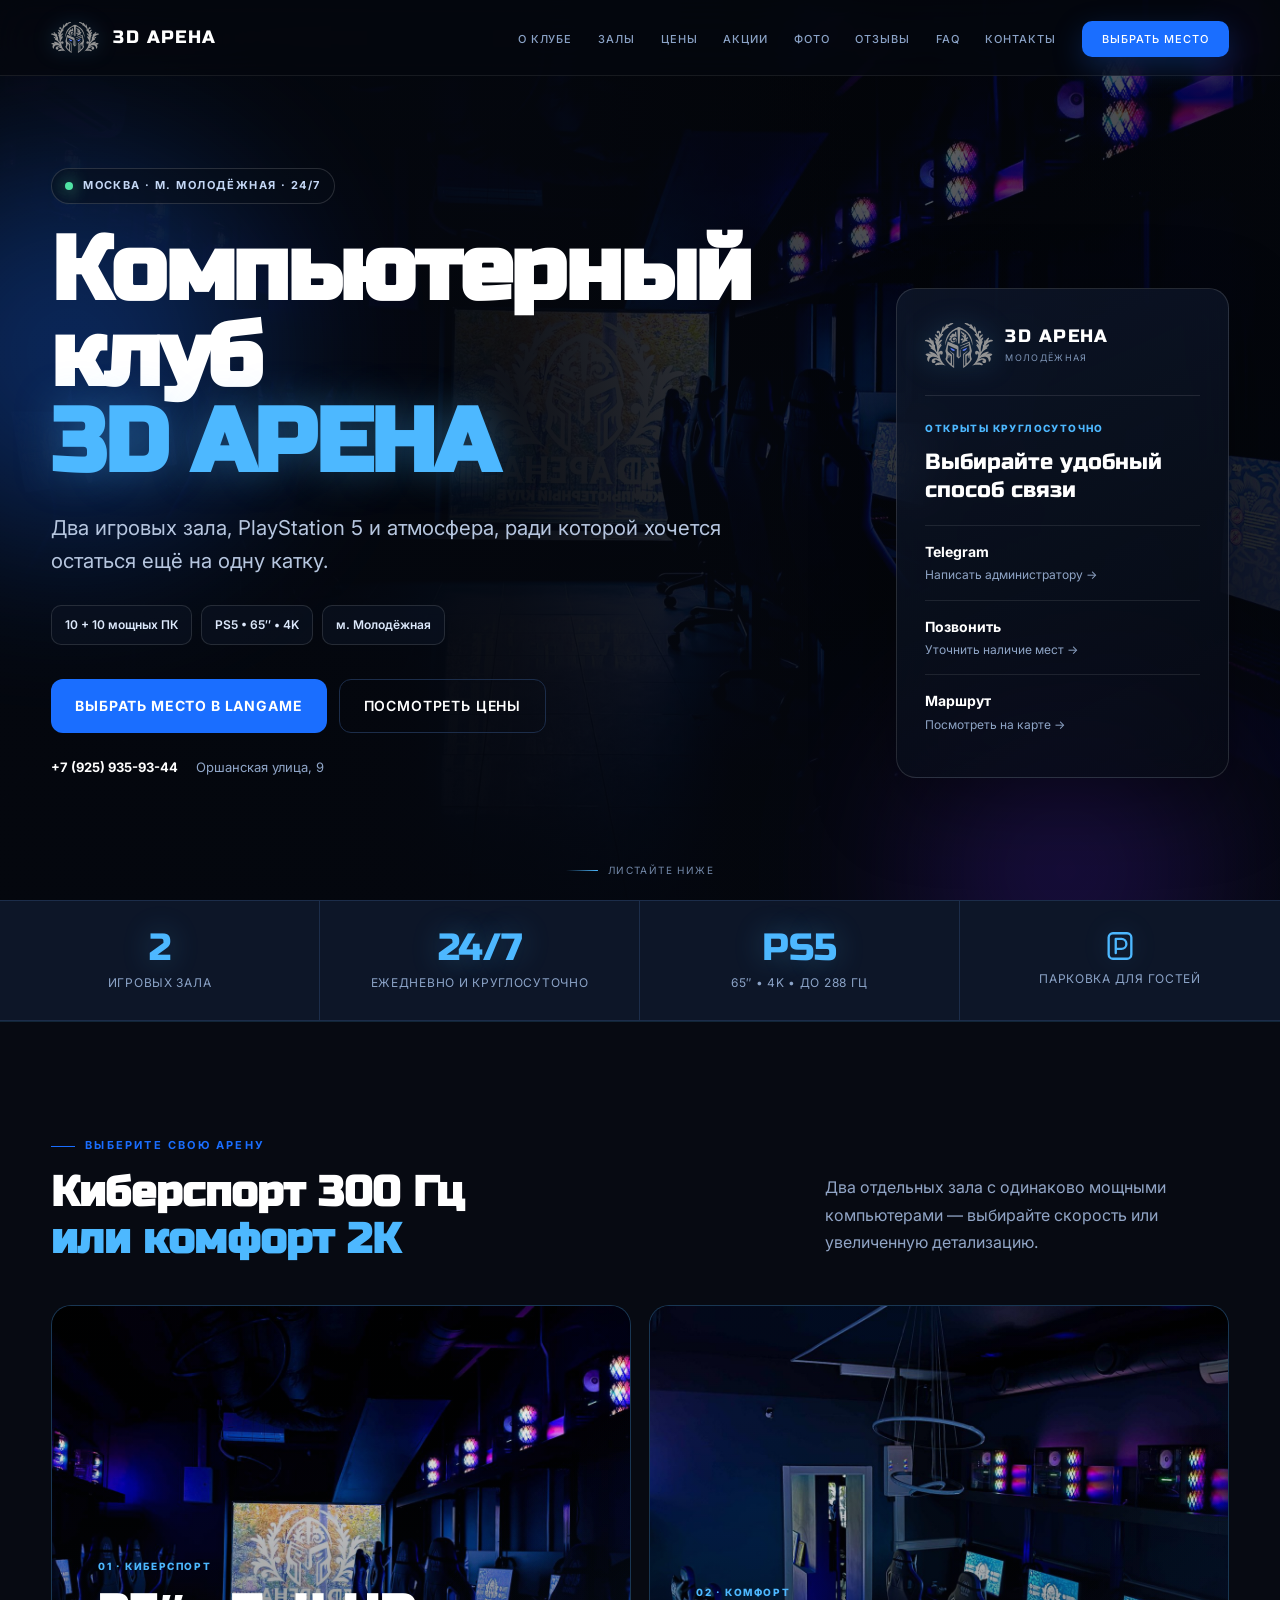
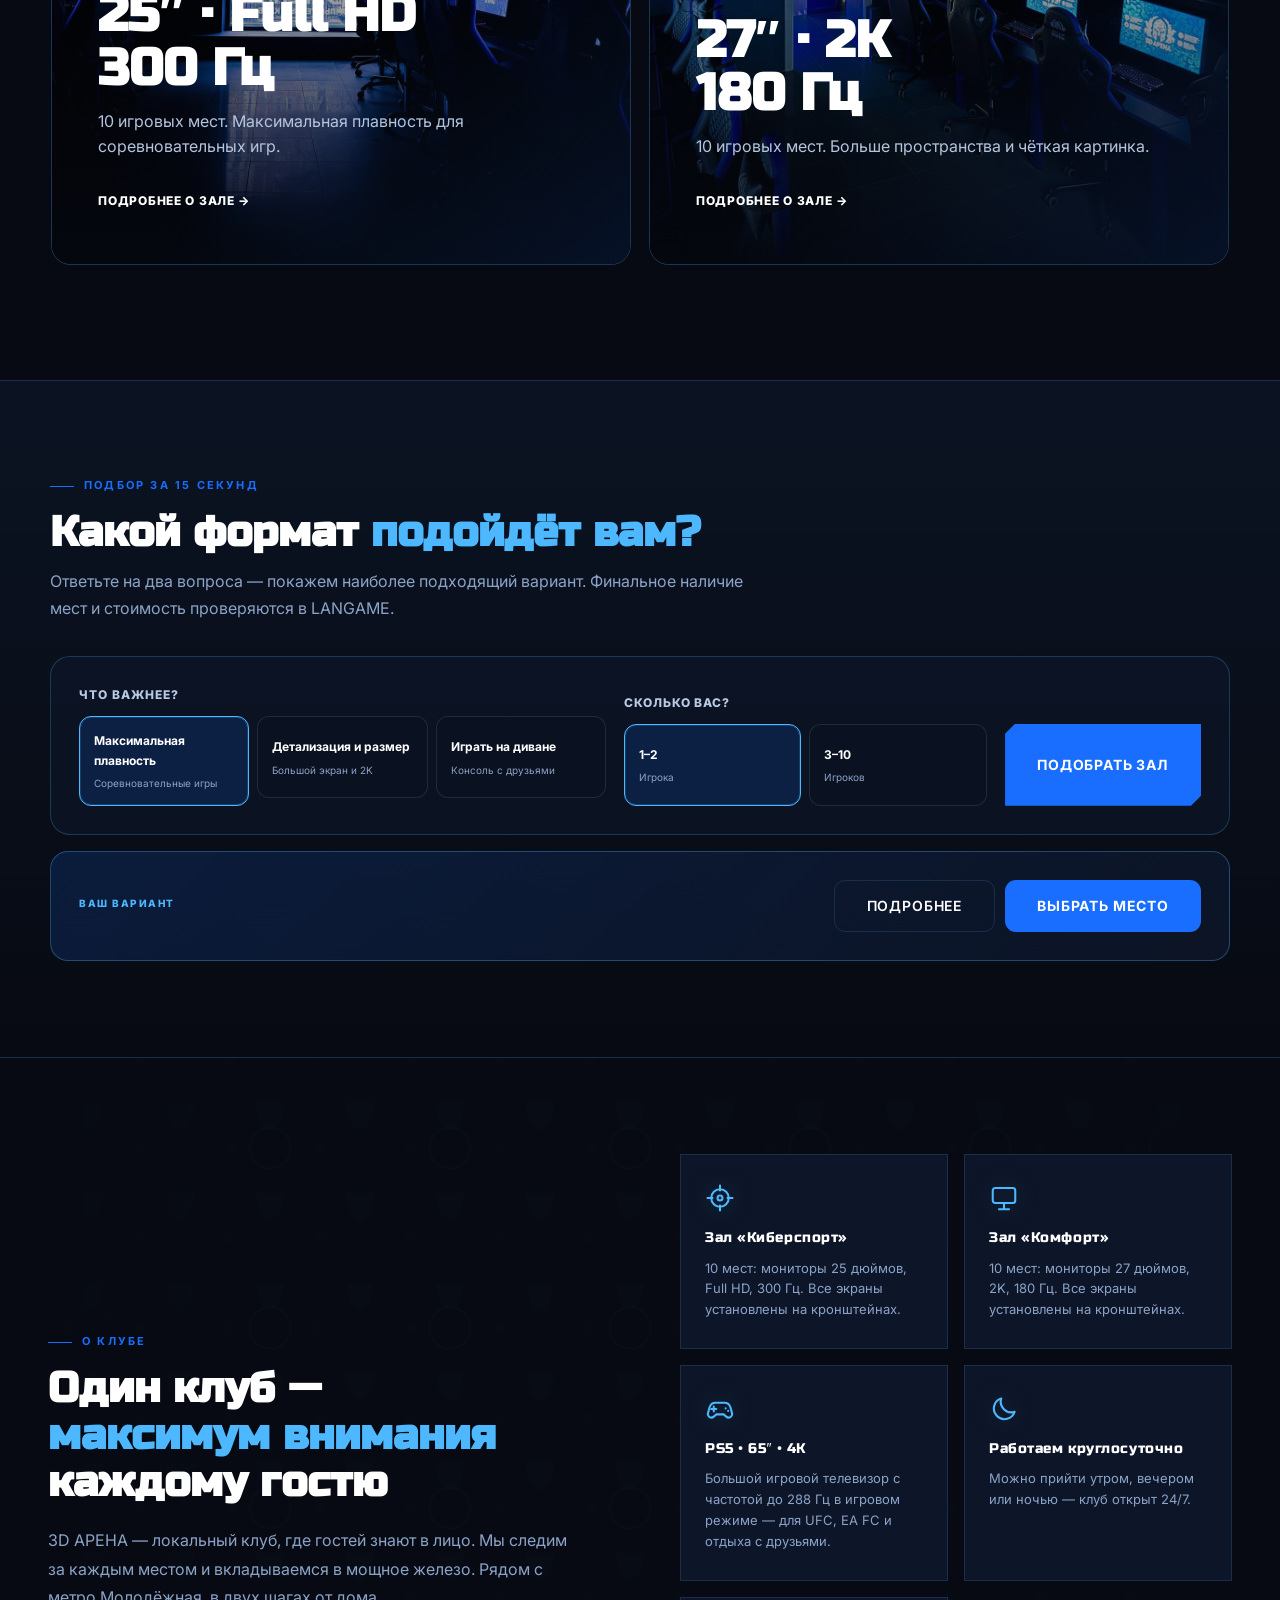
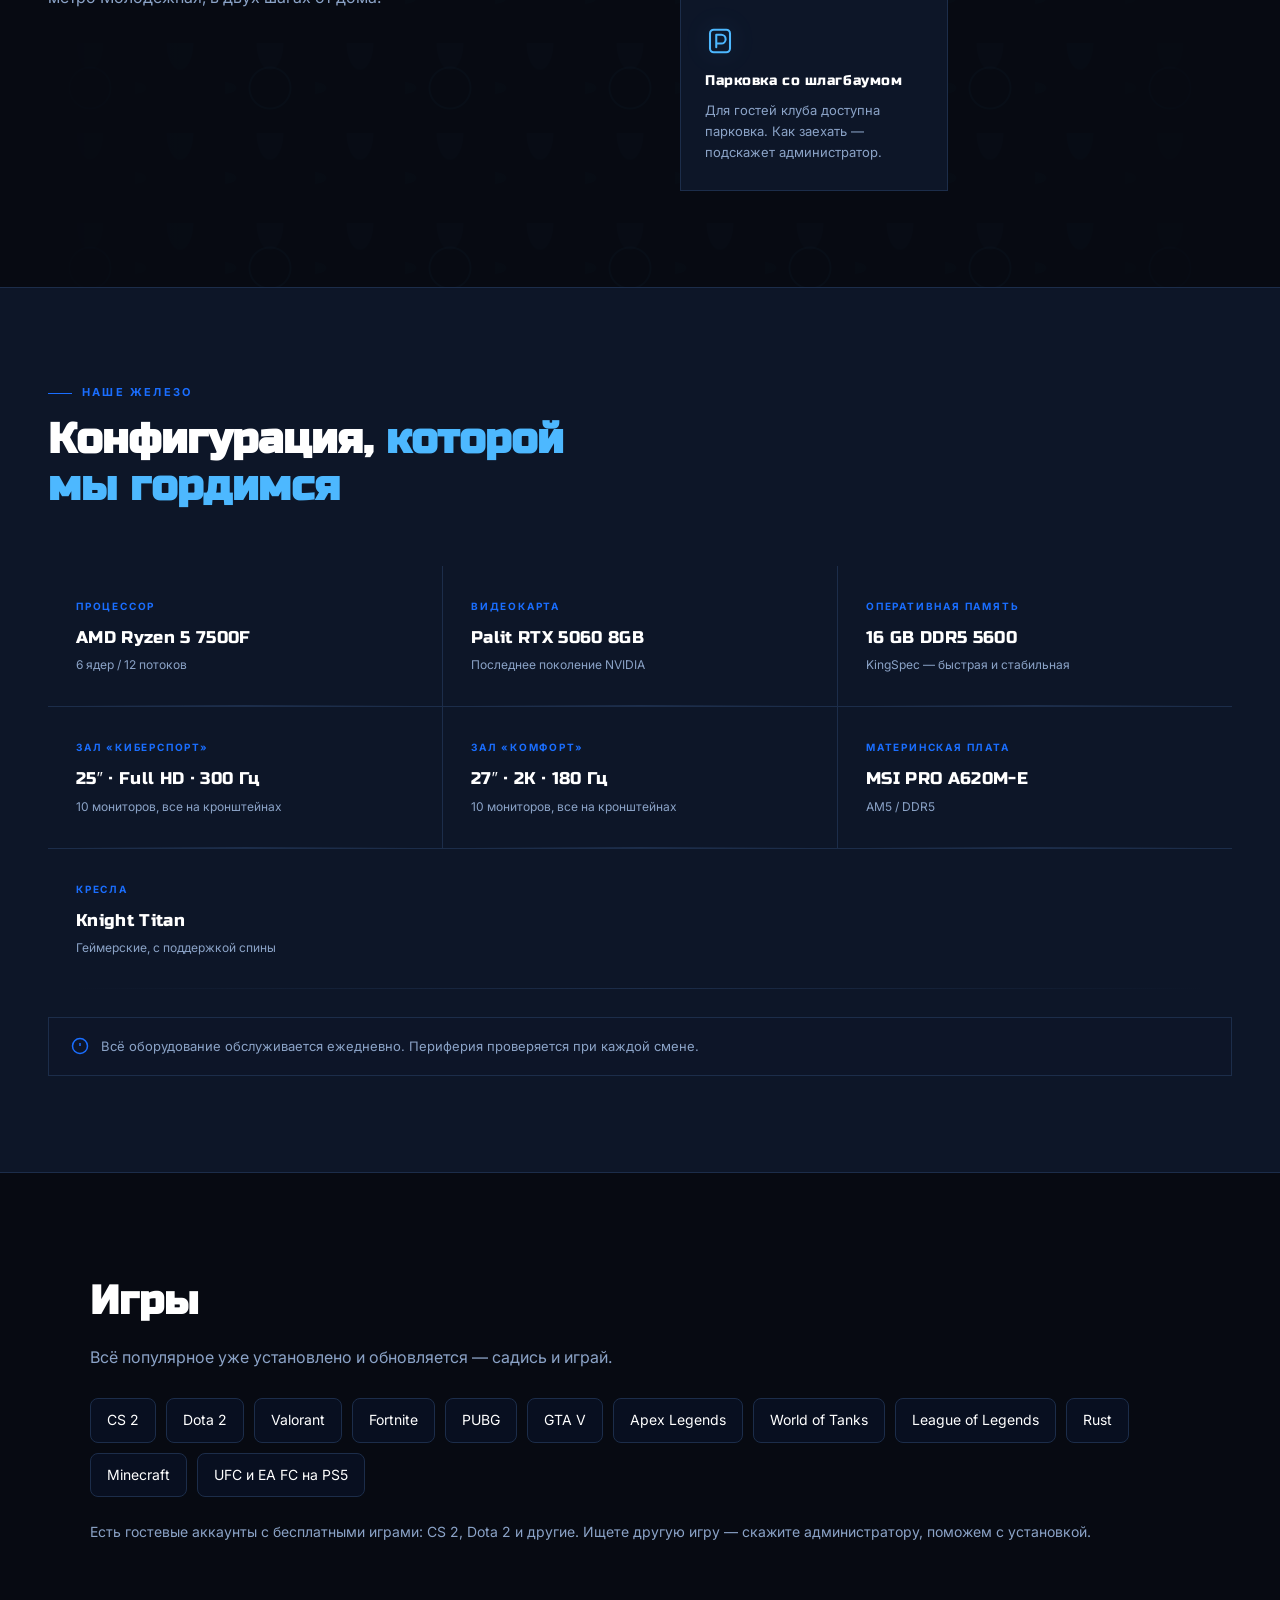
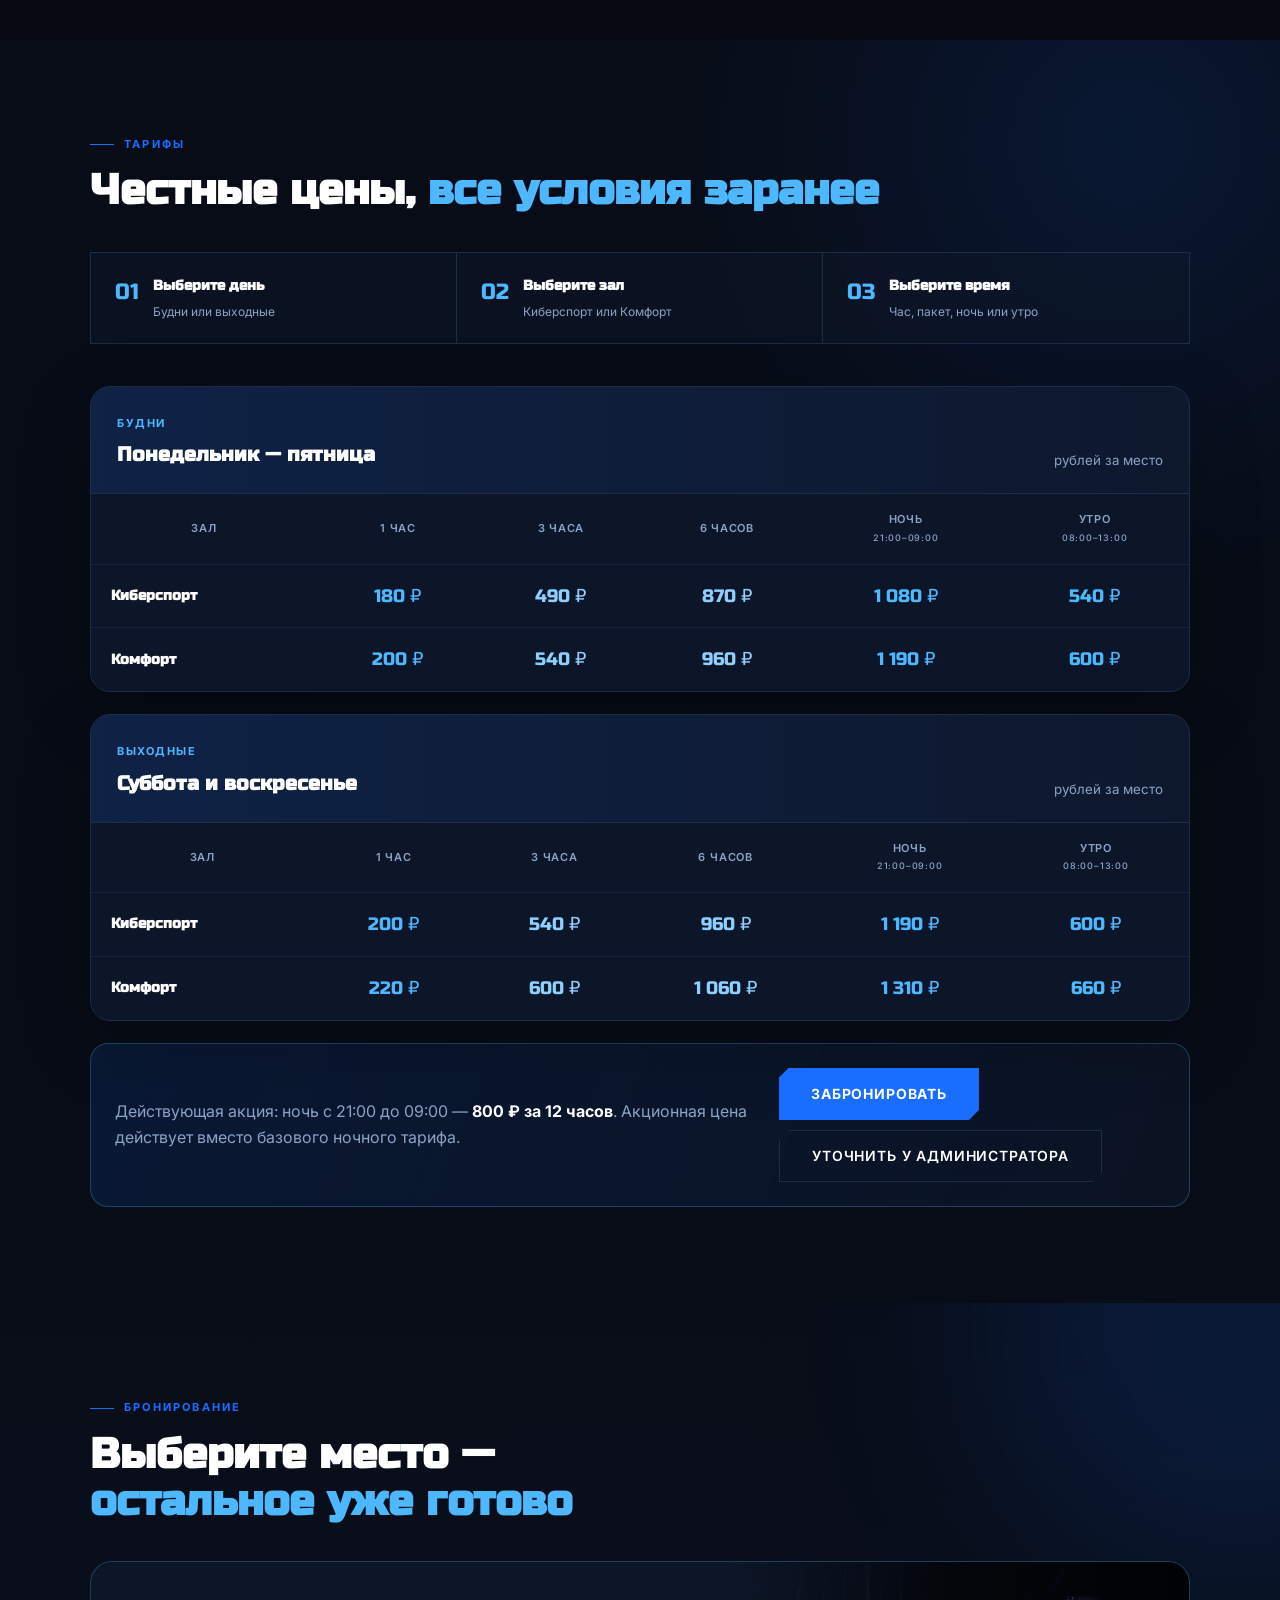
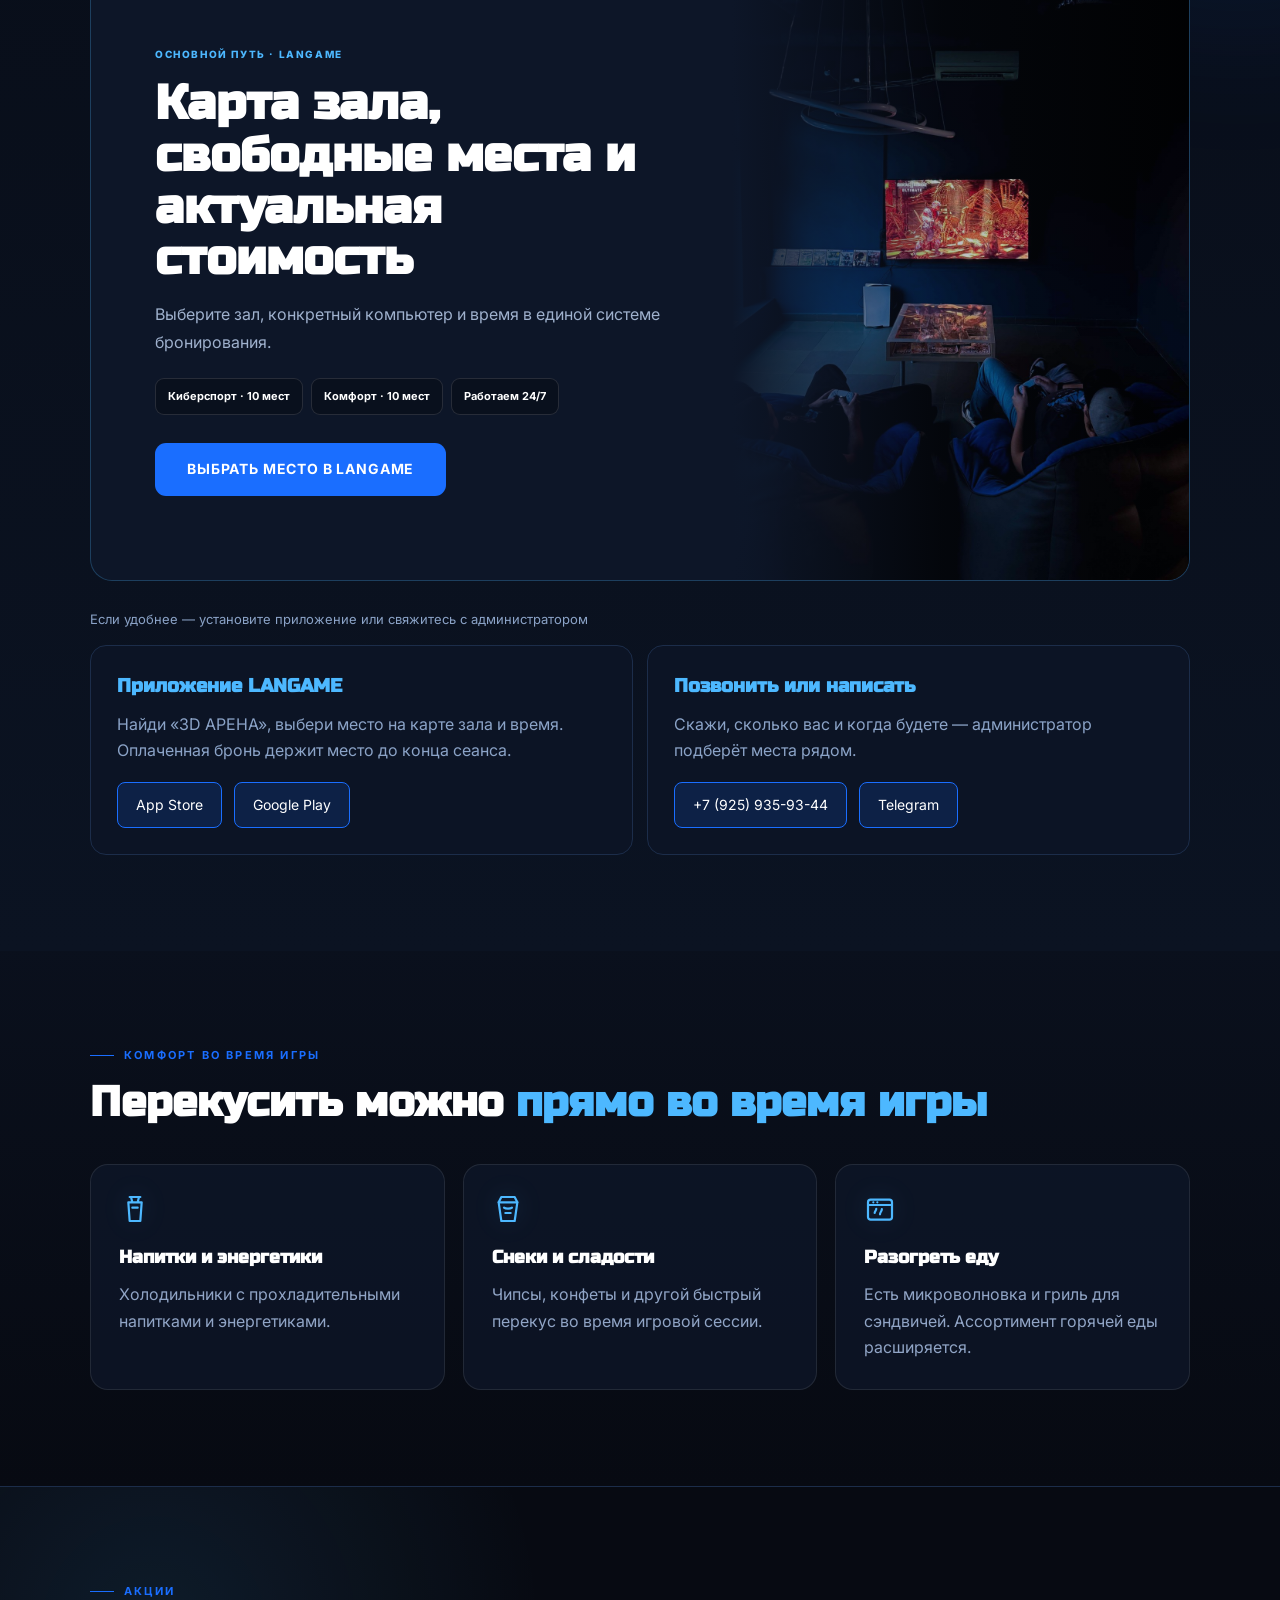
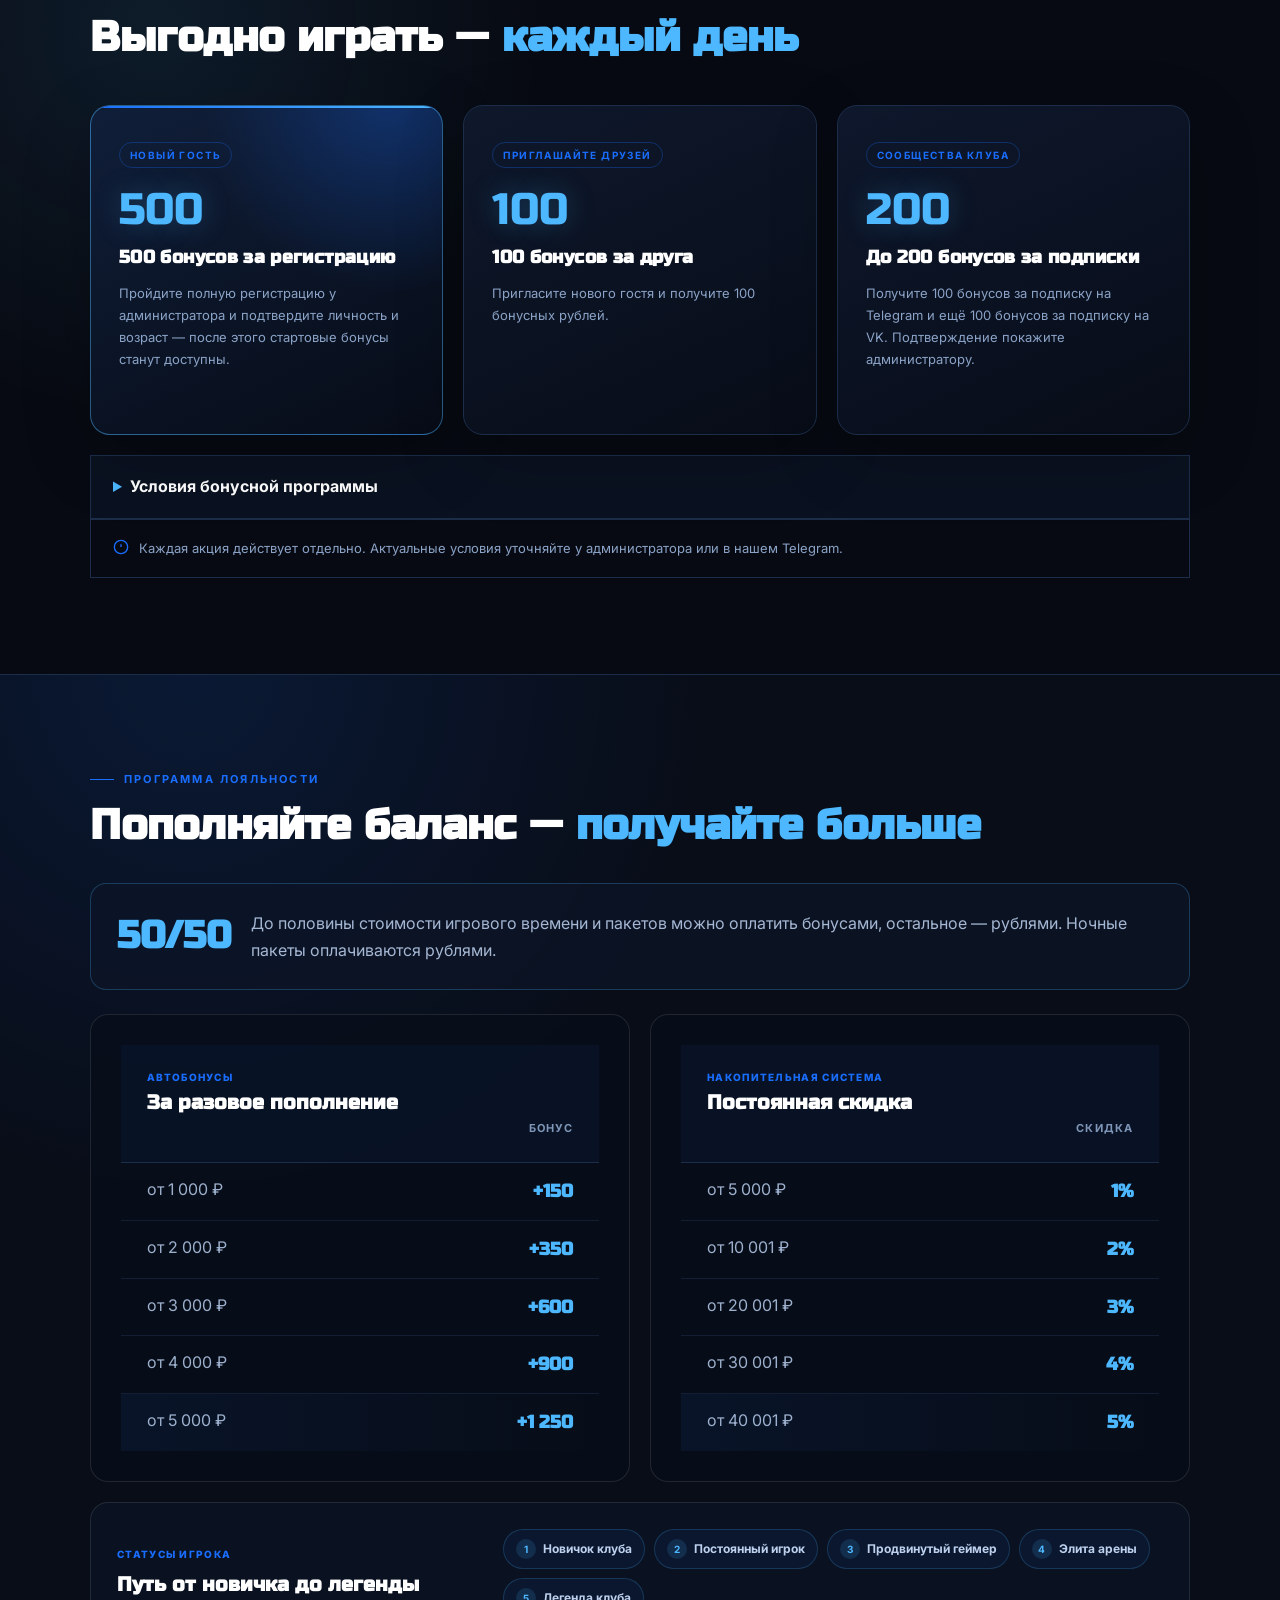
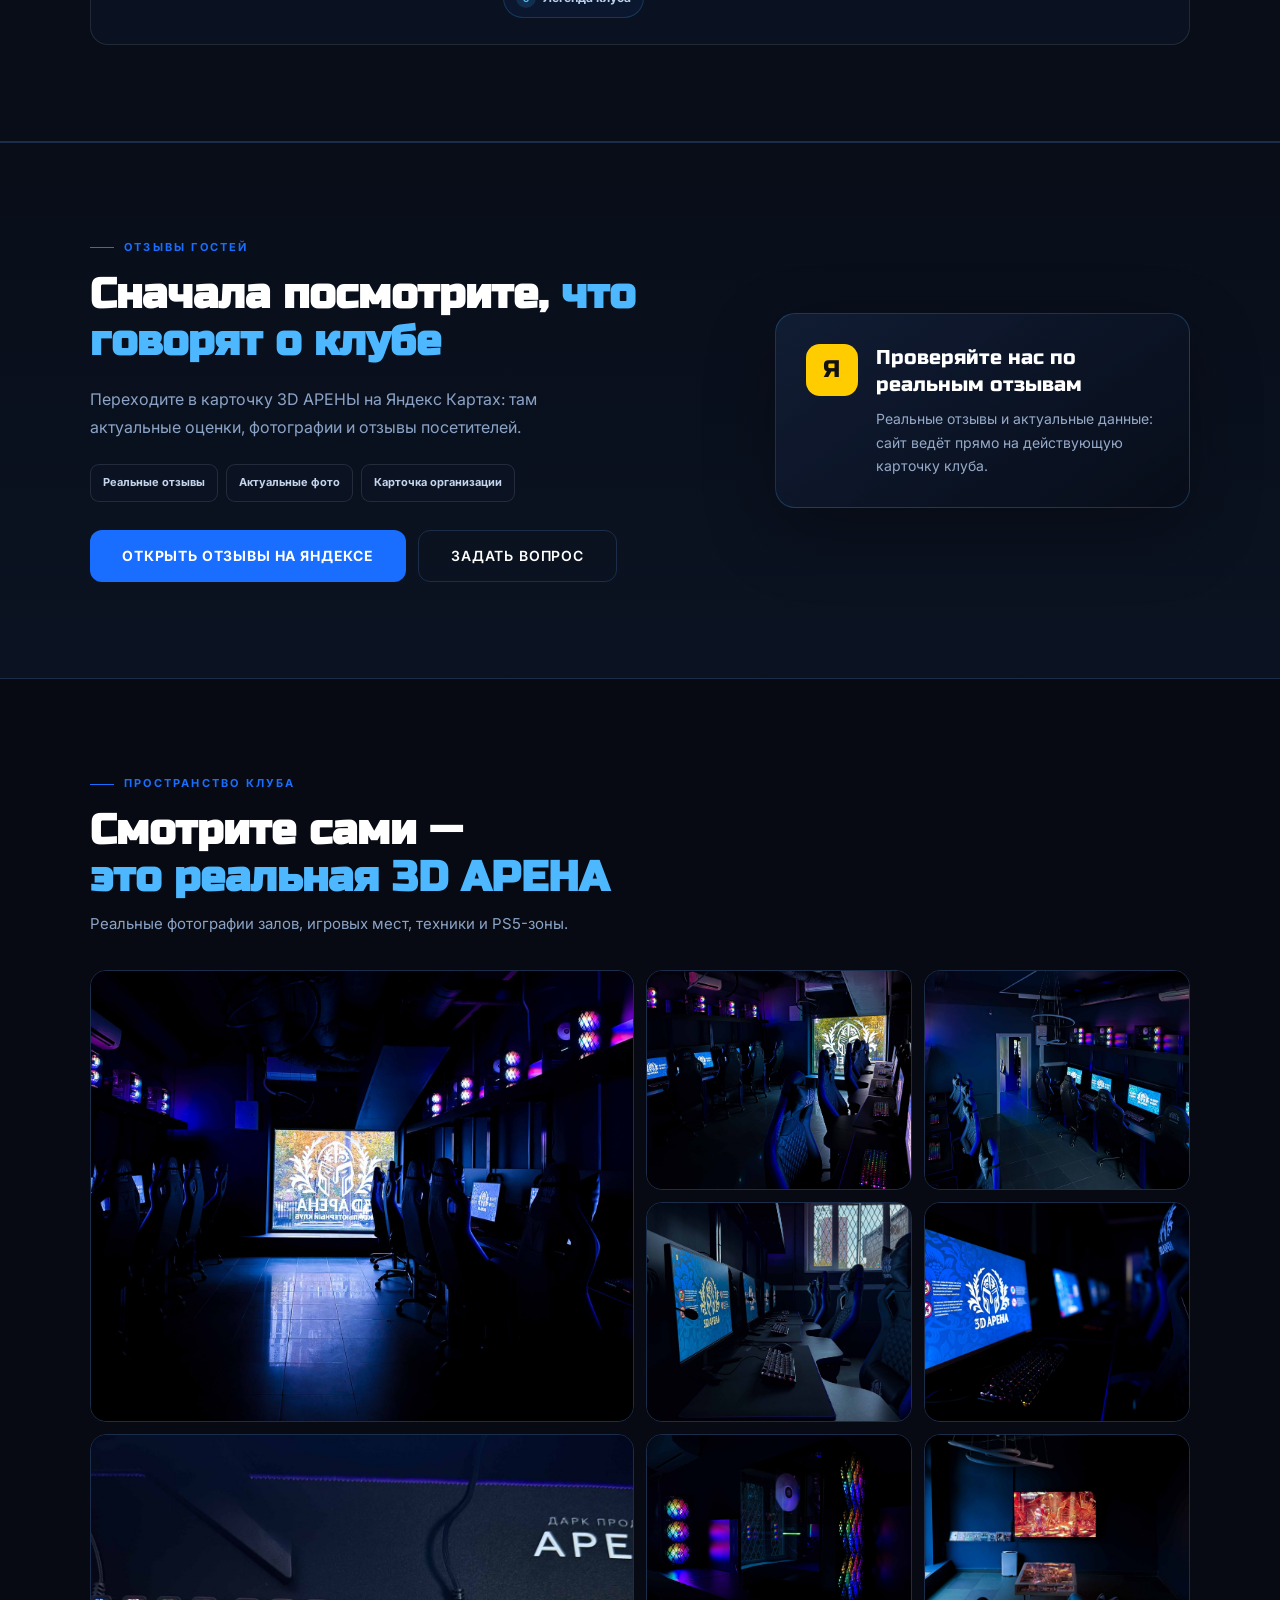
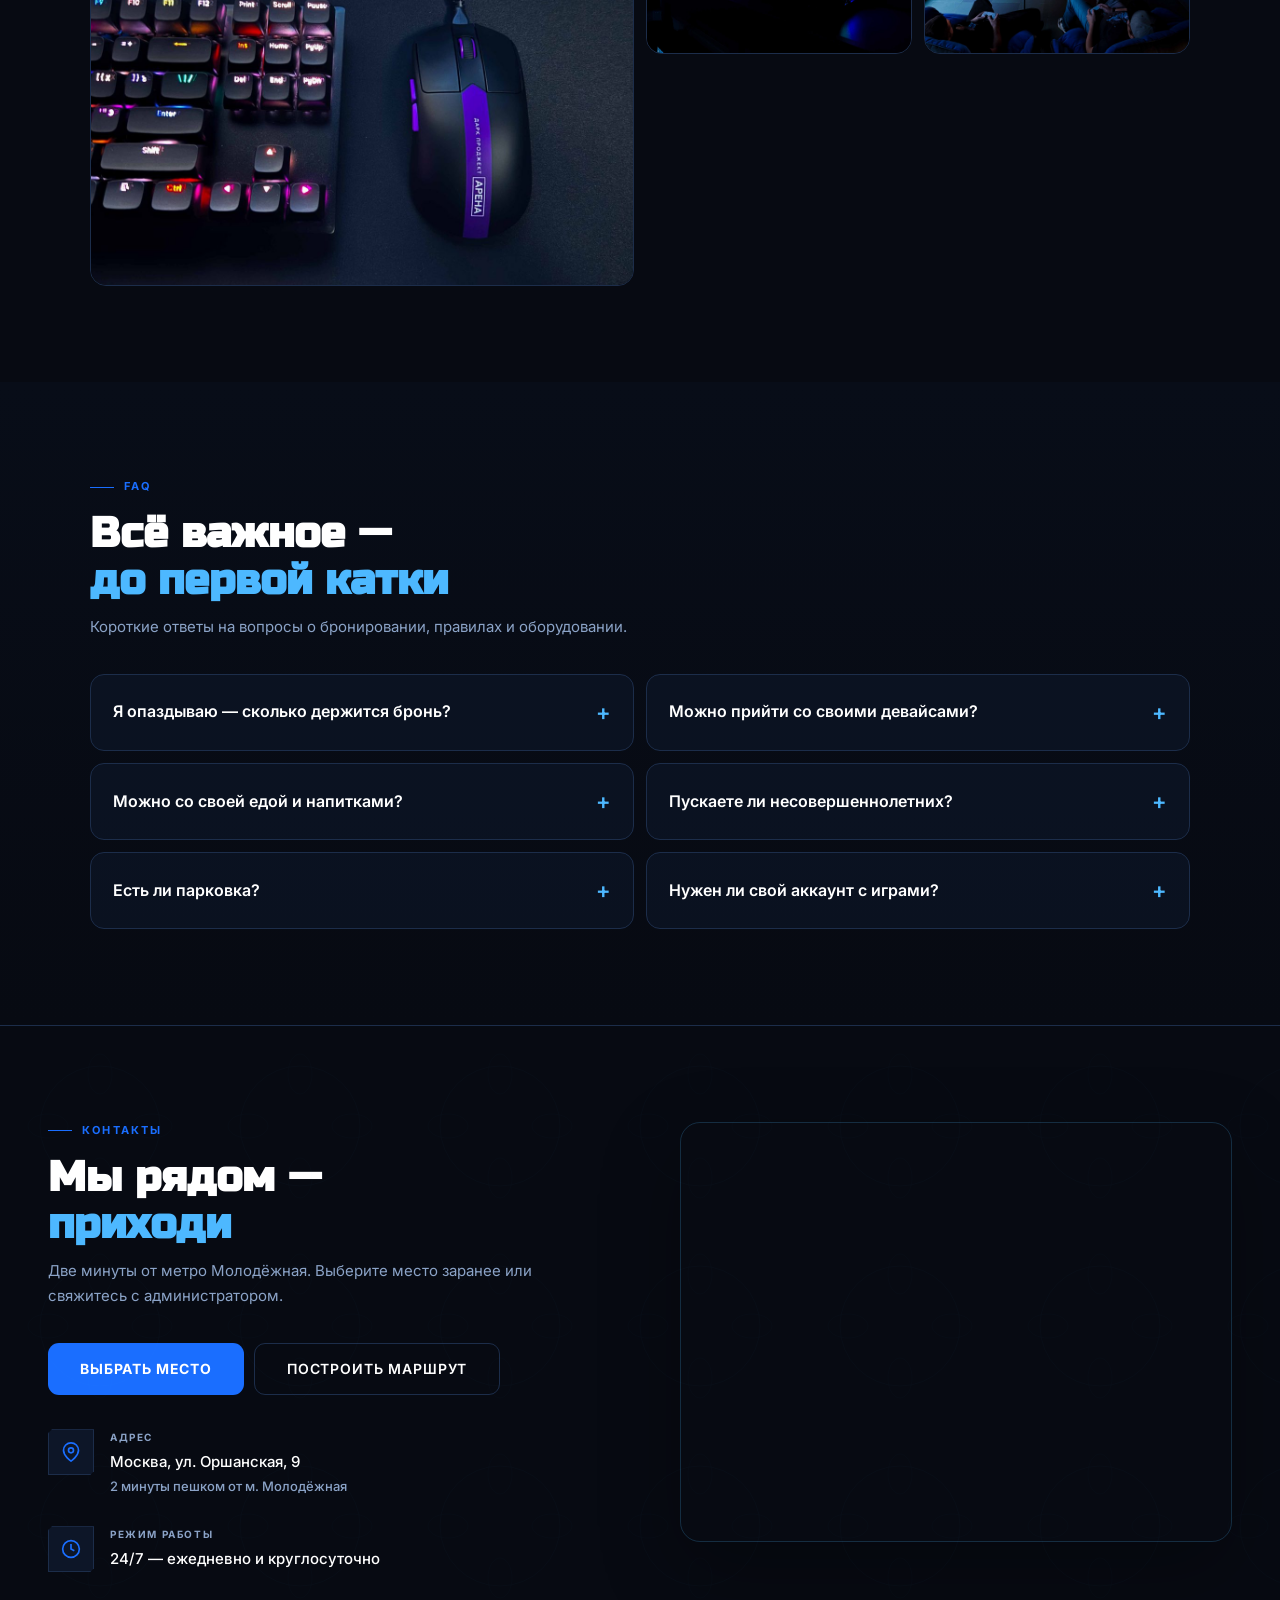
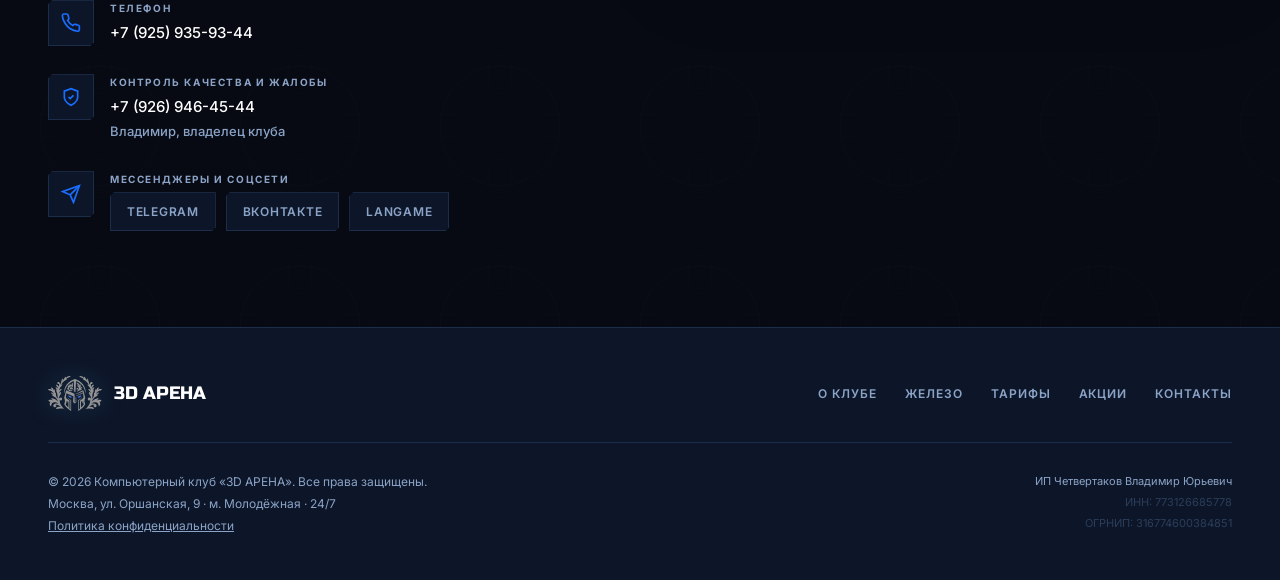
==== commit 4e325c64: "Curate real club gallery Co-authored-by: DubasV <dubas1000rr@mail.ru>" ====
--- a/index.html
+++ b/index.html
@@ -316,23 +316,13 @@
 <h2 class="sec-title reveal">Смотрите сами —<br/><em>это реальная 3D АРЕНА</em></h2>
 <p class="gallery__lead reveal">Реальные фотографии залов, игровых мест, техники и PS5-зоны.</p>
 <div class="gallery__grid">
-<a class="reveal" data-lightbox="gallery" href="images/gallery/hall-01.jpg" rel="noopener" target="_blank"><img alt="Игровой зал 3D АРЕНА — общий вид" decoding="async" height="1200" loading="lazy" src="images/gallery/hall-01.jpg" width="1600"/></a>
-<a class="reveal" data-lightbox="gallery" href="images/gallery/hall-02.jpg" rel="noopener" target="_blank"><img alt="Панорама зала с дизайнерским светом" decoding="async" height="900" loading="lazy" src="images/gallery/hall-02.jpg" width="1600"/></a>
-<a class="reveal" data-lightbox="gallery" href="images/gallery/hall-03.jpg" rel="noopener" target="_blank"><img alt="Два ряда игровых мест у витрины" decoding="async" height="1200" loading="lazy" src="images/gallery/hall-03.jpg" width="1600"/></a>
-<a class="reveal" data-lightbox="gallery" href="images/gallery/hall-04.jpg" rel="noopener" target="_blank"><img alt="Кресла Knight Titan с фирменной вышивкой" decoding="async" height="1200" loading="lazy" src="images/gallery/hall-04.jpg" width="1600"/></a>
-<a class="reveal" data-lightbox="gallery" href="images/gallery/hall-05.jpg" rel="noopener" target="_blank"><img alt="Зал 3D АРЕНА — симметричный вид" decoding="async" height="1200" loading="lazy" src="images/gallery/hall-05.jpg" width="1600"/></a>
-<a class="reveal" data-lightbox="gallery" href="images/gallery/hall-06.jpg" rel="noopener" target="_blank"><img alt="Витрина клуба с логотипом 3D АРЕНА" decoding="async" height="1200" loading="lazy" src="images/gallery/hall-06.jpg" width="1600"/></a>
-<a class="reveal" data-lightbox="gallery" href="images/gallery/hall-13.jpg" rel="noopener" target="_blank"><img alt="Ряд мониторов 300 Гц с фирменной заставкой" decoding="async" height="1118" loading="lazy" src="images/gallery/hall-13.jpg" width="1600"/></a>
-<a class="reveal" data-lightbox="gallery" href="images/gallery/hall-14.jpg" rel="noopener" target="_blank"><img alt="Фирменная периферия — клавиатура и мышь Дарк Проджект" decoding="async" height="966" loading="lazy" src="images/gallery/hall-14.jpg" width="1600"/></a>
-<a class="reveal" data-lightbox="gallery" href="images/gallery/hall-15.jpg" rel="noopener" target="_blank"><img alt="Игровой зал — вид от входа" decoding="async" height="1200" loading="lazy" src="images/gallery/hall-15.jpg" width="1600"/></a>
-<a class="reveal" data-lightbox="gallery" href="images/gallery/hall-07.jpg" rel="noopener" target="_blank"><img alt="Монитор MSI 300 Гц крупным планом" decoding="async" height="1200" loading="lazy" src="images/gallery/hall-07.jpg" width="1600"/></a>
-<a class="reveal" data-lightbox="gallery" href="images/gallery/hall-08.jpg" rel="noopener" target="_blank"><img alt="Игровое место — кресло и периферия" decoding="async" height="1200" loading="lazy" src="images/gallery/hall-08.jpg" width="1600"/></a>
-<a class="reveal" data-lightbox="gallery" href="images/gallery/hall-09.jpg" rel="noopener" target="_blank"><img alt="Мониторы с системой LANGAME" decoding="async" height="1600" loading="lazy" src="images/gallery/hall-09.jpg" width="1200"/></a>
-<a class="reveal" data-lightbox="gallery" href="images/gallery/hall-16.jpg" rel="noopener" target="_blank"><img alt="Мониторы и RGB-системники на полке" decoding="async" height="1600" loading="lazy" src="images/gallery/hall-16.jpg" width="1200"/></a>
-<a class="reveal" data-lightbox="gallery" href="images/gallery/hall-10.jpg" rel="noopener" target="_blank"><img alt="Ряд игровых ПК с RGB-подсветкой" decoding="async" height="1200" loading="lazy" src="images/gallery/hall-10.jpg" width="1600"/></a>
-<a class="reveal" data-lightbox="gallery" href="images/gallery/hall-11.jpg" rel="noopener" target="_blank"><img alt="Системники RTX 5060 на полке" decoding="async" height="1600" loading="lazy" src="images/gallery/hall-11.jpg" width="1200"/></a>
-<a class="reveal" data-lightbox="gallery" href="images/gallery/hall-17.jpg" rel="noopener" target="_blank"><img alt="Игровой ПК GeForce RTX с подсветкой" decoding="async" height="1226" loading="lazy" src="images/gallery/hall-17.jpg" width="1600"/></a>
-<a class="reveal" data-lightbox="gallery" href="images/gallery/hall-18.jpg" rel="noopener" target="_blank"><img alt="Механическая клавиатура с RGB" decoding="async" height="1600" loading="lazy" src="images/gallery/hall-18.jpg" width="1200"/></a>
+<a class="reveal" data-lightbox="gallery" href="images/gallery/hall-01.jpg" rel="noopener" target="_blank"><img alt="Зал «Киберспорт» — общий вид" decoding="async" height="1200" loading="lazy" src="images/gallery/hall-01.jpg" width="1600"/></a>
+<a class="reveal" data-lightbox="gallery" href="images/gallery/hall-03.jpg" rel="noopener" target="_blank"><img alt="Игровые места зала «Киберспорт»" decoding="async" height="1200" loading="lazy" src="images/gallery/hall-03.jpg" width="1600"/></a>
+<a class="reveal" data-lightbox="gallery" href="images/gallery/hall-15.jpg" rel="noopener" target="_blank"><img alt="Зал «Комфорт» — общий вид" decoding="async" height="1200" loading="lazy" src="images/gallery/hall-15.jpg" width="1600"/></a>
+<a class="reveal" data-lightbox="gallery" href="images/gallery/hall-13.jpg" rel="noopener" target="_blank"><img alt="Ряд игровых мест у окна" decoding="async" height="1118" loading="lazy" src="images/gallery/hall-13.jpg" width="1600"/></a>
+<a class="reveal" data-lightbox="gallery" href="images/gallery/hall-07.jpg" rel="noopener" target="_blank"><img alt="Игровой монитор и клавиатура крупным планом" decoding="async" height="1200" loading="lazy" src="images/gallery/hall-07.jpg" width="1600"/></a>
+<a class="reveal" data-lightbox="gallery" href="images/gallery/hall-14.jpg" rel="noopener" target="_blank"><img alt="Клавиатура и мышь Дарк Проджект" decoding="async" height="966" loading="lazy" src="images/gallery/hall-14.jpg" width="1600"/></a>
+<a class="reveal" data-lightbox="gallery" href="images/gallery/hall-17.jpg" rel="noopener" target="_blank"><img alt="Системный блок с RGB-подсветкой" decoding="async" height="1226" loading="lazy" src="images/gallery/hall-17.jpg" width="1600"/></a>
 <a class="reveal" data-lightbox="gallery" href="images/gallery/hall-12.jpg" rel="noopener" target="_blank"><img alt="PS5-зона с креслами-мешками" decoding="async" height="1600" loading="lazy" src="images/gallery/hall-12.jpg" width="1200"/></a>
 </div>
 </div>
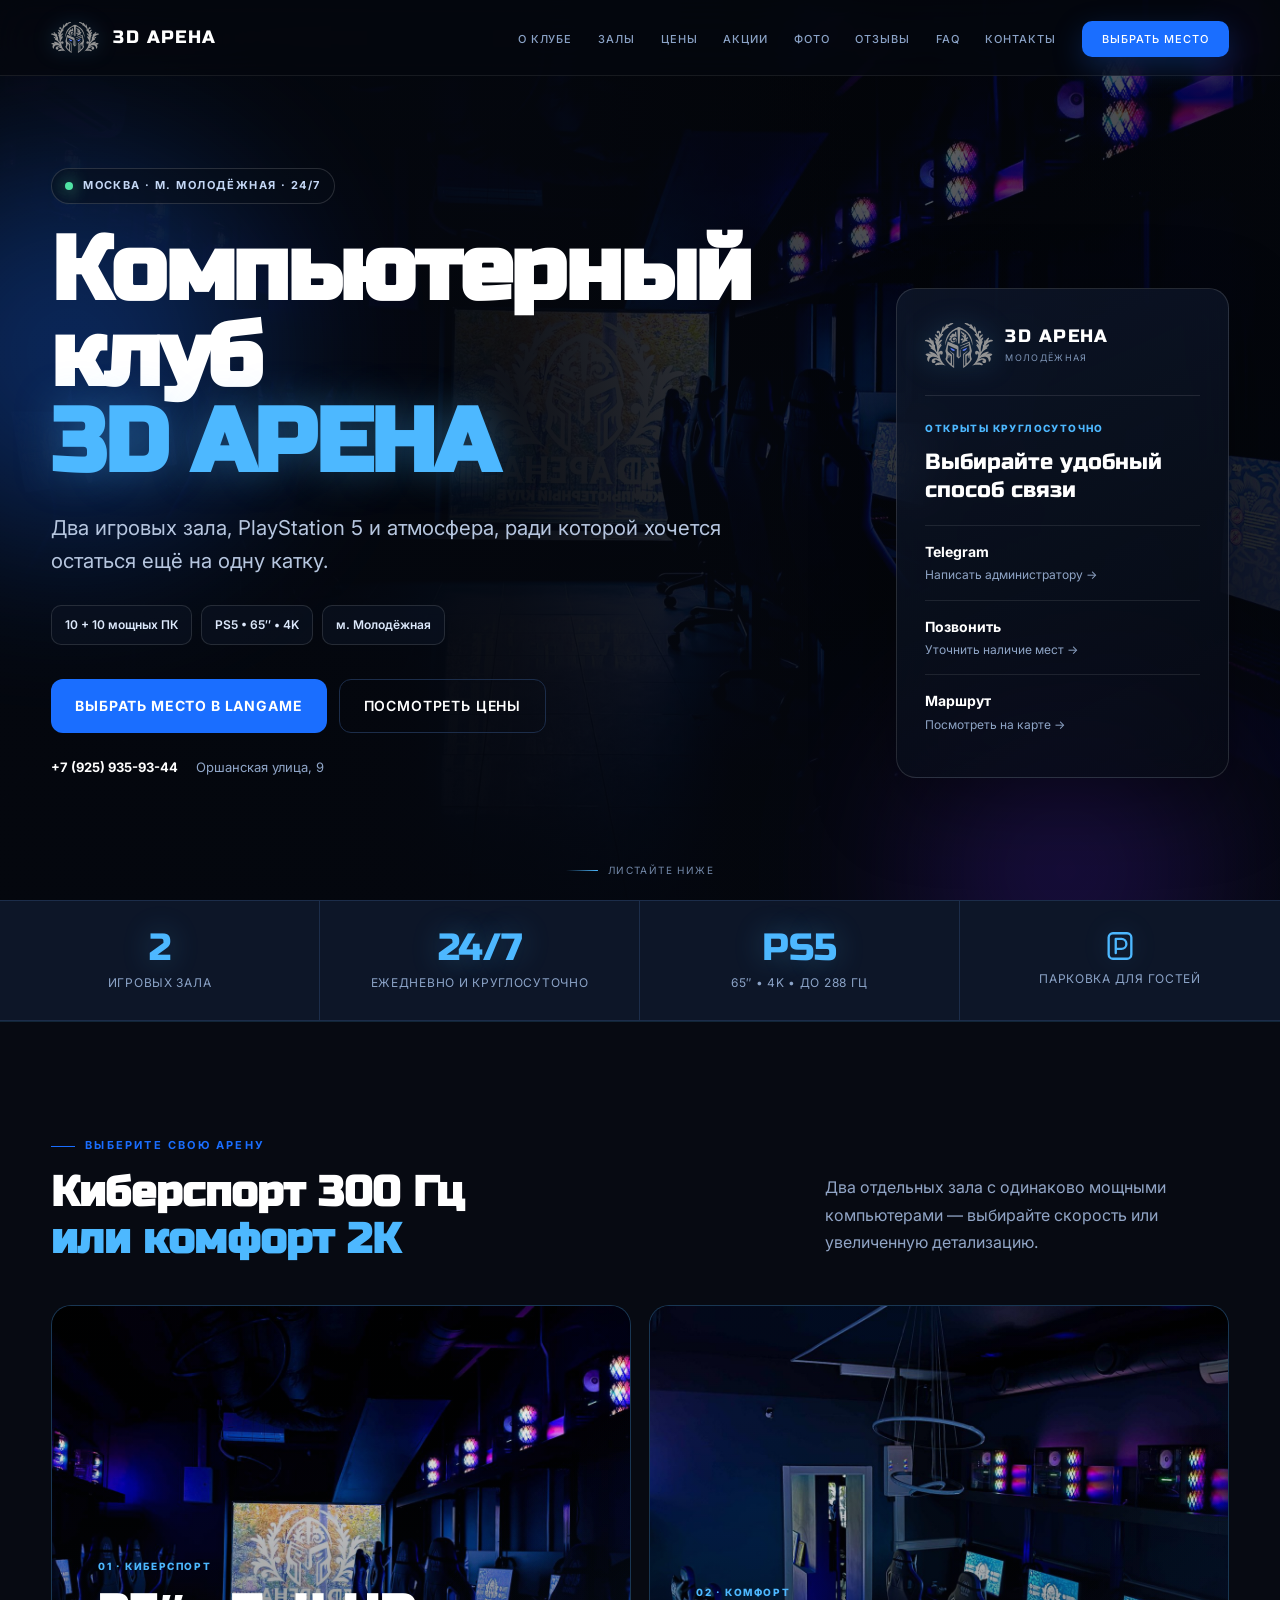
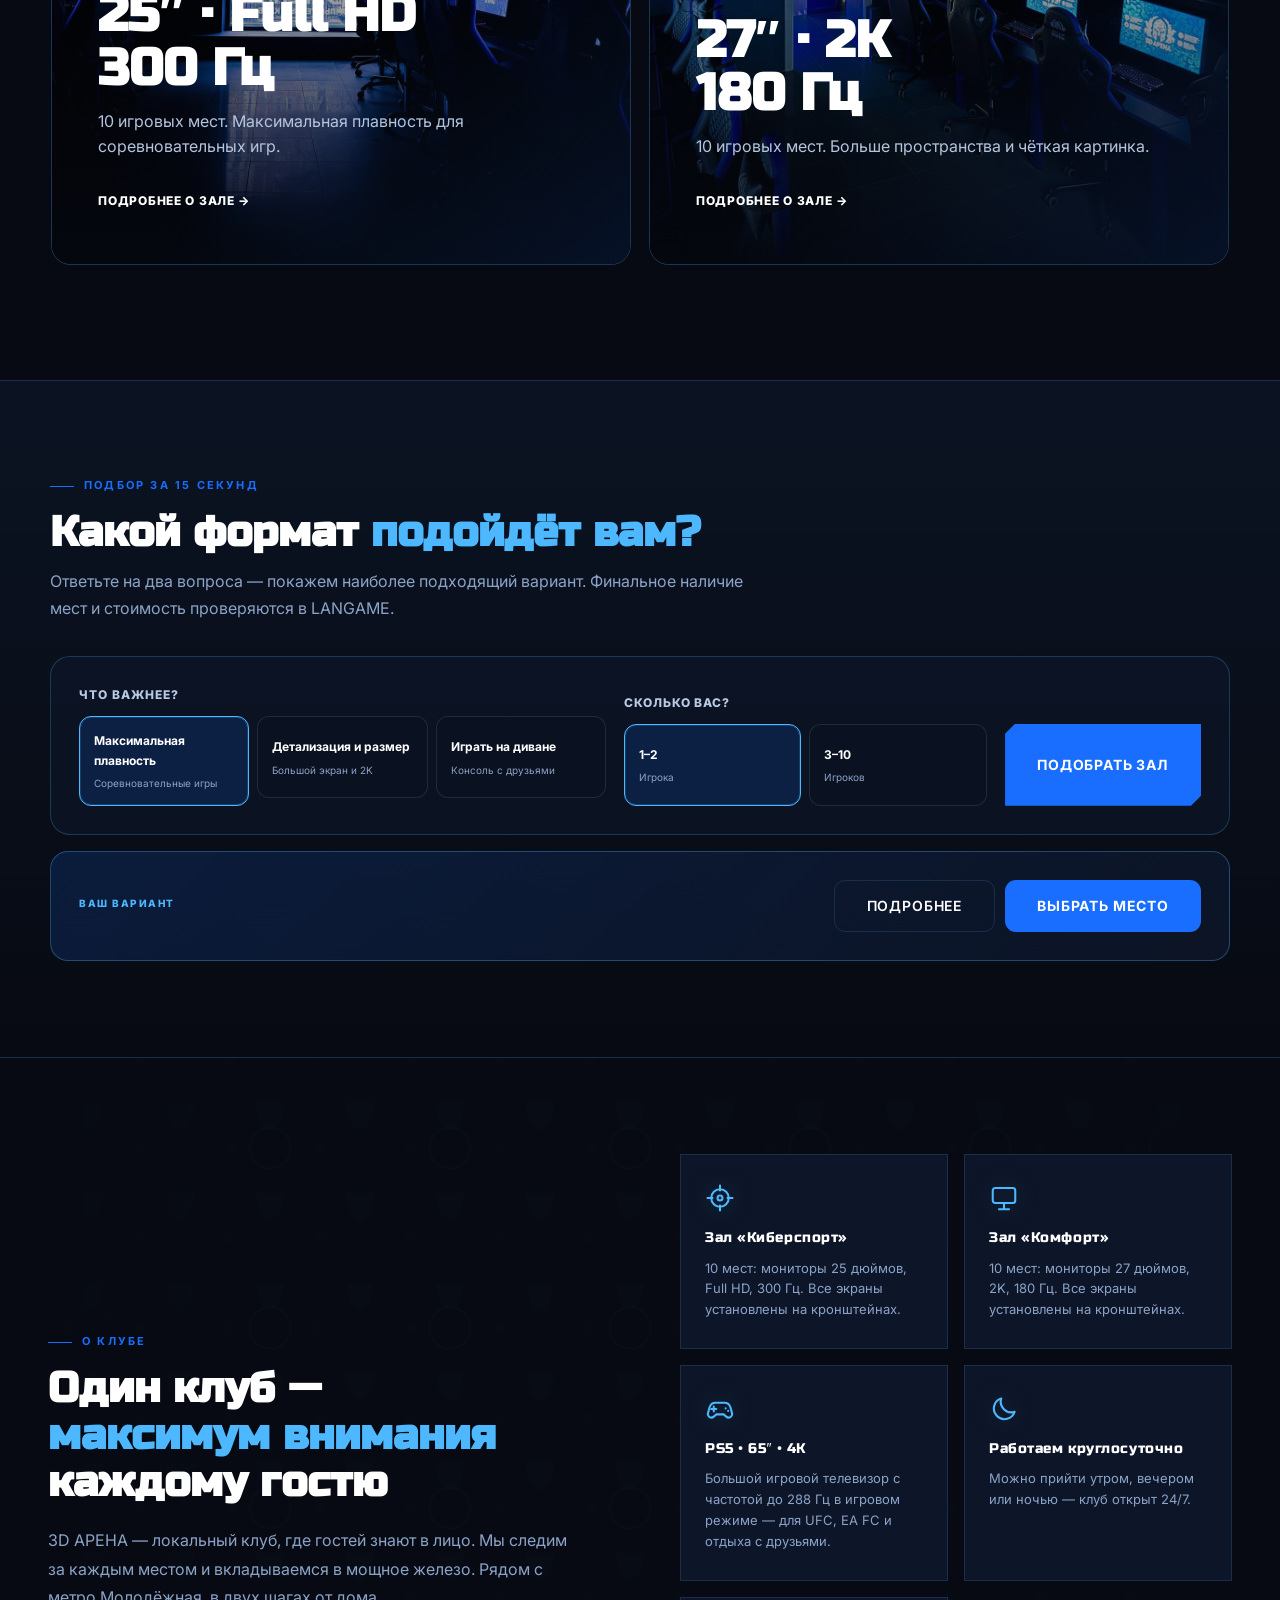
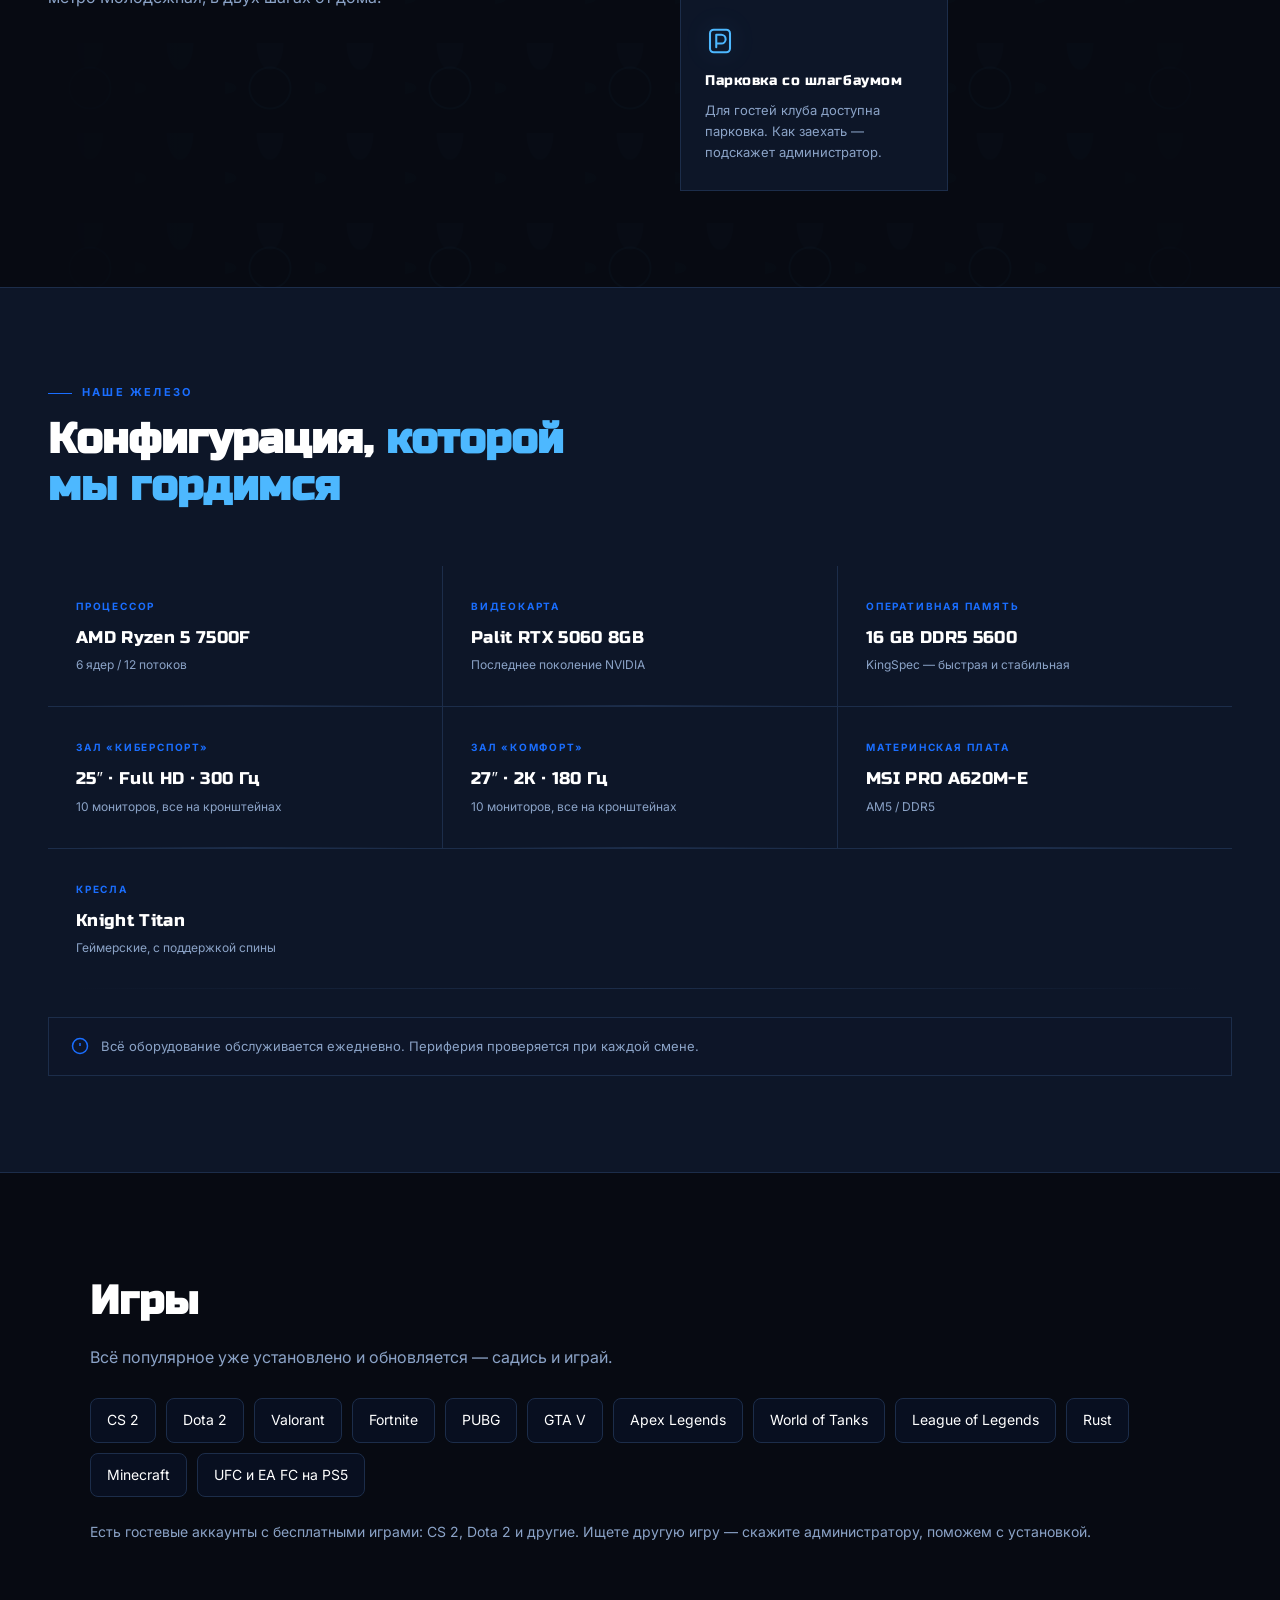
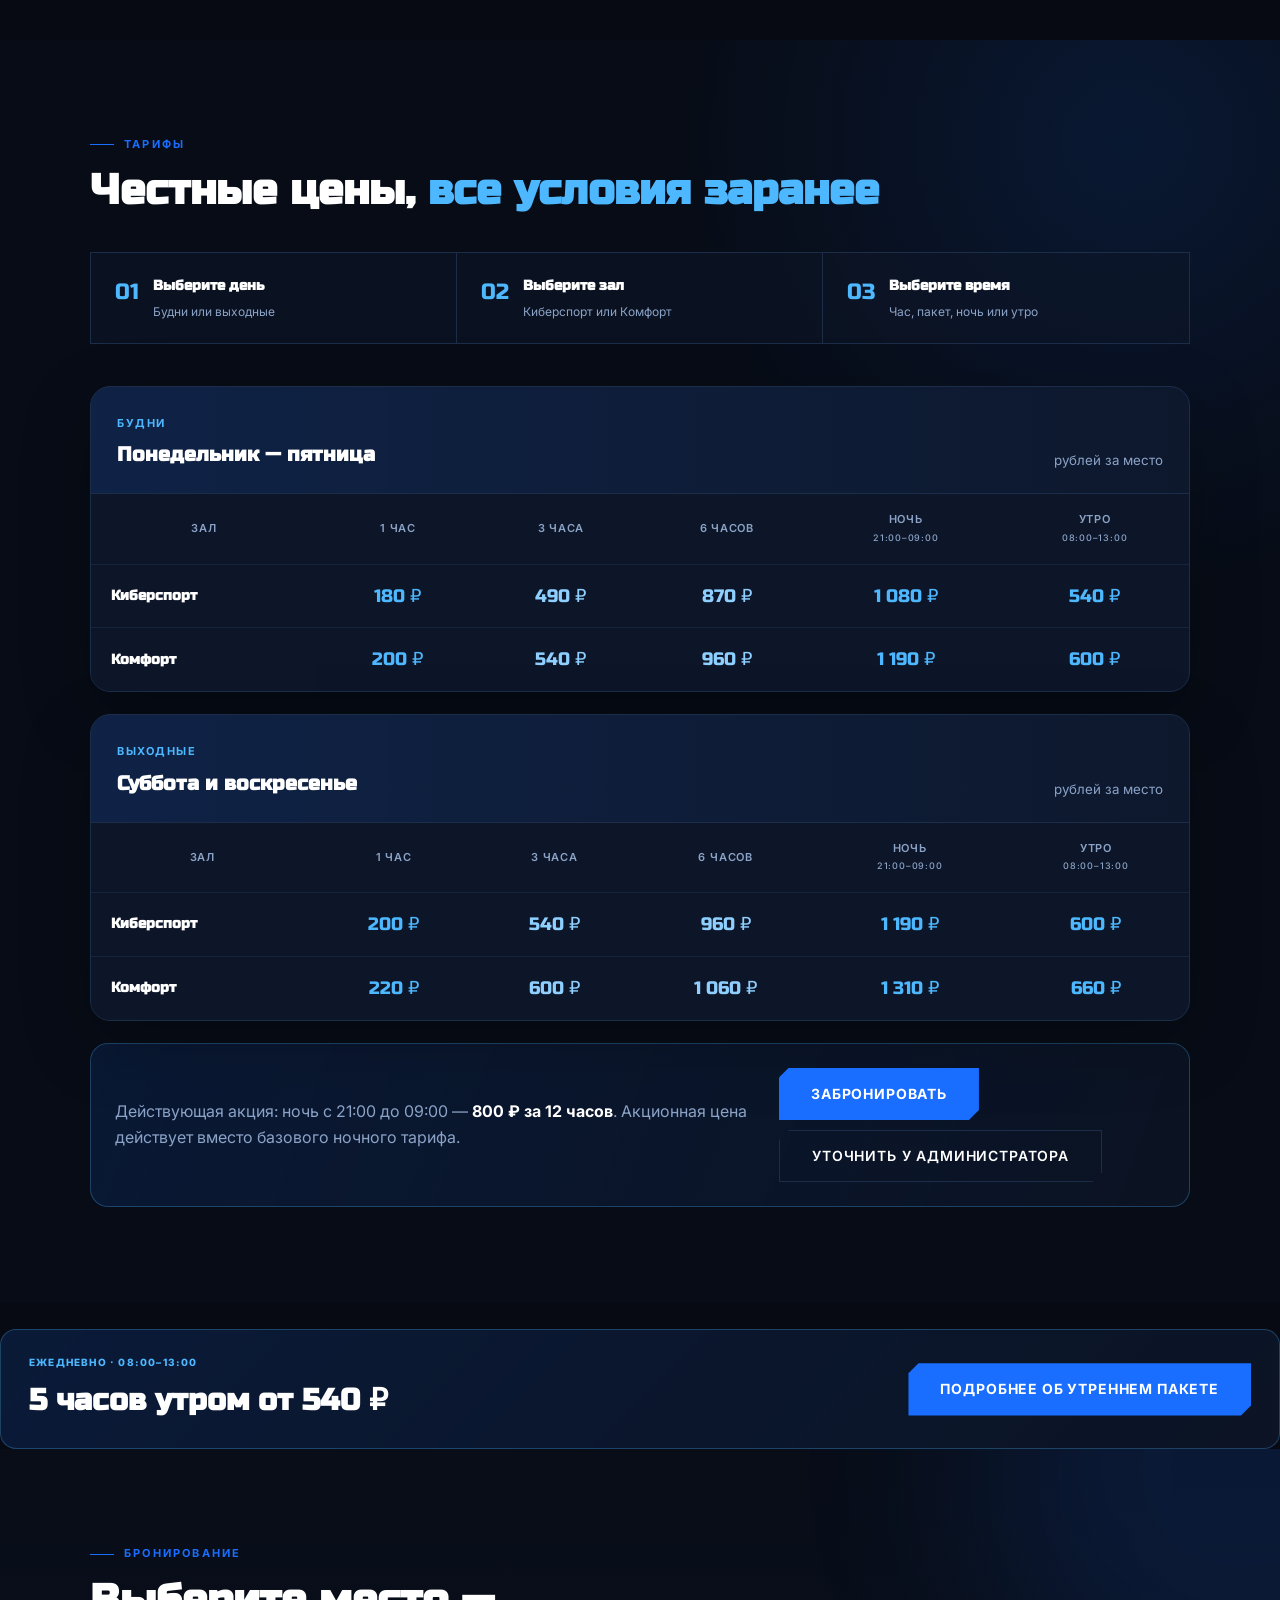
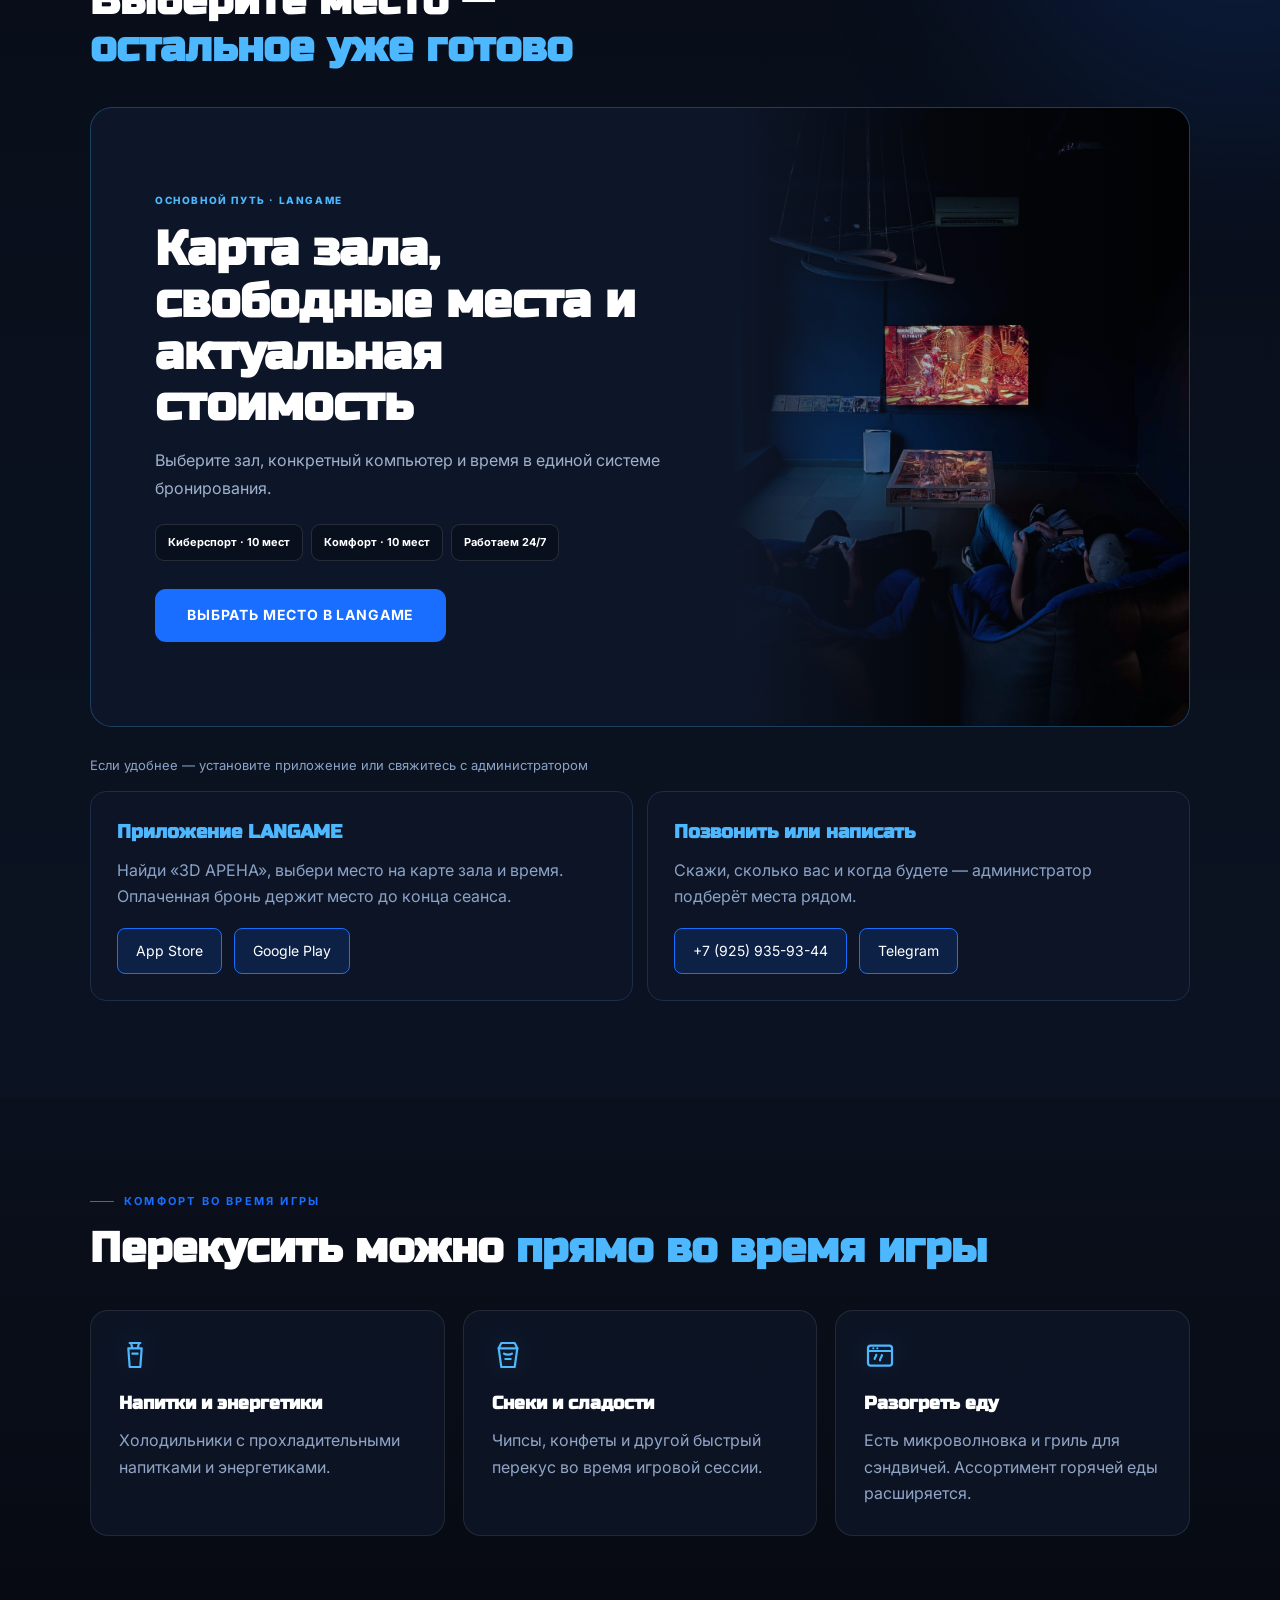
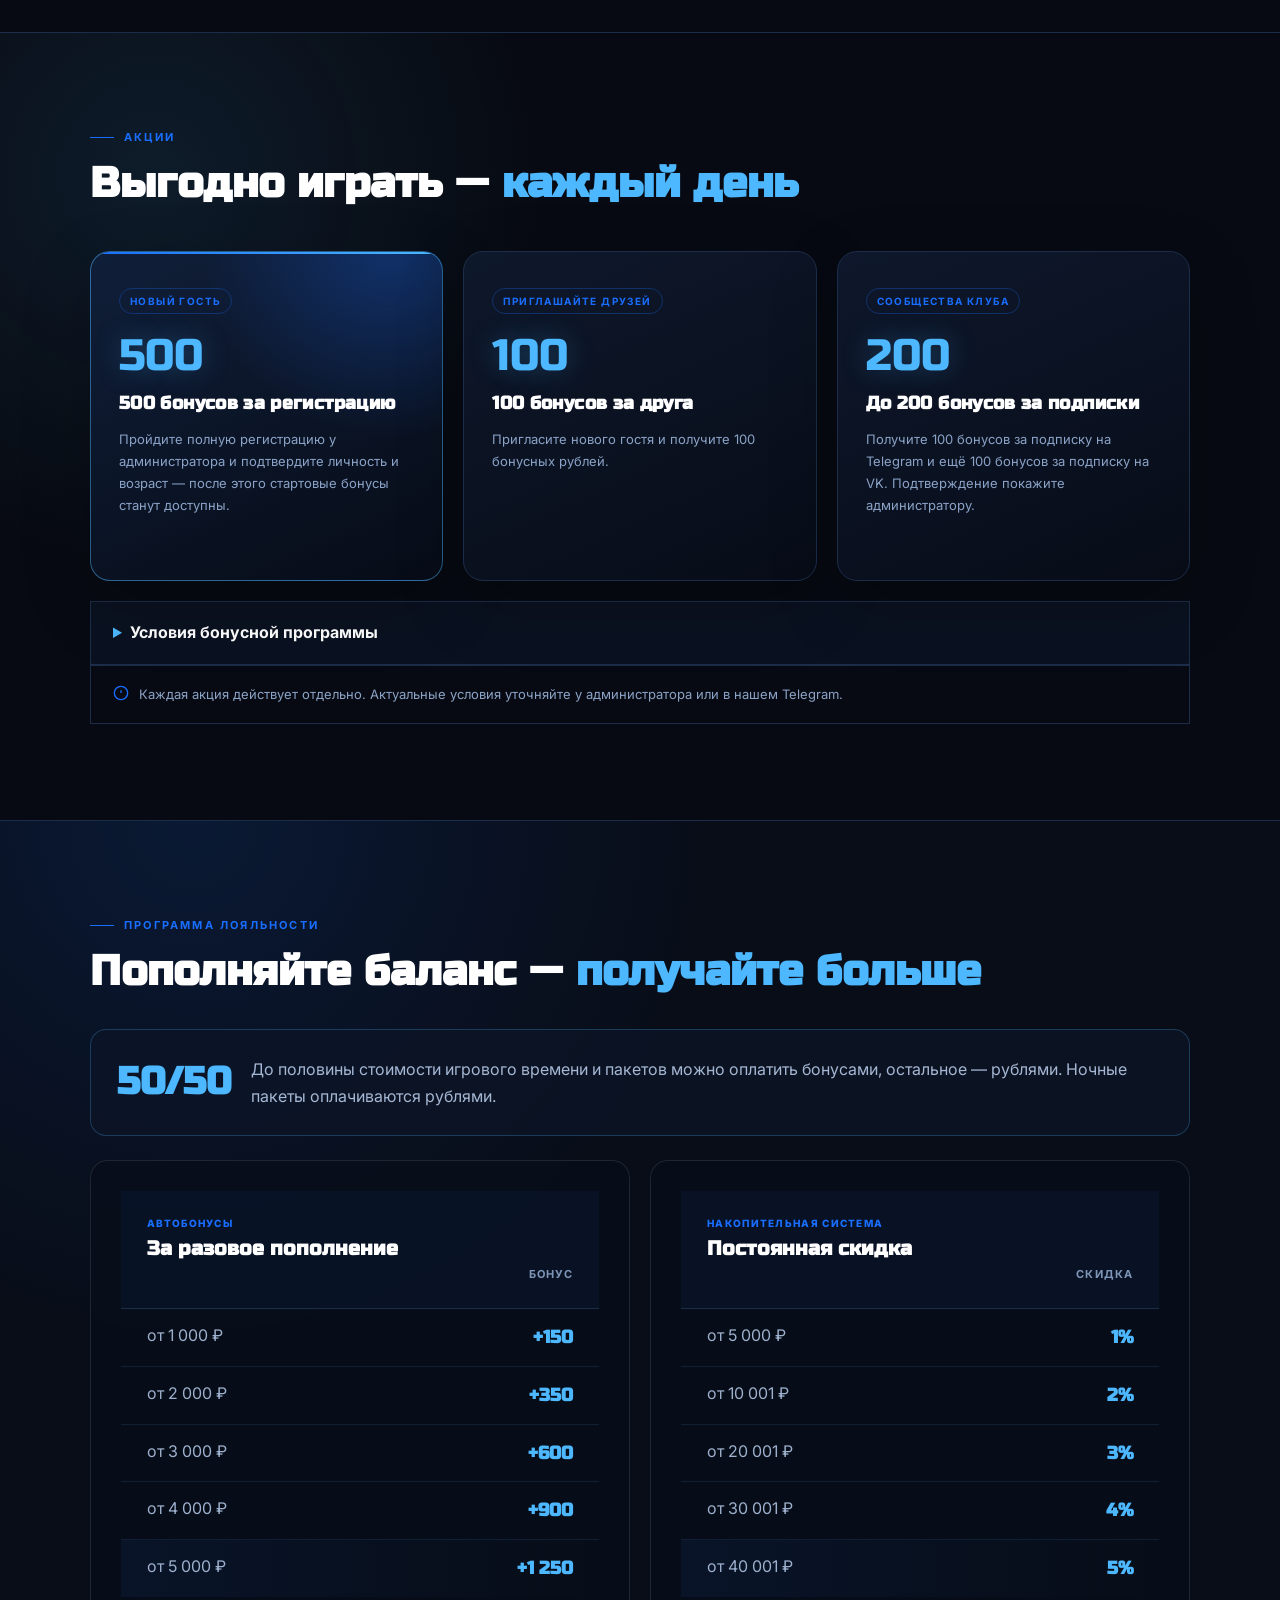
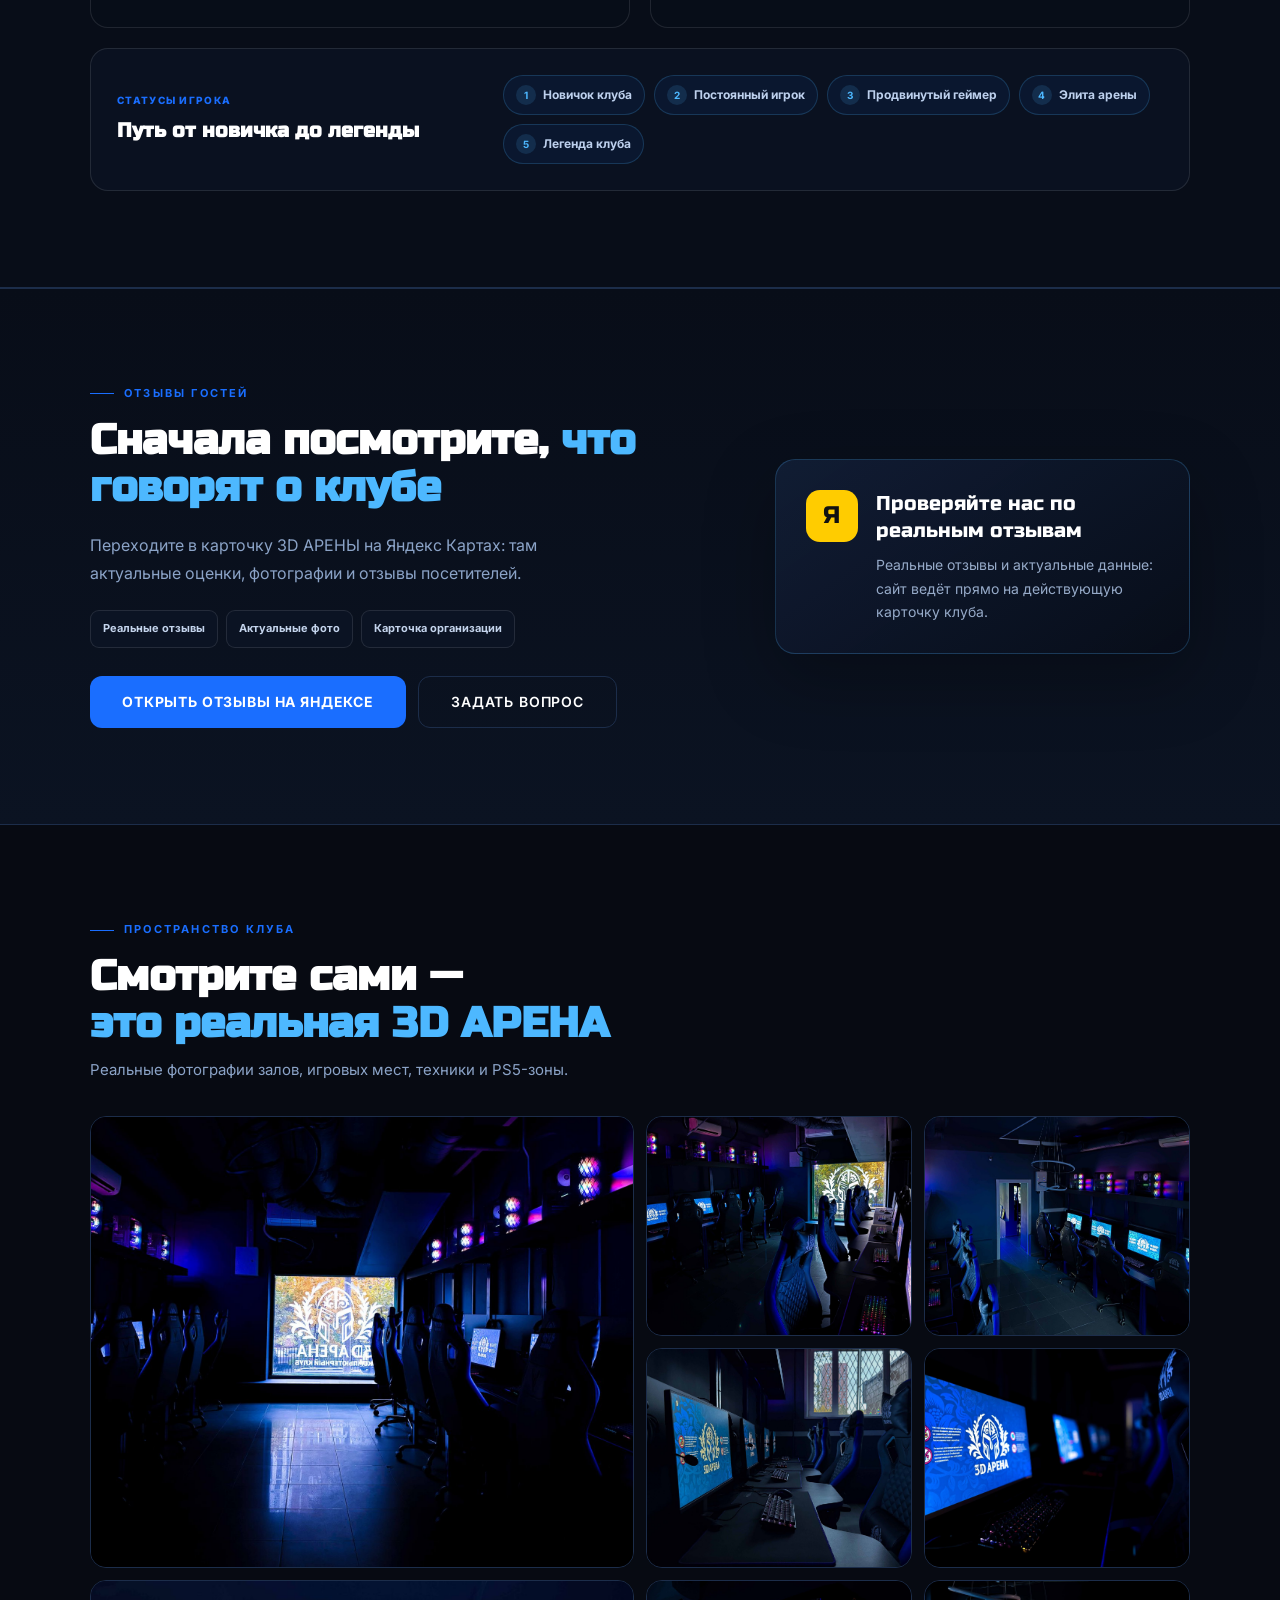
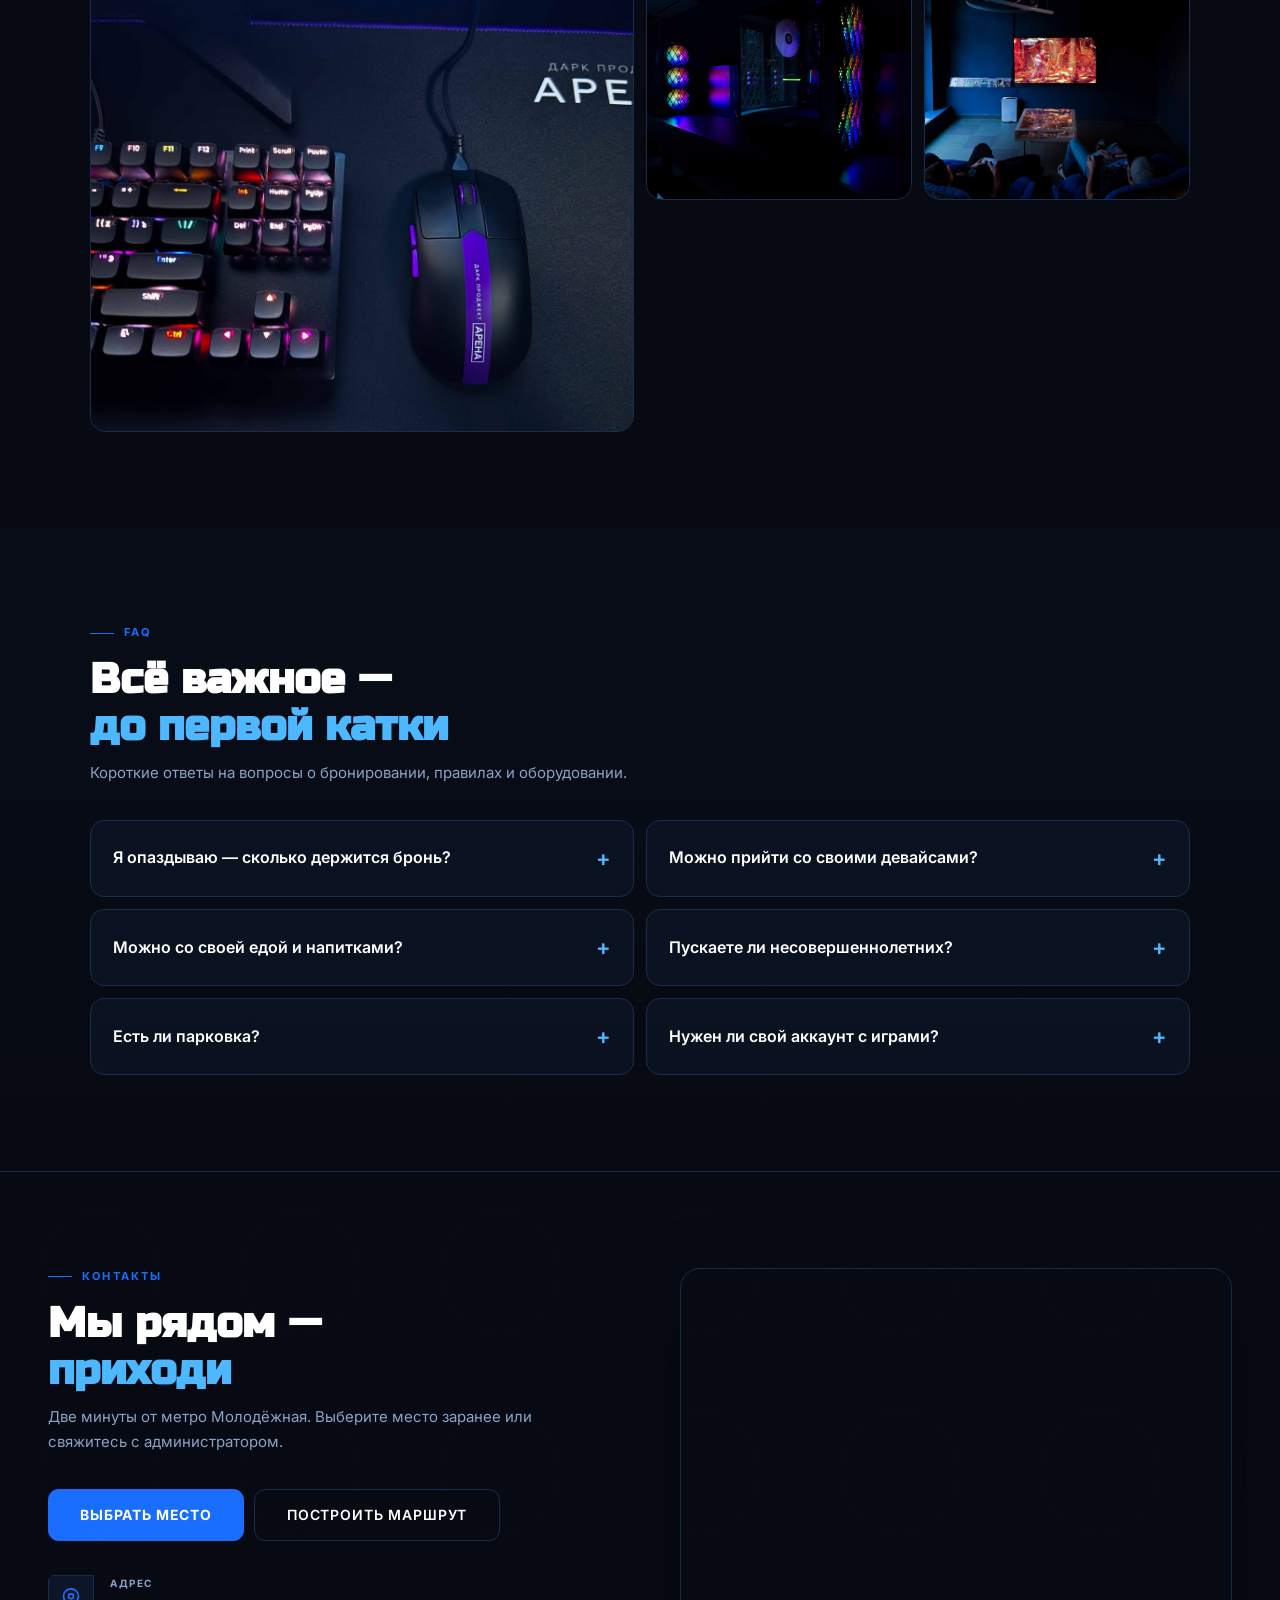
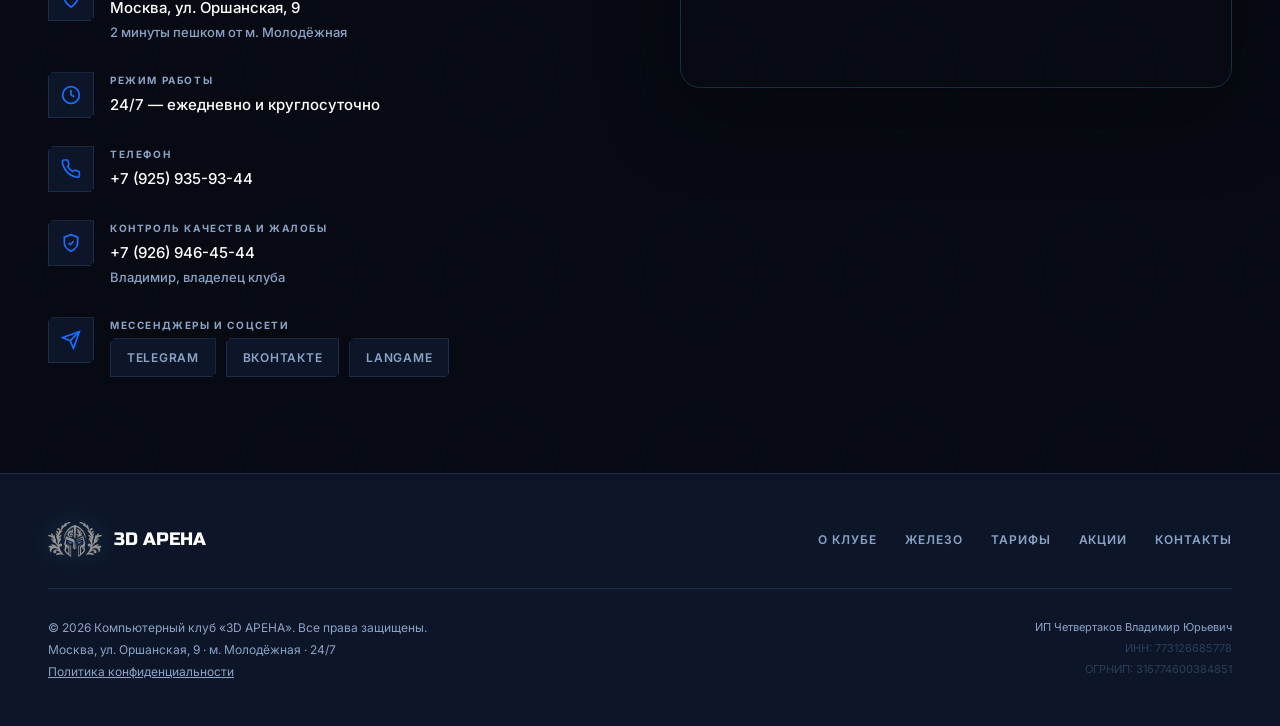
==== commit fc2638ef: "feat(marketing): add production morning package landing" ====
--- a/index.html
+++ b/index.html
@@ -212,6 +212,10 @@
 </div>
 <div class="price-actions reveal"><p>Действующая акция: ночь с 21:00 до 09:00 — <strong>800 ₽ за 12 часов</strong>. Акционная цена действует вместо базового ночного тарифа.</p><div><a class="btn-primary" href="https://langame.ru/799456996_computerniy_club_3d-arena_moskva/booking" target="_blank" rel="noopener">Забронировать</a><a class="btn-outline" href="tel:+79259359344">Уточнить у администратора</a></div></div></div>
 </section>
+<aside class="morning-teaser reveal" aria-label="Утренний пакет">
+<div><span>Ежедневно · 08:00–13:00</span><strong>5 часов утром от 540 ₽</strong></div>
+<a class="btn-primary" data-morning-offer data-track="morning_landing" href="utro/">Подробнее об утреннем пакете</a>
+</aside>
 <!-- АКЦИИ -->
 <!-- BOOKING -->
 <section class="section booking" id="booking">
@@ -422,6 +426,7 @@
 </div>
 </div>
 </footer>
+<script type="module" src="assets/js/morning-transition.js?v=20260808-1"></script>
 <script defer="True" src="assets/js/app.js?v=20260725-3"></script>
 <div class="mobile-cta" aria-label="Быстрые действия">
   <a href="tel:+79259359344" data-track="mobile_call">Позвонить</a>
--- a/assets/css/style.css
+++ b/assets/css/style.css
@@ -451,3 +451,7 @@
 .hall-result__actions{display:flex;gap:10px;flex:0 0 auto}.hall-result__actions a{border-radius:11px;clip-path:none}
 @media(max-width:980px){.hall-picker__form{grid-template-columns:1fr}.hall-picker__form>button{min-height:54px}.hall-result{align-items:flex-start;flex-direction:column}}
 @media(max-width:640px){.hall-picker__options{grid-template-columns:1fr}.hall-picker__options--compact{grid-template-columns:1fr 1fr}.hall-picker__form{padding:18px}.hall-picker label span{min-height:70px}.hall-result{padding:22px}.hall-result__actions{display:grid;width:100%}.hall-result__actions a{text-align:center}}
+.morning-teaser{display:flex;justify-content:space-between;align-items:center;gap:24px;margin:26px auto 0;padding:24px 28px;border:1px solid rgba(77,184,255,.28);border-radius:16px;background:linear-gradient(135deg,rgba(26,110,255,.16),rgba(13,22,40,.84))}
+.morning-teaser span{display:block;margin-bottom:6px;color:var(--glow);font-size:10px;font-weight:800;letter-spacing:.12em;text-transform:uppercase}
+.morning-teaser strong{font-family:var(--font-h);font-size:clamp(20px,3vw,30px)}
+@media(max-width:760px){.morning-teaser{align-items:stretch;flex-direction:column}.morning-teaser .btn-primary{text-align:center}}
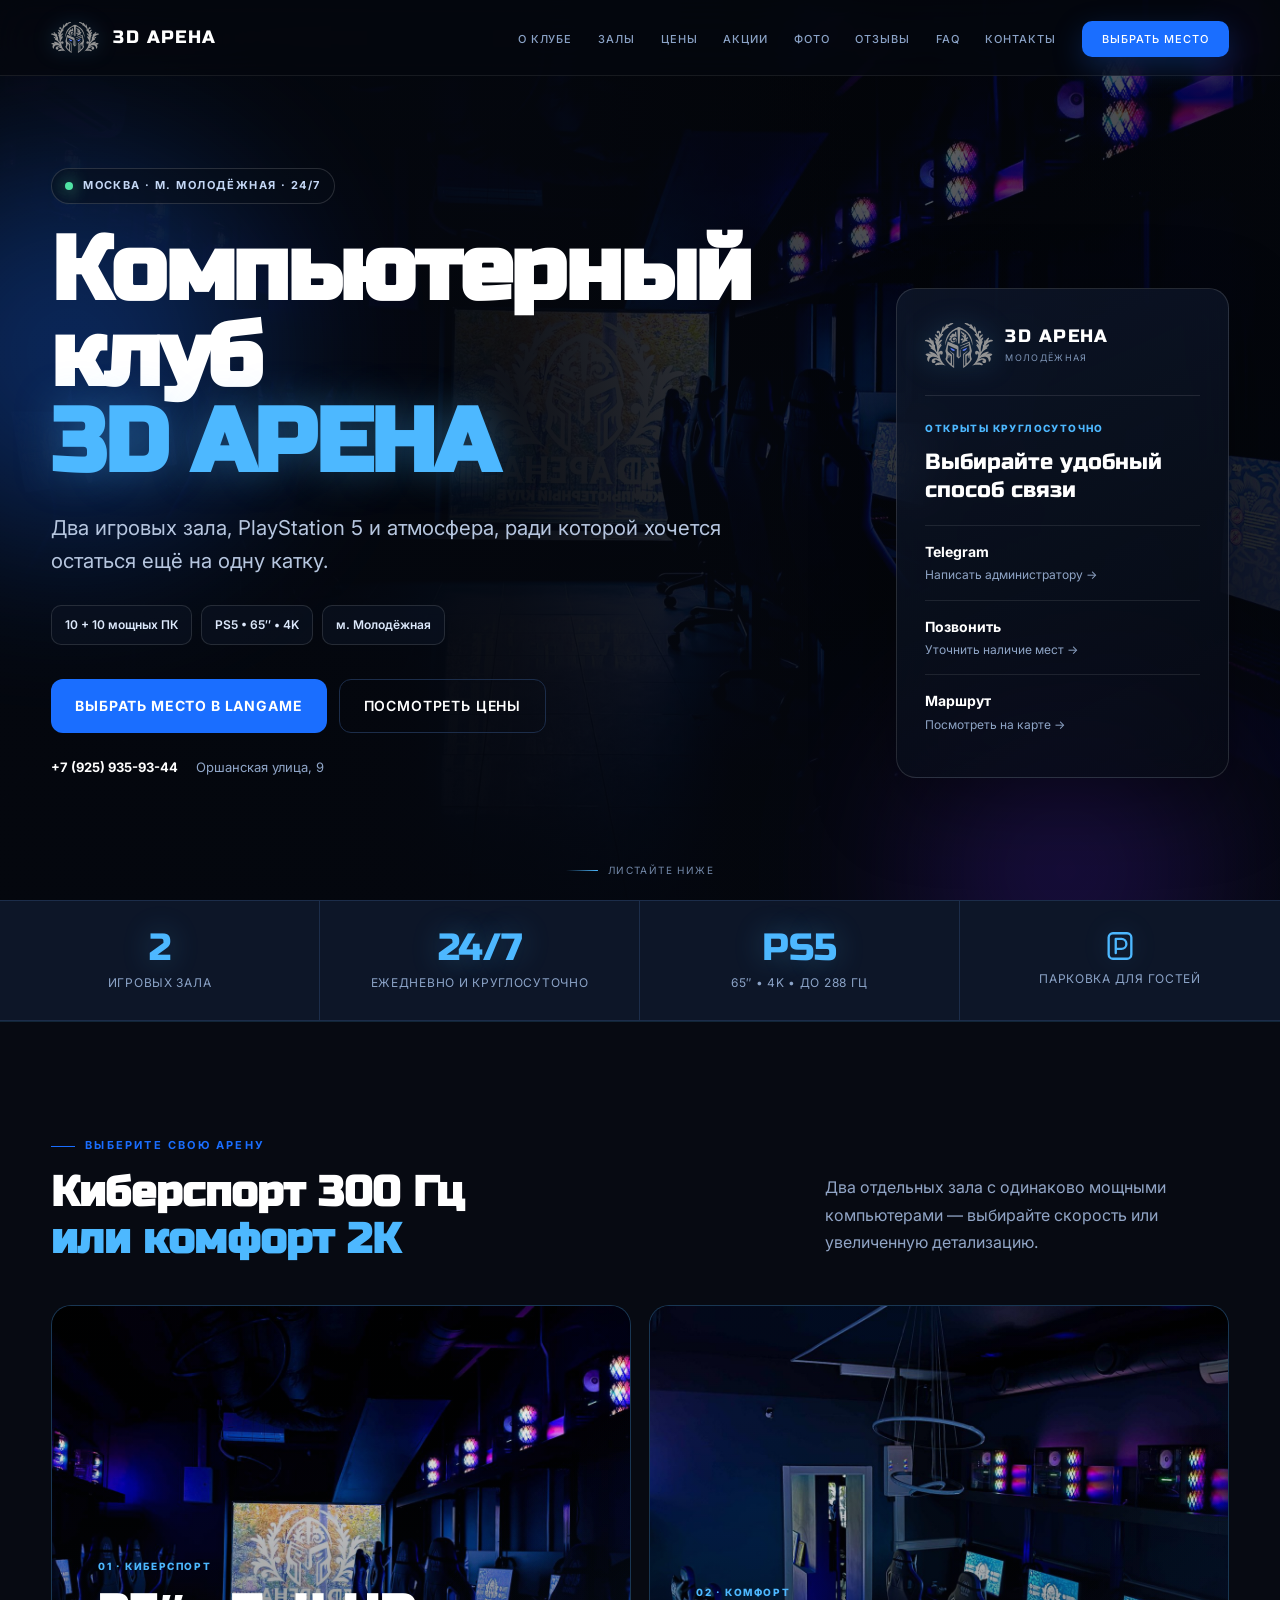
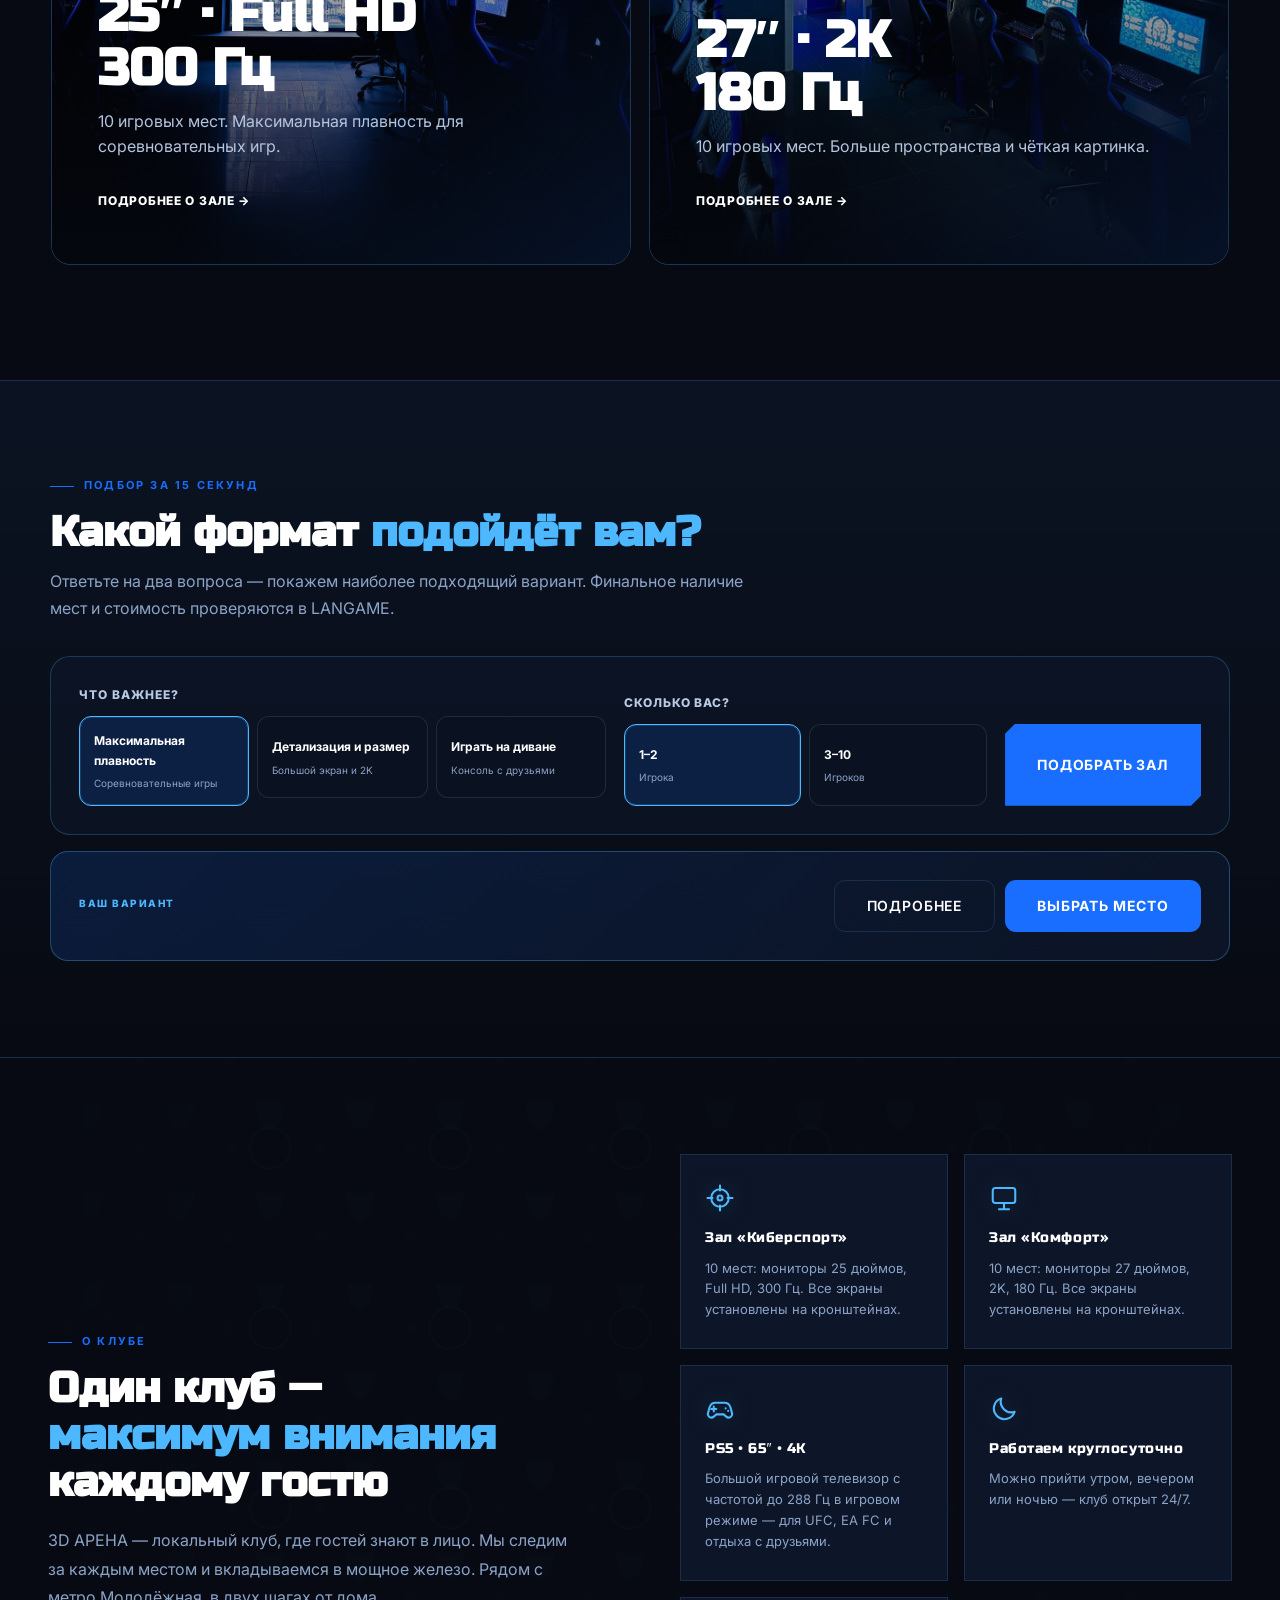
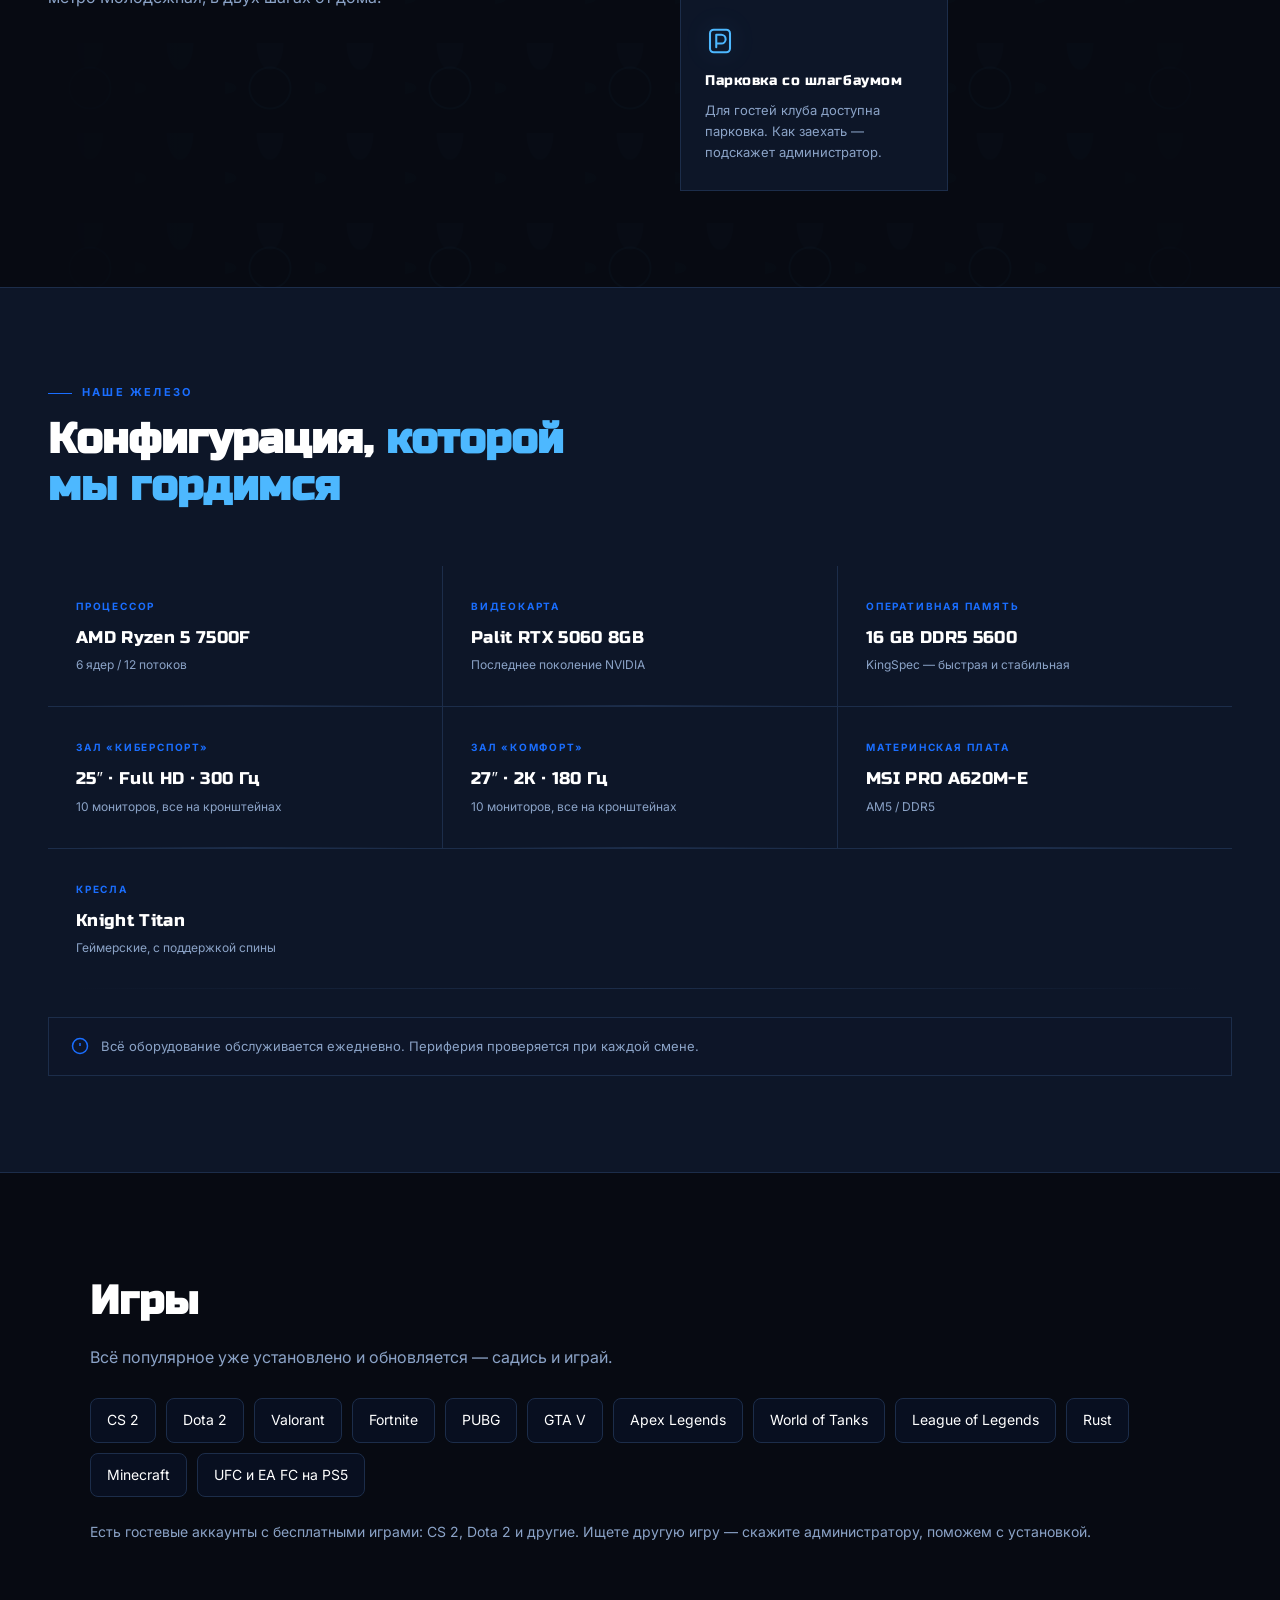
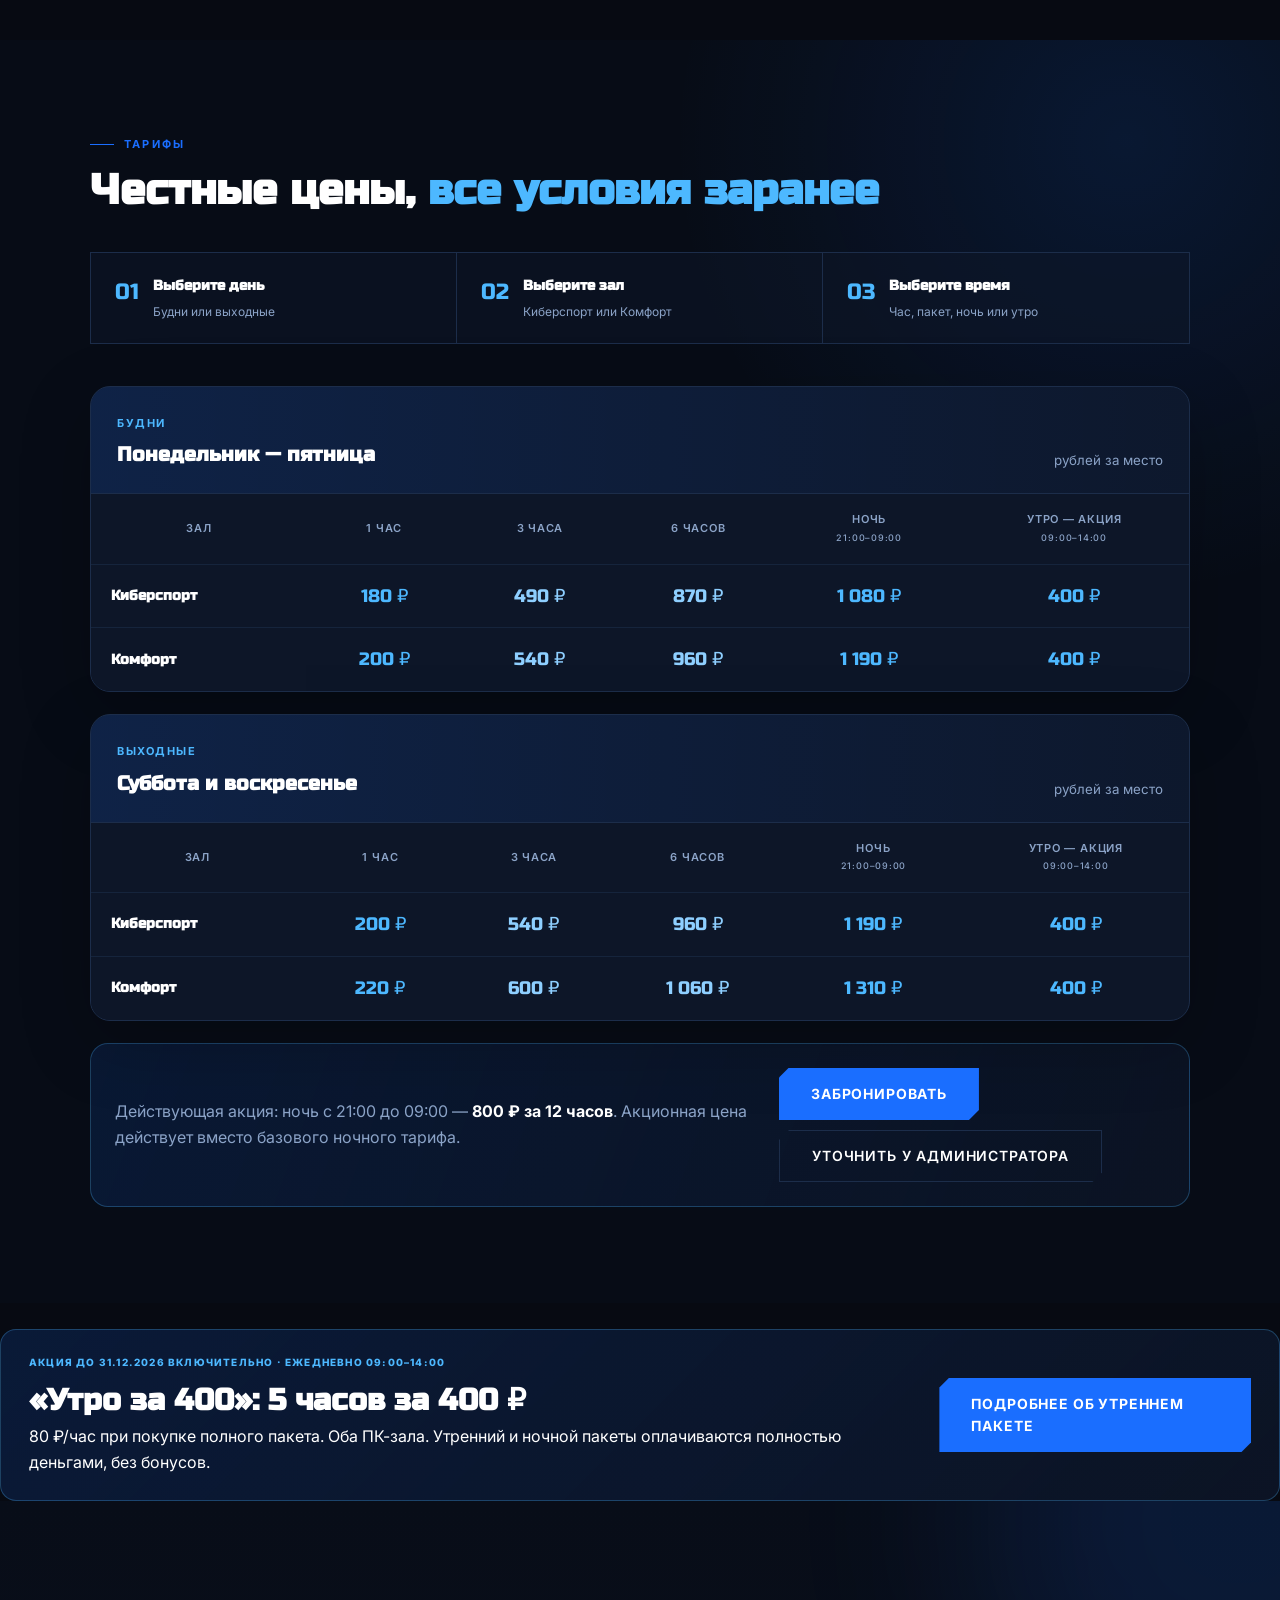
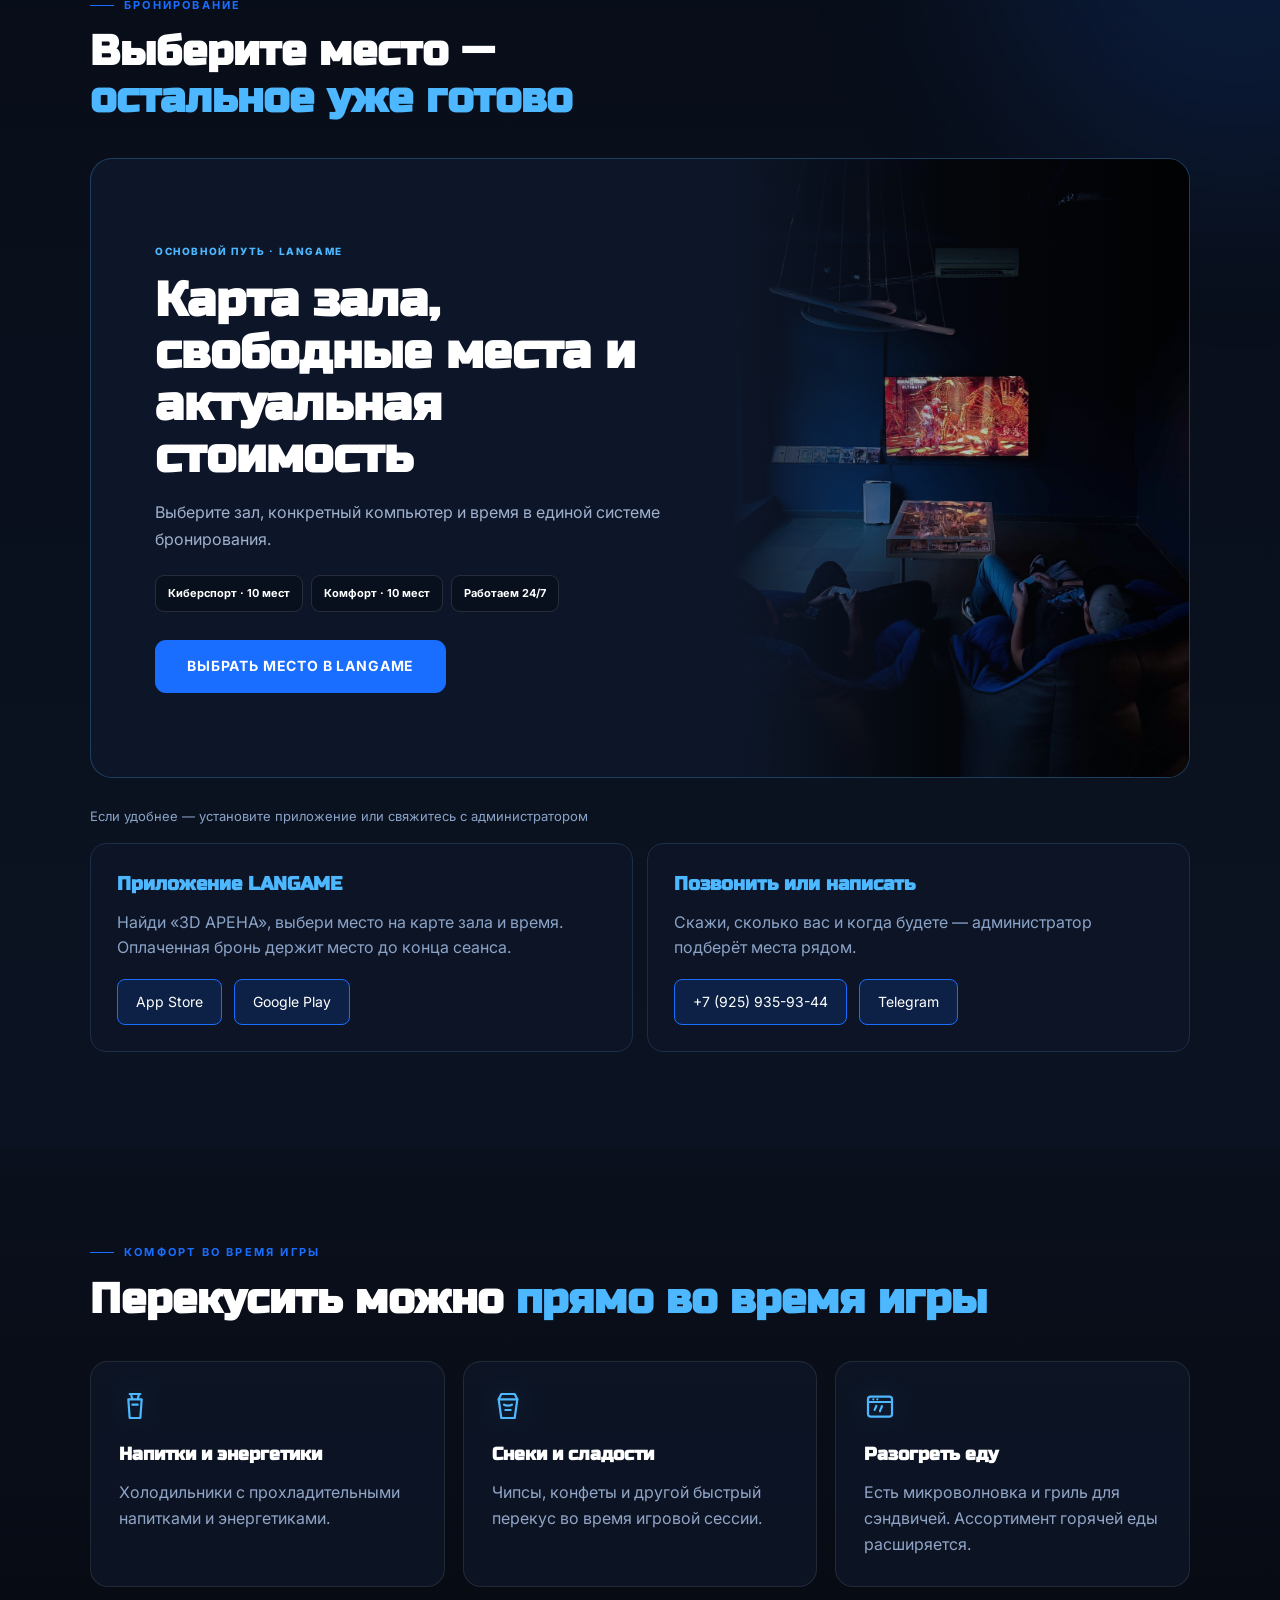
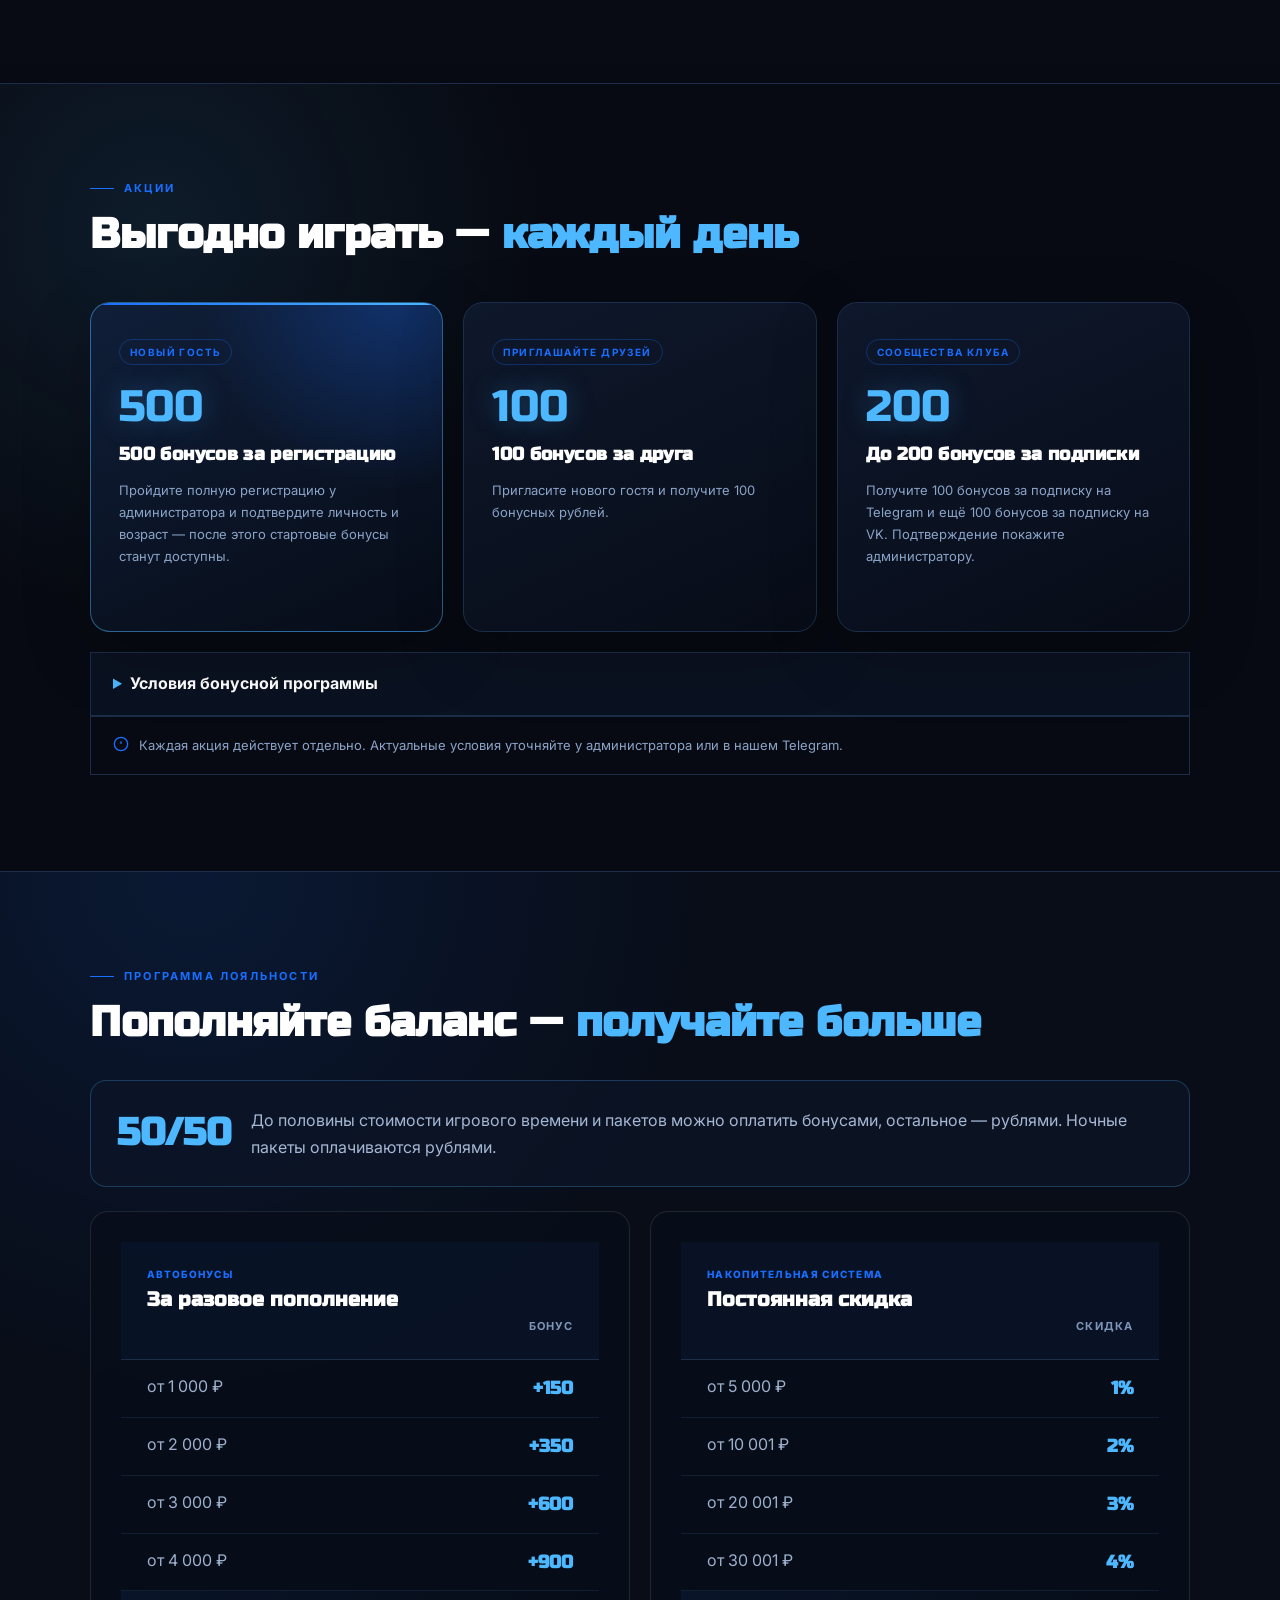
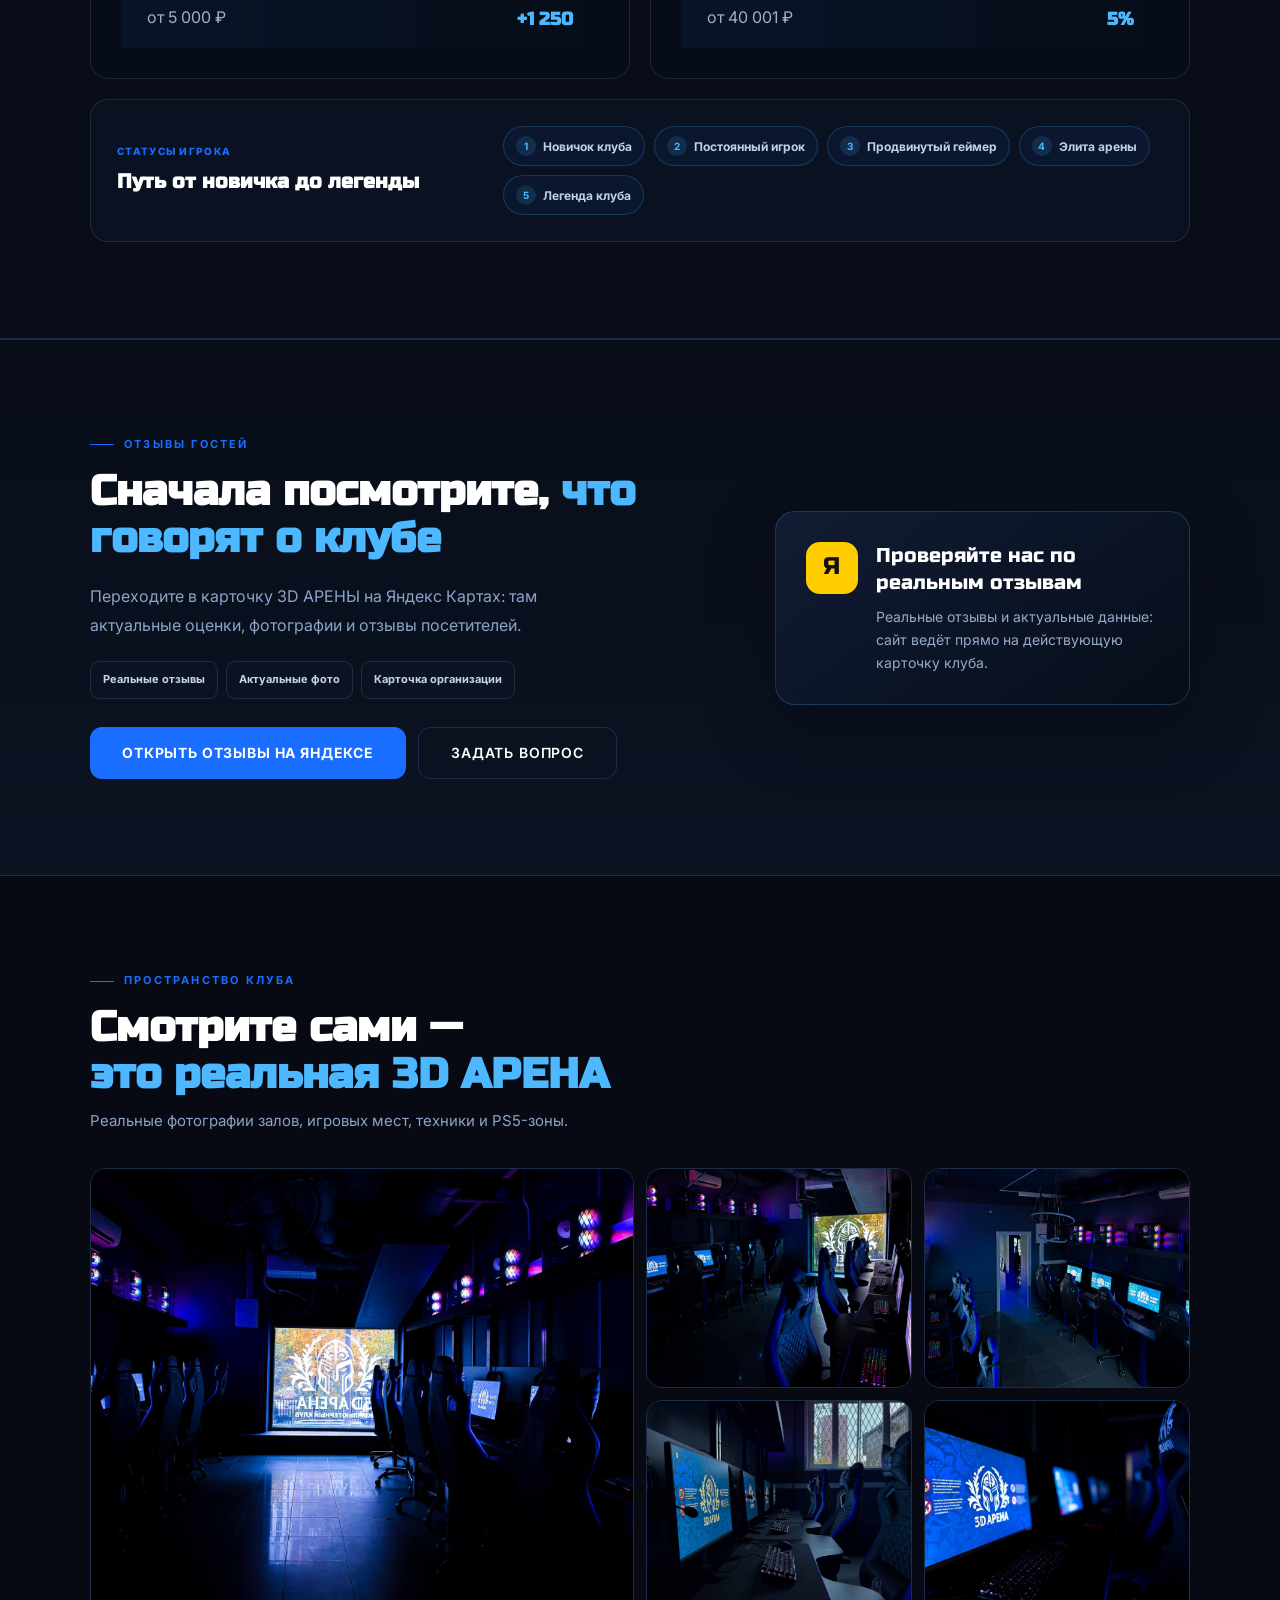
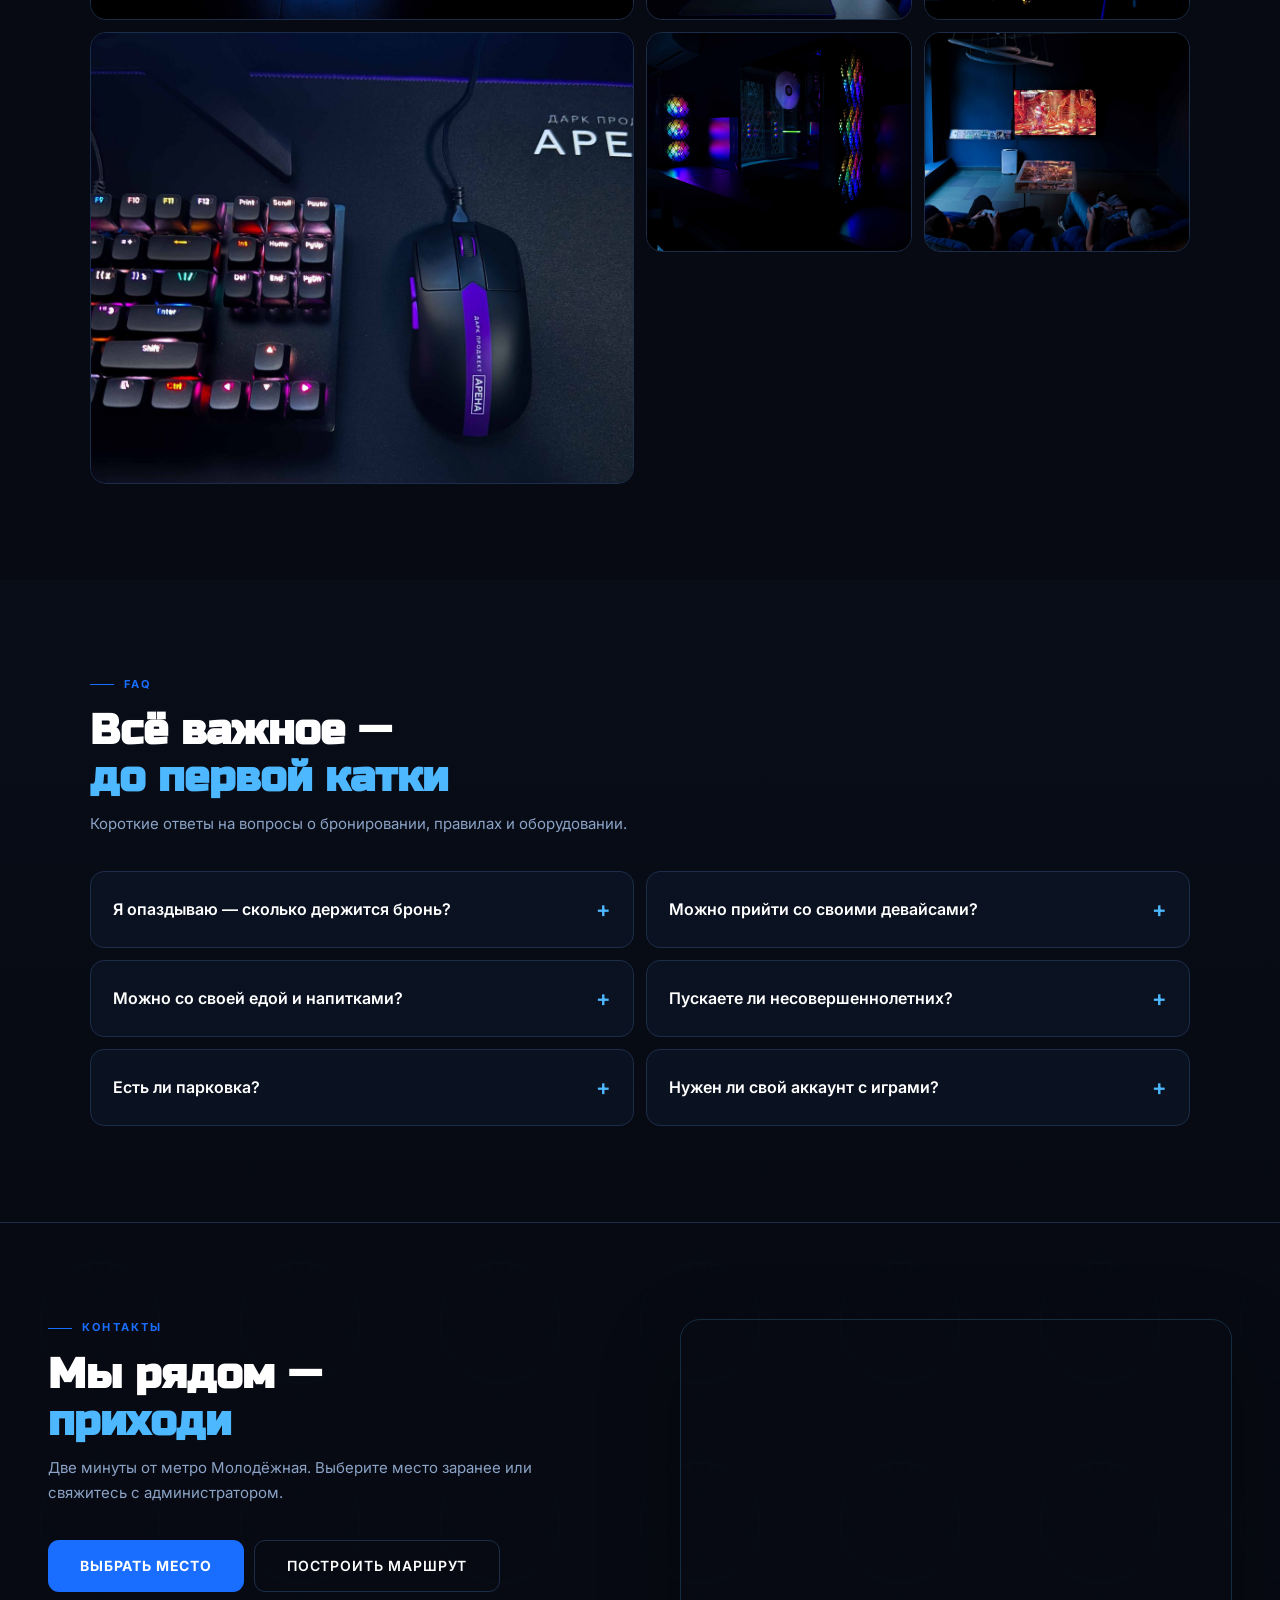
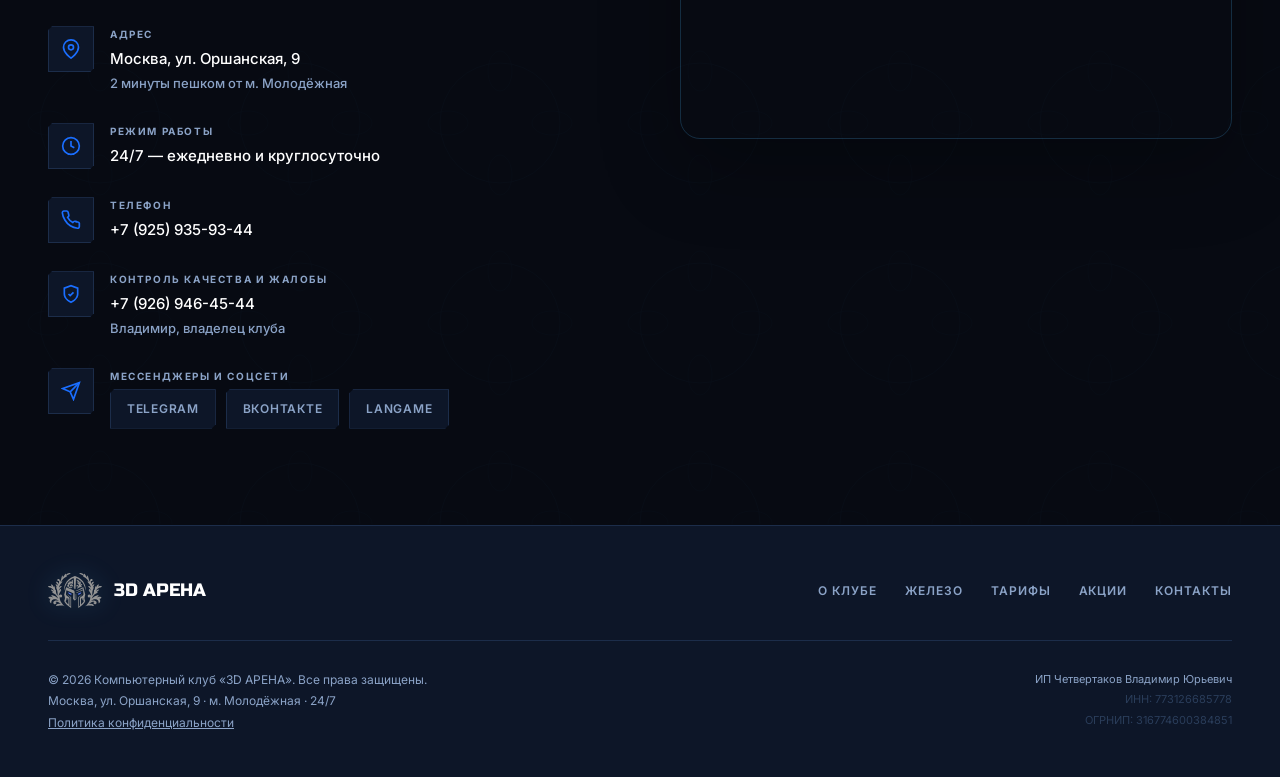
==== commit 432f9345: "Обновить акцию Утро за 400 до конца 2026 года" ====
--- a/index.html
+++ b/index.html
@@ -37,7 +37,7 @@
 <script type="application/ld+json">{"@context":"https://schema.org","@type":"LocalBusiness","name":"Компьютерный клуб 3D АРЕНА","url":"https://3d-arena.ru/","telephone":"+7 925 935-93-44","image":"https://3d-arena.ru/images/gallery/hall-02.jpg","priceRange":"₽₽","openingHours":"Mo-Su 00:00-23:59","address":{"@type":"PostalAddress","streetAddress":"Оршанская улица, 9","addressLocality":"Москва","addressCountry":"RU"},"sameAs":["https://vk.ru/3d_arena","https://t.me/IIIDArena","https://yandex.ru/maps/org/3d_arena/107910722858/"]}</script>
 </head>
 <body>
-<script src="assets/js/vk-pixel.js?v=20260721-2"></script>
+<script src="assets/js/vk-pixel.js?v=20260808-2"></script>
 <!-- NAV -->
 <nav class="nav" id="nav">
 <a class="nav__logo" href="#hero">
@@ -196,24 +196,24 @@
   <section class="price-sheet">
     <header><div><span>Будни</span><h3>Понедельник — пятница</h3></div><small>рублей за место</small></header>
     <div class="price-table-wrap"><table class="price-table">
-      <thead><tr><th>Зал</th><th>1 час</th><th>3 часа</th><th>6 часов</th><th>Ночь<br><small>21:00–09:00</small></th><th>Утро<br><small>08:00–13:00</small></th></tr></thead>
-      <tbody><tr><th>Киберспорт</th><td>180 ₽</td><td>490 ₽</td><td>870 ₽</td><td>1 080 ₽</td><td>540 ₽</td></tr>
-      <tr><th>Комфорт</th><td>200 ₽</td><td>540 ₽</td><td>960 ₽</td><td>1 190 ₽</td><td>600 ₽</td></tr></tbody>
+      <thead><tr><th>Зал</th><th>1 час</th><th>3 часа</th><th>6 часов</th><th>Ночь<br><small>21:00–09:00</small></th><th>Утро — акция<br><small>09:00–14:00</small></th></tr></thead>
+      <tbody><tr><th>Киберспорт</th><td>180 ₽</td><td>490 ₽</td><td>870 ₽</td><td>1 080 ₽</td><td>400 ₽</td></tr>
+      <tr><th>Комфорт</th><td>200 ₽</td><td>540 ₽</td><td>960 ₽</td><td>1 190 ₽</td><td>400 ₽</td></tr></tbody>
     </table></div>
   </section>
   <section class="price-sheet">
     <header><div><span>Выходные</span><h3>Суббота и воскресенье</h3></div><small>рублей за место</small></header>
     <div class="price-table-wrap"><table class="price-table">
-      <thead><tr><th>Зал</th><th>1 час</th><th>3 часа</th><th>6 часов</th><th>Ночь<br><small>21:00–09:00</small></th><th>Утро<br><small>08:00–13:00</small></th></tr></thead>
-      <tbody><tr><th>Киберспорт</th><td>200 ₽</td><td>540 ₽</td><td>960 ₽</td><td>1 190 ₽</td><td>600 ₽</td></tr>
-      <tr><th>Комфорт</th><td>220 ₽</td><td>600 ₽</td><td>1 060 ₽</td><td>1 310 ₽</td><td>660 ₽</td></tr></tbody>
+      <thead><tr><th>Зал</th><th>1 час</th><th>3 часа</th><th>6 часов</th><th>Ночь<br><small>21:00–09:00</small></th><th>Утро — акция<br><small>09:00–14:00</small></th></tr></thead>
+      <tbody><tr><th>Киберспорт</th><td>200 ₽</td><td>540 ₽</td><td>960 ₽</td><td>1 190 ₽</td><td>400 ₽</td></tr>
+      <tr><th>Комфорт</th><td>220 ₽</td><td>600 ₽</td><td>1 060 ₽</td><td>1 310 ₽</td><td>400 ₽</td></tr></tbody>
     </table></div>
   </section>
 </div>
 <div class="price-actions reveal"><p>Действующая акция: ночь с 21:00 до 09:00 — <strong>800 ₽ за 12 часов</strong>. Акционная цена действует вместо базового ночного тарифа.</p><div><a class="btn-primary" href="https://langame.ru/799456996_computerniy_club_3d-arena_moskva/booking" target="_blank" rel="noopener">Забронировать</a><a class="btn-outline" href="tel:+79259359344">Уточнить у администратора</a></div></div></div>
 </section>
 <aside class="morning-teaser reveal" aria-label="Утренний пакет">
-<div><span>Ежедневно · 08:00–13:00</span><strong>5 часов утром от 540 ₽</strong></div>
+<div><span>Акция до 31.12.2026 включительно · ежедневно 09:00–14:00</span><strong>«Утро за 400»: 5 часов за 400 ₽</strong><p>80 ₽/час при покупке полного пакета. Оба ПК-зала. Утренний и ночной пакеты оплачиваются полностью деньгами, без бонусов.</p></div>
 <a class="btn-primary" data-morning-offer data-track="morning_landing" href="utro/">Подробнее об утреннем пакете</a>
 </aside>
 <!-- АКЦИИ -->
